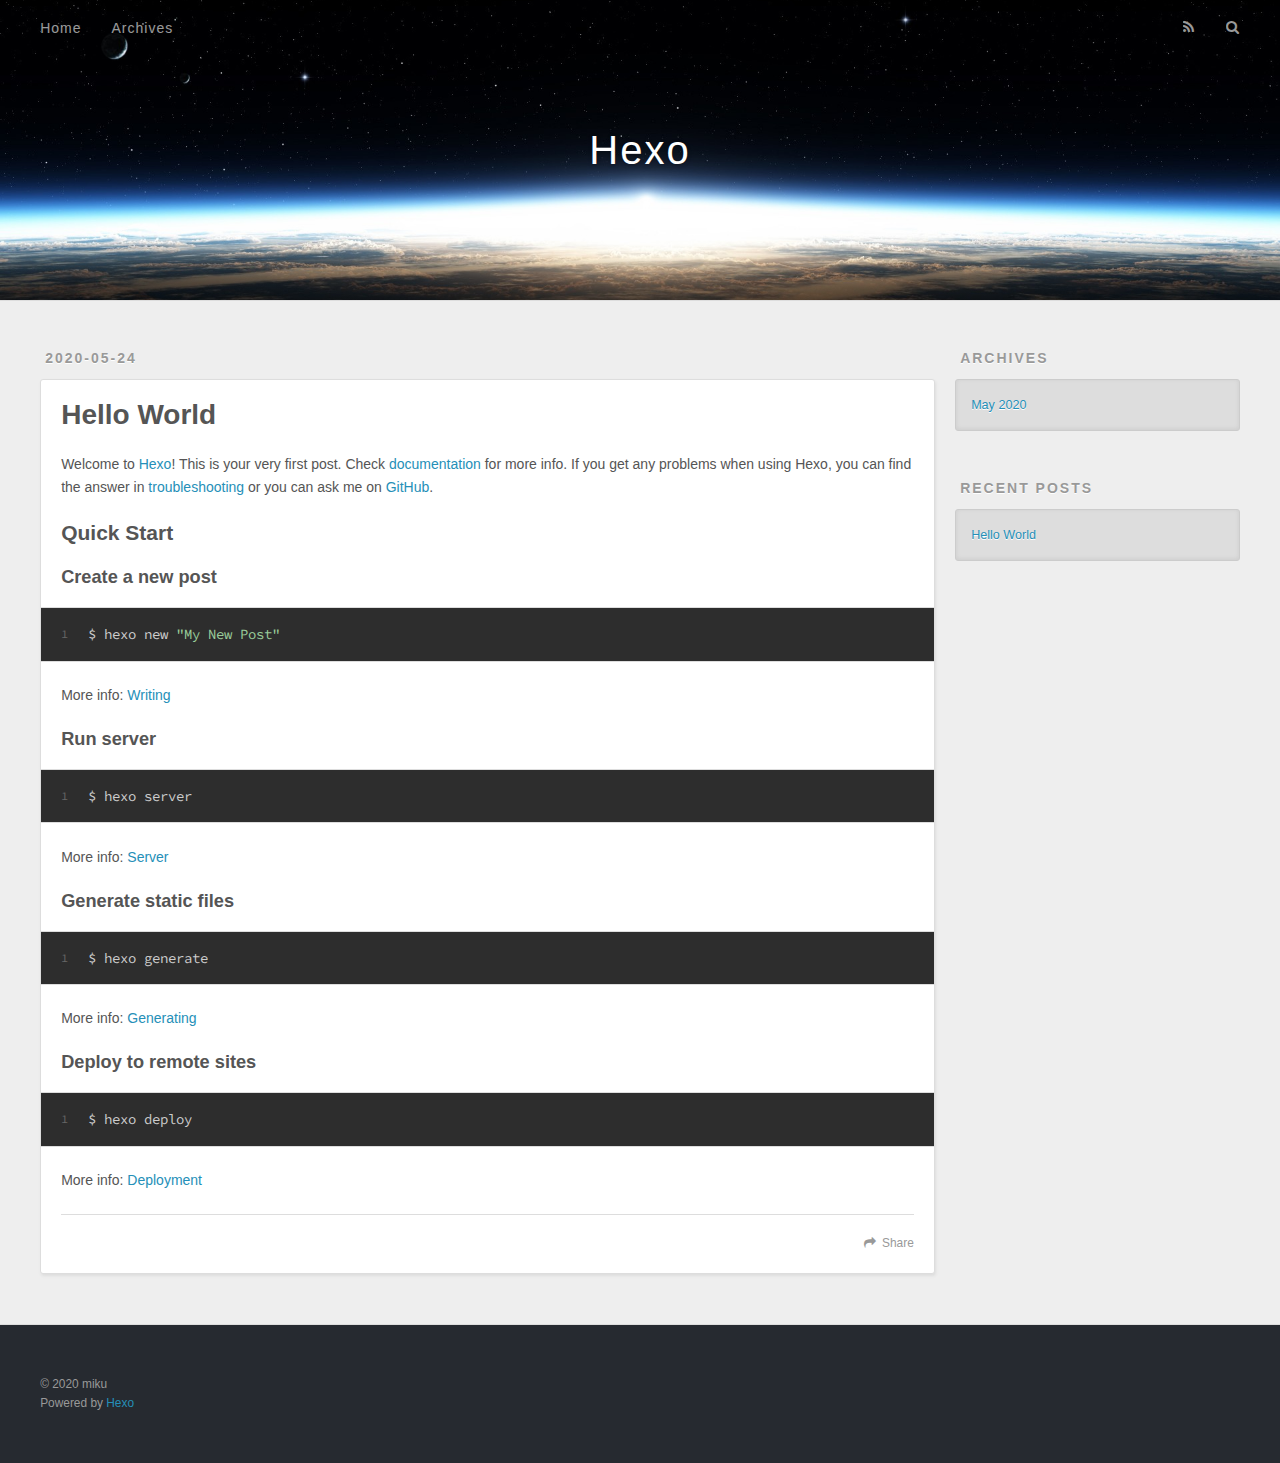
==== index.html @ 94ac5f11 "Site updated: 2020-05-24 15:40:57" ====
<!DOCTYPE html>
<html>
<head>
  <meta charset="utf-8">
  

  
  <title>Hexo</title>
  <meta name="viewport" content="width=device-width, initial-scale=1, maximum-scale=1">
  <meta property="og:type" content="website">
<meta property="og:title" content="Hexo">
<meta property="og:url" content="http://mikuagain.github.io/index.html">
<meta property="og:site_name" content="Hexo">
<meta property="og:locale" content="en_US">
<meta property="article:author" content="miku">
<meta name="twitter:card" content="summary">
  
    <link rel="alternate" href="/atom.xml" title="Hexo" type="application/atom+xml">
  
  
    <link rel="icon" href="/favicon.png">
  
  
    <link href="//fonts.googleapis.com/css?family=Source+Code+Pro" rel="stylesheet" type="text/css">
  
  
<link rel="stylesheet" href="/css/style.css">

<meta name="generator" content="Hexo 4.2.1"></head>

<body>
  <div id="container">
    <div id="wrap">
      <header id="header">
  <div id="banner"></div>
  <div id="header-outer" class="outer">
    <div id="header-title" class="inner">
      <h1 id="logo-wrap">
        <a href="/" id="logo">Hexo</a>
      </h1>
      
    </div>
    <div id="header-inner" class="inner">
      <nav id="main-nav">
        <a id="main-nav-toggle" class="nav-icon"></a>
        
          <a class="main-nav-link" href="/">Home</a>
        
          <a class="main-nav-link" href="/archives">Archives</a>
        
      </nav>
      <nav id="sub-nav">
        
          <a id="nav-rss-link" class="nav-icon" href="/atom.xml" title="RSS Feed"></a>
        
        <a id="nav-search-btn" class="nav-icon" title="Search"></a>
      </nav>
      <div id="search-form-wrap">
        <form action="//google.com/search" method="get" accept-charset="UTF-8" class="search-form"><input type="search" name="q" class="search-form-input" placeholder="Search"><button type="submit" class="search-form-submit">&#xF002;</button><input type="hidden" name="sitesearch" value="http://mikuagain.github.io"></form>
      </div>
    </div>
  </div>
</header>
      <div class="outer">
        <section id="main">
  
    <article id="post-hello-world" class="article article-type-post" itemscope itemprop="blogPost">
  <div class="article-meta">
    <a href="/2020/05/24/hello-world/" class="article-date">
  <time datetime="2020-05-24T07:30:06.303Z" itemprop="datePublished">2020-05-24</time>
</a>
    
  </div>
  <div class="article-inner">
    
    
      <header class="article-header">
        
  
    <h1 itemprop="name">
      <a class="article-title" href="/2020/05/24/hello-world/">Hello World</a>
    </h1>
  

      </header>
    
    <div class="article-entry" itemprop="articleBody">
      
        <p>Welcome to <a href="https://hexo.io/" target="_blank" rel="noopener">Hexo</a>! This is your very first post. Check <a href="https://hexo.io/docs/" target="_blank" rel="noopener">documentation</a> for more info. If you get any problems when using Hexo, you can find the answer in <a href="https://hexo.io/docs/troubleshooting.html" target="_blank" rel="noopener">troubleshooting</a> or you can ask me on <a href="https://github.com/hexojs/hexo/issues" target="_blank" rel="noopener">GitHub</a>.</p>
<h2 id="Quick-Start"><a href="#Quick-Start" class="headerlink" title="Quick Start"></a>Quick Start</h2><h3 id="Create-a-new-post"><a href="#Create-a-new-post" class="headerlink" title="Create a new post"></a>Create a new post</h3><figure class="highlight bash"><table><tr><td class="gutter"><pre><span class="line">1</span><br></pre></td><td class="code"><pre><span class="line">$ hexo new <span class="string">"My New Post"</span></span><br></pre></td></tr></table></figure>

<p>More info: <a href="https://hexo.io/docs/writing.html" target="_blank" rel="noopener">Writing</a></p>
<h3 id="Run-server"><a href="#Run-server" class="headerlink" title="Run server"></a>Run server</h3><figure class="highlight bash"><table><tr><td class="gutter"><pre><span class="line">1</span><br></pre></td><td class="code"><pre><span class="line">$ hexo server</span><br></pre></td></tr></table></figure>

<p>More info: <a href="https://hexo.io/docs/server.html" target="_blank" rel="noopener">Server</a></p>
<h3 id="Generate-static-files"><a href="#Generate-static-files" class="headerlink" title="Generate static files"></a>Generate static files</h3><figure class="highlight bash"><table><tr><td class="gutter"><pre><span class="line">1</span><br></pre></td><td class="code"><pre><span class="line">$ hexo generate</span><br></pre></td></tr></table></figure>

<p>More info: <a href="https://hexo.io/docs/generating.html" target="_blank" rel="noopener">Generating</a></p>
<h3 id="Deploy-to-remote-sites"><a href="#Deploy-to-remote-sites" class="headerlink" title="Deploy to remote sites"></a>Deploy to remote sites</h3><figure class="highlight bash"><table><tr><td class="gutter"><pre><span class="line">1</span><br></pre></td><td class="code"><pre><span class="line">$ hexo deploy</span><br></pre></td></tr></table></figure>

<p>More info: <a href="https://hexo.io/docs/one-command-deployment.html" target="_blank" rel="noopener">Deployment</a></p>

      
    </div>
    <footer class="article-footer">
      <a data-url="http://mikuagain.github.io/2020/05/24/hello-world/" data-id="ckakqux7j0000g8y1e10gcbhd" class="article-share-link">Share</a>
      
      
    </footer>
  </div>
  
</article>


  


</section>
        
          <aside id="sidebar">
  
    

  
    

  
    
  
    
  <div class="widget-wrap">
    <h3 class="widget-title">Archives</h3>
    <div class="widget">
      <ul class="archive-list"><li class="archive-list-item"><a class="archive-list-link" href="/archives/2020/05/">May 2020</a></li></ul>
    </div>
  </div>


  
    
  <div class="widget-wrap">
    <h3 class="widget-title">Recent Posts</h3>
    <div class="widget">
      <ul>
        
          <li>
            <a href="/2020/05/24/hello-world/">Hello World</a>
          </li>
        
      </ul>
    </div>
  </div>

  
</aside>
        
      </div>
      <footer id="footer">
  
  <div class="outer">
    <div id="footer-info" class="inner">
      &copy; 2020 miku<br>
      Powered by <a href="http://hexo.io/" target="_blank">Hexo</a>
    </div>
  </div>
</footer>
    </div>
    <nav id="mobile-nav">
  
    <a href="/" class="mobile-nav-link">Home</a>
  
    <a href="/archives" class="mobile-nav-link">Archives</a>
  
</nav>
    

<script src="//ajax.googleapis.com/ajax/libs/jquery/2.0.3/jquery.min.js"></script>


  
<link rel="stylesheet" href="/fancybox/jquery.fancybox.css">

  
<script src="/fancybox/jquery.fancybox.pack.js"></script>




<script src="/js/script.js"></script>




  </div>
</body>
</html>
---- css/style.css ----
body {
  width: 100%;
}
body:before,
body:after {
  content: "";
  display: table;
}
body:after {
  clear: both;
}
html,
body,
div,
span,
applet,
object,
iframe,
h1,
h2,
h3,
h4,
h5,
h6,
p,
blockquote,
pre,
a,
abbr,
acronym,
address,
big,
cite,
code,
del,
dfn,
em,
img,
ins,
kbd,
q,
s,
samp,
small,
strike,
strong,
sub,
sup,
tt,
var,
dl,
dt,
dd,
ol,
ul,
li,
fieldset,
form,
label,
legend,
table,
caption,
tbody,
tfoot,
thead,
tr,
th,
td {
  margin: 0;
  padding: 0;
  border: 0;
  outline: 0;
  font-weight: inherit;
  font-style: inherit;
  font-family: inherit;
  font-size: 100%;
  vertical-align: baseline;
}
body {
  line-height: 1;
  color: #000;
  background: #fff;
}
ol,
ul {
  list-style: none;
}
table {
  border-collapse: separate;
  border-spacing: 0;
  vertical-align: middle;
}
caption,
th,
td {
  text-align: left;
  font-weight: normal;
  vertical-align: middle;
}
a img {
  border: none;
}
input,
button {
  margin: 0;
  padding: 0;
}
input::-moz-focus-inner,
button::-moz-focus-inner {
  border: 0;
  padding: 0;
}
@font-face {
  font-family: FontAwesome;
  font-style: normal;
  font-weight: normal;
  src: url("fonts/fontawesome-webfont.eot?v=#4.0.3");
  src: url("fonts/fontawesome-webfont.eot?#iefix&v=#4.0.3") format("embedded-opentype"), url("fonts/fontawesome-webfont.woff?v=#4.0.3") format("woff"), url("fonts/fontawesome-webfont.ttf?v=#4.0.3") format("truetype"), url("fonts/fontawesome-webfont.svg#fontawesomeregular?v=#4.0.3") format("svg");
}
html,
body,
#container {
  height: 100%;
}
body {
  background: #eee;
  font: 14px -apple-system, BlinkMacSystemFont, "Segoe UI", "Roboto", "Oxygen", "Ubuntu", "Cantarell", "Fira Sans", "Droid Sans", "Helvetica Neue", sans-serif;
  -webkit-text-size-adjust: 100%;
}
.outer {
  max-width: 1220px;
  margin: 0 auto;
  padding: 0 20px;
}
.outer:before,
.outer:after {
  content: "";
  display: table;
}
.outer:after {
  clear: both;
}
.inner {
  display: inline;
  float: left;
  width: 98.33333333333333%;
  margin: 0 0.833333333333333%;
}
.left,
.alignleft {
  float: left;
}
.right,
.alignright {
  float: right;
}
.clear {
  clear: both;
}
#container {
  position: relative;
}
.mobile-nav-on {
  overflow: hidden;
}
#wrap {
  height: 100%;
  width: 100%;
  position: absolute;
  top: 0;
  left: 0;
  -webkit-transition: 0.2s ease-out;
  -moz-transition: 0.2s ease-out;
  -ms-transition: 0.2s ease-out;
  transition: 0.2s ease-out;
  z-index: 1;
  background: #eee;
}
.mobile-nav-on #wrap {
  left: 280px;
}
@media screen and (min-width: 768px) {
  #main {
    display: inline;
    float: left;
    width: 73.33333333333333%;
    margin: 0 0.833333333333333%;
  }
}
.article-date,
.article-category-link,
.archive-year,
.widget-title {
  text-decoration: none;
  text-transform: uppercase;
  letter-spacing: 2px;
  color: #999;
  margin-bottom: 1em;
  margin-left: 5px;
  line-height: 1em;
  text-shadow: 0 1px #fff;
  font-weight: bold;
}
.article-inner,
.archive-article-inner {
  background: #fff;
  -webkit-box-shadow: 1px 2px 3px #ddd;
  box-shadow: 1px 2px 3px #ddd;
  border: 1px solid #ddd;
  border-radius: 3px;
}
.article-entry h1,
.widget h1 {
  font-size: 2em;
}
.article-entry h2,
.widget h2 {
  font-size: 1.5em;
}
.article-entry h3,
.widget h3 {
  font-size: 1.3em;
}
.article-entry h4,
.widget h4 {
  font-size: 1.2em;
}
.article-entry h5,
.widget h5 {
  font-size: 1em;
}
.article-entry h6,
.widget h6 {
  font-size: 1em;
  color: #999;
}
.article-entry hr,
.widget hr {
  border: 1px dashed #ddd;
}
.article-entry strong,
.widget strong {
  font-weight: bold;
}
.article-entry em,
.widget em,
.article-entry cite,
.widget cite {
  font-style: italic;
}
.article-entry sup,
.widget sup,
.article-entry sub,
.widget sub {
  font-size: 0.75em;
  line-height: 0;
  position: relative;
  vertical-align: baseline;
}
.article-entry sup,
.widget sup {
  top: -0.5em;
}
.article-entry sub,
.widget sub {
  bottom: -0.2em;
}
.article-entry small,
.widget small {
  font-size: 0.85em;
}
.article-entry acronym,
.widget acronym,
.article-entry abbr,
.widget abbr {
  border-bottom: 1px dotted;
}
.article-entry ul,
.widget ul,
.article-entry ol,
.widget ol,
.article-entry dl,
.widget dl {
  margin: 0 20px;
  line-height: 1.6em;
}
.article-entry ul ul,
.widget ul ul,
.article-entry ol ul,
.widget ol ul,
.article-entry ul ol,
.widget ul ol,
.article-entry ol ol,
.widget ol ol {
  margin-top: 0;
  margin-bottom: 0;
}
.article-entry ul,
.widget ul {
  list-style: disc;
}
.article-entry ol,
.widget ol {
  list-style: decimal;
}
.article-entry dt,
.widget dt {
  font-weight: bold;
}
#header {
  height: 300px;
  position: relative;
  border-bottom: 1px solid #ddd;
}
#header:before,
#header:after {
  content: "";
  position: absolute;
  left: 0;
  right: 0;
  height: 40px;
}
#header:before {
  top: 0;
  background: -webkit-linear-gradient(rgba(0,0,0,0.2), transparent);
  background: -moz-linear-gradient(rgba(0,0,0,0.2), transparent);
  background: -ms-linear-gradient(rgba(0,0,0,0.2), transparent);
  background: linear-gradient(rgba(0,0,0,0.2), transparent);
}
#header:after {
  bottom: 0;
  background: -webkit-linear-gradient(transparent, rgba(0,0,0,0.2));
  background: -moz-linear-gradient(transparent, rgba(0,0,0,0.2));
  background: -ms-linear-gradient(transparent, rgba(0,0,0,0.2));
  background: linear-gradient(transparent, rgba(0,0,0,0.2));
}
#header-outer {
  height: 100%;
  position: relative;
}
#header-inner {
  position: relative;
  overflow: hidden;
}
#banner {
  position: absolute;
  top: 0;
  left: 0;
  width: 100%;
  height: 100%;
  background: url("images/banner.jpg") center #000;
  -webkit-background-size: cover;
  -moz-background-size: cover;
  background-size: cover;
  z-index: -1;
}
#header-title {
  text-align: center;
  height: 40px;
  position: absolute;
  top: 50%;
  left: 0;
  margin-top: -20px;
}
#logo,
#subtitle {
  text-decoration: none;
  color: #fff;
  font-weight: 300;
  text-shadow: 0 1px 4px rgba(0,0,0,0.3);
}
#logo {
  font-size: 40px;
  line-height: 40px;
  letter-spacing: 2px;
}
#subtitle {
  font-size: 16px;
  line-height: 16px;
  letter-spacing: 1px;
}
#subtitle-wrap {
  margin-top: 16px;
}
#main-nav {
  float: left;
  margin-left: -15px;
}
.nav-icon,
.main-nav-link {
  float: left;
  color: #fff;
  opacity: 0.6;
  text-decoration: none;
  text-shadow: 0 1px rgba(0,0,0,0.2);
  -webkit-transition: opacity 0.2s;
  -moz-transition: opacity 0.2s;
  -ms-transition: opacity 0.2s;
  transition: opacity 0.2s;
  display: block;
  padding: 20px 15px;
}
.nav-icon:hover,
.main-nav-link:hover {
  opacity: 1;
}
.nav-icon {
  font-family: FontAwesome;
  text-align: center;
  font-size: 14px;
  width: 14px;
  height: 14px;
  padding: 20px 15px;
  position: relative;
  cursor: pointer;
}
.main-nav-link {
  font-weight: 300;
  letter-spacing: 1px;
}
@media screen and (max-width: 479px) {
  .main-nav-link {
    display: none;
  }
}
#main-nav-toggle {
  display: none;
}
#main-nav-toggle:before {
  content: "\f0c9";
}
@media screen and (max-width: 479px) {
  #main-nav-toggle {
    display: block;
  }
}
#sub-nav {
  float: right;
  margin-right: -15px;
}
#nav-rss-link:before {
  content: "\f09e";
}
#nav-search-btn:before {
  content: "\f002";
}
#search-form-wrap {
  position: absolute;
  top: 15px;
  width: 150px;
  height: 30px;
  right: -150px;
  opacity: 0;
  -webkit-transition: 0.2s ease-out;
  -moz-transition: 0.2s ease-out;
  -ms-transition: 0.2s ease-out;
  transition: 0.2s ease-out;
}
#search-form-wrap.on {
  opacity: 1;
  right: 0;
}
@media screen and (max-width: 479px) {
  #search-form-wrap {
    width: 100%;
    right: -100%;
  }
}
.search-form {
  position: absolute;
  top: 0;
  left: 0;
  right: 0;
  background: #fff;
  padding: 5px 15px;
  border-radius: 15px;
  -webkit-box-shadow: 0 0 10px rgba(0,0,0,0.3);
  box-shadow: 0 0 10px rgba(0,0,0,0.3);
}
.search-form-input {
  border: none;
  background: none;
  color: #555;
  width: 100%;
  font: 13px -apple-system, BlinkMacSystemFont, "Segoe UI", "Roboto", "Oxygen", "Ubuntu", "Cantarell", "Fira Sans", "Droid Sans", "Helvetica Neue", sans-serif;
  outline: none;
}
.search-form-input::-webkit-search-results-decoration,
.search-form-input::-webkit-search-cancel-button {
  -webkit-appearance: none;
}
.search-form-submit {
  position: absolute;
  top: 50%;
  right: 10px;
  margin-top: -7px;
  font: 13px FontAwesome;
  border: none;
  background: none;
  color: #bbb;
  cursor: pointer;
}
.search-form-submit:hover,
.search-form-submit:focus {
  color: #777;
}
.article {
  margin: 50px 0;
}
.article-inner {
  overflow: hidden;
}
.article-meta:before,
.article-meta:after {
  content: "";
  display: table;
}
.article-meta:after {
  clear: both;
}
.article-date {
  float: left;
}
.article-category {
  float: left;
  line-height: 1em;
  color: #ccc;
  text-shadow: 0 1px #fff;
  margin-left: 8px;
}
.article-category:before {
  content: "\2022";
}
.article-category-link {
  margin: 0 12px 1em;
}
.article-header {
  padding: 20px 20px 0;
}
.article-title {
  text-decoration: none;
  font-size: 2em;
  font-weight: bold;
  color: #555;
  line-height: 1.1em;
  -webkit-transition: color 0.2s;
  -moz-transition: color 0.2s;
  -ms-transition: color 0.2s;
  transition: color 0.2s;
}
a.article-title:hover {
  color: #258fb8;
}
.article-entry {
  color: #555;
  padding: 0 20px;
}
.article-entry:before,
.article-entry:after {
  content: "";
  display: table;
}
.article-entry:after {
  clear: both;
}
.article-entry p,
.article-entry table {
  line-height: 1.6em;
  margin: 1.6em 0;
}
.article-entry h1,
.article-entry h2,
.article-entry h3,
.article-entry h4,
.article-entry h5,
.article-entry h6 {
  font-weight: bold;
}
.article-entry h1,
.article-entry h2,
.article-entry h3,
.article-entry h4,
.article-entry h5,
.article-entry h6 {
  line-height: 1.1em;
  margin: 1.1em 0;
}
.article-entry a {
  color: #258fb8;
  text-decoration: none;
}
.article-entry a:hover {
  text-decoration: underline;
}
.article-entry ul,
.article-entry ol,
.article-entry dl {
  margin-top: 1.6em;
  margin-bottom: 1.6em;
}
.article-entry img,
.article-entry video {
  max-width: 100%;
  height: auto;
  display: block;
  margin: auto;
}
.article-entry iframe {
  border: none;
}
.article-entry table {
  width: 100%;
  border-collapse: collapse;
  border-spacing: 0;
}
.article-entry th {
  font-weight: bold;
  border-bottom: 3px solid #ddd;
  padding-bottom: 0.5em;
}
.article-entry td {
  border-bottom: 1px solid #ddd;
  padding: 10px 0;
}
.article-entry blockquote {
  font-family: Georgia, "Times New Roman", serif;
  font-size: 1.4em;
  margin: 1.6em 20px;
  text-align: center;
}
.article-entry blockquote footer {
  font-size: 14px;
  margin: 1.6em 0;
  font-family: -apple-system, BlinkMacSystemFont, "Segoe UI", "Roboto", "Oxygen", "Ubuntu", "Cantarell", "Fira Sans", "Droid Sans", "Helvetica Neue", sans-serif;
}
.article-entry blockquote footer cite:before {
  content: "—";
  padding: 0 0.5em;
}
.article-entry .pullquote {
  text-align: left;
  width: 45%;
  margin: 0;
}
.article-entry .pullquote.left {
  margin-left: 0.5em;
  margin-right: 1em;
}
.article-entry .pullquote.right {
  margin-right: 0.5em;
  margin-left: 1em;
}
.article-entry .caption {
  color: #999;
  display: block;
  font-size: 0.9em;
  margin-top: 0.5em;
  position: relative;
  text-align: center;
}
.article-entry .video-container {
  position: relative;
  padding-top: 56.25%;
  height: 0;
  overflow: hidden;
}
.article-entry .video-container iframe,
.article-entry .video-container object,
.article-entry .video-container embed {
  position: absolute;
  top: 0;
  left: 0;
  width: 100%;
  height: 100%;
  margin-top: 0;
}
.article-more-link a {
  display: inline-block;
  line-height: 1em;
  padding: 6px 15px;
  border-radius: 15px;
  background: #eee;
  color: #999;
  text-shadow: 0 1px #fff;
  text-decoration: none;
}
.article-more-link a:hover {
  background: #258fb8;
  color: #fff;
  text-decoration: none;
  text-shadow: 0 1px #1e7293;
}
.article-footer {
  font-size: 0.85em;
  line-height: 1.6em;
  border-top: 1px solid #ddd;
  padding-top: 1.6em;
  margin: 0 20px 20px;
}
.article-footer:before,
.article-footer:after {
  content: "";
  display: table;
}
.article-footer:after {
  clear: both;
}
.article-footer a {
  color: #999;
  text-decoration: none;
}
.article-footer a:hover {
  color: #555;
}
.article-tag-list-item {
  float: left;
  margin-right: 10px;
}
.article-tag-list-link:before {
  content: "#";
}
.article-comment-link {
  float: right;
}
.article-comment-link:before {
  content: "\f075";
  font-family: FontAwesome;
  padding-right: 8px;
}
.article-share-link {
  cursor: pointer;
  float: right;
  margin-left: 20px;
}
.article-share-link:before {
  content: "\f064";
  font-family: FontAwesome;
  padding-right: 6px;
}
#article-nav {
  position: relative;
}
#article-nav:before,
#article-nav:after {
  content: "";
  display: table;
}
#article-nav:after {
  clear: both;
}
@media screen and (min-width: 768px) {
  #article-nav {
    margin: 50px 0;
  }
  #article-nav:before {
    width: 8px;
    height: 8px;
    position: absolute;
    top: 50%;
    left: 50%;
    margin-top: -4px;
    margin-left: -4px;
    content: "";
    border-radius: 50%;
    background: #ddd;
    -webkit-box-shadow: 0 1px 2px #fff;
    box-shadow: 0 1px 2px #fff;
  }
}
.article-nav-link-wrap {
  text-decoration: none;
  text-shadow: 0 1px #fff;
  color: #999;
  -webkit-box-sizing: border-box;
  -moz-box-sizing: border-box;
  box-sizing: border-box;
  margin-top: 50px;
  text-align: center;
  display: block;
}
.article-nav-link-wrap:hover {
  color: #555;
}
@media screen and (min-width: 768px) {
  .article-nav-link-wrap {
    width: 50%;
    margin-top: 0;
  }
}
@media screen and (min-width: 768px) {
  #article-nav-newer {
    float: left;
    text-align: right;
    padding-right: 20px;
  }
}
@media screen and (min-width: 768px) {
  #article-nav-older {
    float: right;
    text-align: left;
    padding-left: 20px;
  }
}
.article-nav-caption {
  text-transform: uppercase;
  letter-spacing: 2px;
  color: #ddd;
  line-height: 1em;
  font-weight: bold;
}
#article-nav-newer .article-nav-caption {
  margin-right: -2px;
}
.article-nav-title {
  font-size: 0.85em;
  line-height: 1.6em;
  margin-top: 0.5em;
}
.article-share-box {
  position: absolute;
  display: none;
  background: #fff;
  -webkit-box-shadow: 1px 2px 10px rgba(0,0,0,0.2);
  box-shadow: 1px 2px 10px rgba(0,0,0,0.2);
  border-radius: 3px;
  margin-left: -145px;
  overflow: hidden;
  z-index: 1;
}
.article-share-box.on {
  display: block;
}
.article-share-input {
  width: 100%;
  background: none;
  -webkit-box-sizing: border-box;
  -moz-box-sizing: border-box;
  box-sizing: border-box;
  font: 14px -apple-system, BlinkMacSystemFont, "Segoe UI", "Roboto", "Oxygen", "Ubuntu", "Cantarell", "Fira Sans", "Droid Sans", "Helvetica Neue", sans-serif;
  padding: 0 15px;
  color: #555;
  outline: none;
  border: 1px solid #ddd;
  border-radius: 3px 3px 0 0;
  height: 36px;
  line-height: 36px;
}
.article-share-links {
  background: #eee;
}
.article-share-links:before,
.article-share-links:after {
  content: "";
  display: table;
}
.article-share-links:after {
  clear: both;
}
.article-share-twitter,
.article-share-facebook,
.article-share-pinterest,
.article-share-google {
  width: 50px;
  height: 36px;
  display: block;
  float: left;
  position: relative;
  color: #999;
  text-shadow: 0 1px #fff;
}
.article-share-twitter:before,
.article-share-facebook:before,
.article-share-pinterest:before,
.article-share-google:before {
  font-size: 20px;
  font-family: FontAwesome;
  width: 20px;
  height: 20px;
  position: absolute;
  top: 50%;
  left: 50%;
  margin-top: -10px;
  margin-left: -10px;
  text-align: center;
}
.article-share-twitter:hover,
.article-share-facebook:hover,
.article-share-pinterest:hover,
.article-share-google:hover {
  color: #fff;
}
.article-share-twitter:before {
  content: "\f099";
}
.article-share-twitter:hover {
  background: #00aced;
  text-shadow: 0 1px #008abe;
}
.article-share-facebook:before {
  content: "\f09a";
}
.article-share-facebook:hover {
  background: #3b5998;
  text-shadow: 0 1px #2f477a;
}
.article-share-pinterest:before {
  content: "\f0d2";
}
.article-share-pinterest:hover {
  background: #cb2027;
  text-shadow: 0 1px #a21a1f;
}
.article-share-google:before {
  content: "\f0d5";
}
.article-share-google:hover {
  background: #dd4b39;
  text-shadow: 0 1px #be3221;
}
.article-gallery {
  background: #000;
  position: relative;
}
.article-gallery-photos {
  position: relative;
  overflow: hidden;
}
.article-gallery-img {
  display: none;
  max-width: 100%;
}
.article-gallery-img:first-child {
  display: block;
}
.article-gallery-img.loaded {
  position: absolute;
  display: block;
}
.article-gallery-img img {
  display: block;
  max-width: 100%;
  margin: 0 auto;
}
#comments {
  background: #fff;
  -webkit-box-shadow: 1px 2px 3px #ddd;
  box-shadow: 1px 2px 3px #ddd;
  padding: 20px;
  border: 1px solid #ddd;
  border-radius: 3px;
  margin: 50px 0;
}
#comments a {
  color: #258fb8;
}
.archives-wrap {
  margin: 50px 0;
}
.archives:before,
.archives:after {
  content: "";
  display: table;
}
.archives:after {
  clear: both;
}
.archive-year-wrap {
  margin-bottom: 1em;
}
.archives {
  -webkit-column-gap: 10px;
  -moz-column-gap: 10px;
  column-gap: 10px;
}
@media screen and (min-width: 480px) and (max-width: 767px) {
  .archives {
    -webkit-column-count: 2;
    -moz-column-count: 2;
    column-count: 2;
  }
}
@media screen and (min-width: 768px) {
  .archives {
    -webkit-column-count: 3;
    -moz-column-count: 3;
    column-count: 3;
  }
}
.archive-article {
  -webkit-column-break-inside: avoid;
  page-break-inside: avoid;
  overflow: hidden;
  break-inside: avoid-column;
}
.archive-article-inner {
  padding: 10px;
  margin-bottom: 15px;
}
.archive-article-title {
  text-decoration: none;
  font-weight: bold;
  color: #555;
  -webkit-transition: color 0.2s;
  -moz-transition: color 0.2s;
  -ms-transition: color 0.2s;
  transition: color 0.2s;
  line-height: 1.6em;
}
.archive-article-title:hover {
  color: #258fb8;
}
.archive-article-footer {
  margin-top: 1em;
}
.archive-article-date {
  color: #999;
  text-decoration: none;
  font-size: 0.85em;
  line-height: 1em;
  margin-bottom: 0.5em;
  display: block;
}
#page-nav {
  margin: 50px auto;
  background: #fff;
  -webkit-box-shadow: 1px 2px 3px #ddd;
  box-shadow: 1px 2px 3px #ddd;
  border: 1px solid #ddd;
  border-radius: 3px;
  text-align: center;
  color: #999;
  overflow: hidden;
}
#page-nav:before,
#page-nav:after {
  content: "";
  display: table;
}
#page-nav:after {
  clear: both;
}
#page-nav a,
#page-nav span {
  padding: 10px 20px;
  line-height: 1;
  height: 2ex;
}
#page-nav a {
  color: #999;
  text-decoration: none;
}
#page-nav a:hover {
  background: #999;
  color: #fff;
}
#page-nav .prev {
  float: left;
}
#page-nav .next {
  float: right;
}
#page-nav .page-number {
  display: inline-block;
}
@media screen and (max-width: 479px) {
  #page-nav .page-number {
    display: none;
  }
}
#page-nav .current {
  color: #555;
  font-weight: bold;
}
#page-nav .space {
  color: #ddd;
}
#footer {
  background: #262a30;
  padding: 50px 0;
  border-top: 1px solid #ddd;
  color: #999;
}
#footer a {
  color: #258fb8;
  text-decoration: none;
}
#footer a:hover {
  text-decoration: underline;
}
#footer-info {
  line-height: 1.6em;
  font-size: 0.85em;
}
.article-entry pre,
.article-entry .highlight {
  background: #2d2d2d;
  margin: 0 -20px;
  padding: 15px 20px;
  border-style: solid;
  border-color: #ddd;
  border-width: 1px 0;
  overflow: auto;
  color: #ccc;
  line-height: 22.400000000000002px;
}
.article-entry .highlight .gutter pre,
.article-entry .gist .gist-file .gist-data .line-numbers {
  color: #666;
  font-size: 0.85em;
}
.article-entry pre,
.article-entry code {
  font-family: "Source Code Pro", Consolas, Monaco, Menlo, Consolas, monospace;
}
.article-entry code {
  background: #eee;
  text-shadow: 0 1px #fff;
  padding: 0 0.3em;
}
.article-entry pre code {
  background: none;
  text-shadow: none;
  padding: 0;
}
.article-entry .highlight pre {
  border: none;
  margin: 0;
  padding: 0;
}
.article-entry .highlight table {
  margin: 0;
  width: auto;
}
.article-entry .highlight td {
  border: none;
  padding: 0;
}
.article-entry .highlight figcaption {
  font-size: 0.85em;
  color: #999;
  line-height: 1em;
  margin-bottom: 1em;
}
.article-entry .highlight figcaption:before,
.article-entry .highlight figcaption:after {
  content: "";
  display: table;
}
.article-entry .highlight figcaption:after {
  clear: both;
}
.article-entry .highlight figcaption a {
  float: right;
}
.article-entry .highlight .gutter pre {
  text-align: right;
  padding-right: 20px;
}
.article-entry .highlight .line {
  height: 22.400000000000002px;
}
.article-entry .highlight .line.marked {
  background: #515151;
}
.article-entry .gist {
  margin: 0 -20px;
  border-style: solid;
  border-color: #ddd;
  border-width: 1px 0;
  background: #2d2d2d;
  padding: 15px 20px 15px 0;
}
.article-entry .gist .gist-file {
  border: none;
  font-family: "Source Code Pro", Consolas, Monaco, Menlo, Consolas, monospace;
  margin: 0;
}
.article-entry .gist .gist-file .gist-data {
  background: none;
  border: none;
}
.article-entry .gist .gist-file .gist-data .line-numbers {
  background: none;
  border: none;
  padding: 0 20px 0 0;
}
.article-entry .gist .gist-file .gist-data .line-data {
  padding: 0 !important;
}
.article-entry .gist .gist-file .highlight {
  margin: 0;
  padding: 0;
  border: none;
}
.article-entry .gist .gist-file .gist-meta {
  background: #2d2d2d;
  color: #999;
  font: 0.85em -apple-system, BlinkMacSystemFont, "Segoe UI", "Roboto", "Oxygen", "Ubuntu", "Cantarell", "Fira Sans", "Droid Sans", "Helvetica Neue", sans-serif;
  text-shadow: 0 0;
  padding: 0;
  margin-top: 1em;
  margin-left: 20px;
}
.article-entry .gist .gist-file .gist-meta a {
  color: #258fb8;
  font-weight: normal;
}
.article-entry .gist .gist-file .gist-meta a:hover {
  text-decoration: underline;
}
pre .comment,
pre .title {
  color: #999;
}
pre .variable,
pre .attribute,
pre .tag,
pre .regexp,
pre .ruby .constant,
pre .xml .tag .title,
pre .xml .pi,
pre .xml .doctype,
pre .html .doctype,
pre .css .id,
pre .css .class,
pre .css .pseudo {
  color: #f2777a;
}
pre .number,
pre .preprocessor,
pre .built_in,
pre .literal,
pre .params,
pre .constant {
  color: #f99157;
}
pre .class,
pre .ruby .class .title,
pre .css .rules .attribute {
  color: #9c9;
}
pre .string,
pre .value,
pre .inheritance,
pre .header,
pre .ruby .symbol,
pre .xml .cdata {
  color: #9c9;
}
pre .css .hexcolor {
  color: #6cc;
}
pre .function,
pre .python .decorator,
pre .python .title,
pre .ruby .function .title,
pre .ruby .title .keyword,
pre .perl .sub,
pre .javascript .title,
pre .coffeescript .title {
  color: #69c;
}
pre .keyword,
pre .javascript .function {
  color: #c9c;
}
@media screen and (max-width: 479px) {
  #mobile-nav {
    position: absolute;
    top: 0;
    left: 0;
    width: 280px;
    height: 100%;
    background: #191919;
    border-right: 1px solid #fff;
  }
}
@media screen and (max-width: 479px) {
  .mobile-nav-link {
    display: block;
    color: #999;
    text-decoration: none;
    padding: 15px 20px;
    font-weight: bold;
  }
  .mobile-nav-link:hover {
    color: #fff;
  }
}
@media screen and (min-width: 768px) {
  #sidebar {
    display: inline;
    float: left;
    width: 23.333333333333332%;
    margin: 0 0.833333333333333%;
  }
}
.widget-wrap {
  margin: 50px 0;
}
.widget {
  color: #777;
  text-shadow: 0 1px #fff;
  background: #ddd;
  -webkit-box-shadow: 0 -1px 4px #ccc inset;
  box-shadow: 0 -1px 4px #ccc inset;
  border: 1px solid #ccc;
  padding: 15px;
  border-radius: 3px;
}
.widget a {
  color: #258fb8;
  text-decoration: none;
}
.widget a:hover {
  text-decoration: underline;
}
.widget ul ul,
.widget ol ul,
.widget dl ul,
.widget ul ol,
.widget ol ol,
.widget dl ol,
.widget ul dl,
.widget ol dl,
.widget dl dl {
  margin-left: 15px;
  list-style: disc;
}
.widget {
  line-height: 1.6em;
  word-wrap: break-word;
  font-size: 0.9em;
}
.widget ul,
.widget ol {
  list-style: none;
  margin: 0;
}
.widget ul ul,
.widget ol ul,
.widget ul ol,
.widget ol ol {
  margin: 0 20px;
}
.widget ul ul,
.widget ol ul {
  list-style: disc;
}
.widget ul ol,
.widget ol ol {
  list-style: decimal;
}
.category-list-count,
.tag-list-count,
.archive-list-count {
  padding-left: 5px;
  color: #999;
  font-size: 0.85em;
}
.category-list-count:before,
.tag-list-count:before,
.archive-list-count:before {
  content: "(";
}
.category-list-count:after,
.tag-list-count:after,
.archive-list-count:after {
  content: ")";
}
.tagcloud a {
  margin-right: 5px;
  display: inline-block;
}
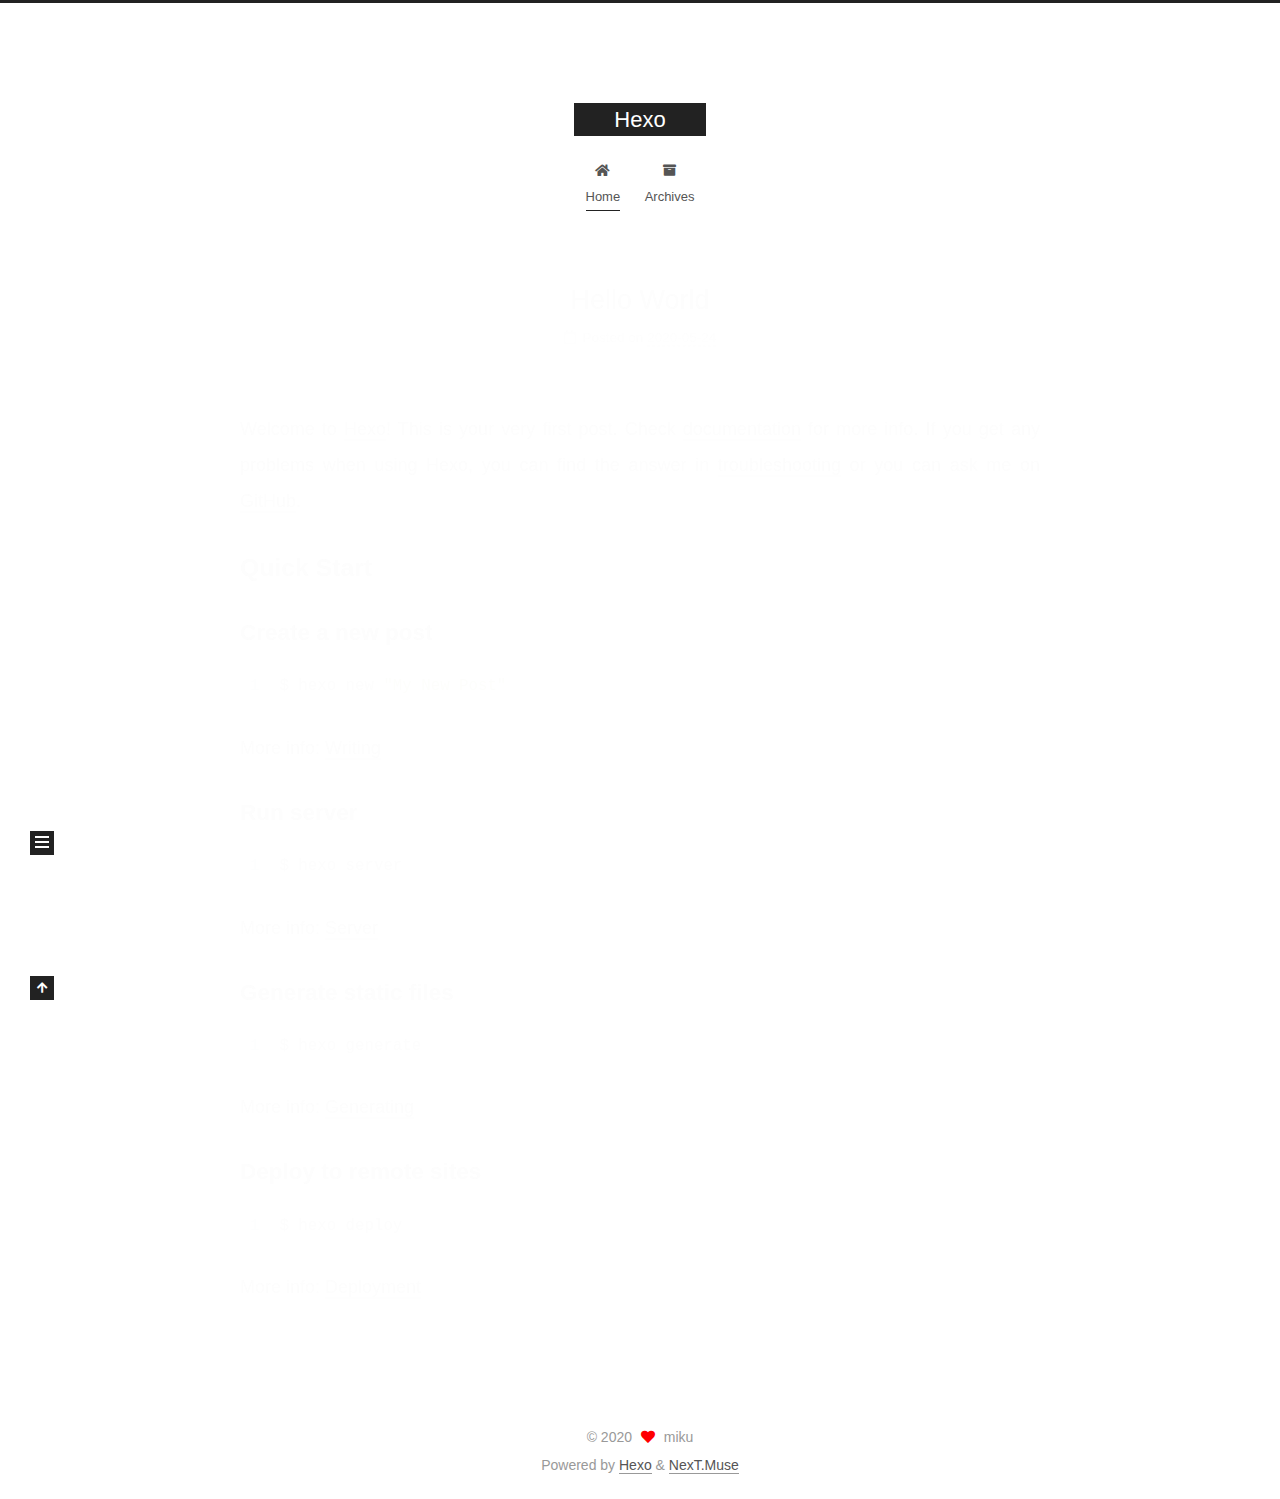
==== commit 008e4c6c: "Site updated: 2020-05-24 15:53:37" ====
--- a/index.html
+++ b/index.html
@@ -1,12 +1,25 @@
 <!DOCTYPE html>
-<html>
+<html lang="en">
 <head>
-  <meta charset="utf-8">
-  
-
-  
-  <title>Hexo</title>
-  <meta name="viewport" content="width=device-width, initial-scale=1, maximum-scale=1">
+  <meta charset="UTF-8">
+<meta name="viewport" content="width=device-width, initial-scale=1, maximum-scale=2">
+<meta name="theme-color" content="#222">
+<meta name="generator" content="Hexo 4.2.1">
+  <link rel="apple-touch-icon" sizes="180x180" href="/images/apple-touch-icon-next.png">
+  <link rel="icon" type="image/png" sizes="32x32" href="/images/favicon-32x32-next.png">
+  <link rel="icon" type="image/png" sizes="16x16" href="/images/favicon-16x16-next.png">
+  <link rel="mask-icon" href="/images/logo.svg" color="#222">
+
+<link rel="stylesheet" href="/css/main.css">
+
+
+<link rel="stylesheet" href="/lib/font-awesome/css/all.min.css">
+
+<script id="hexo-configurations">
+    var NexT = window.NexT || {};
+    var CONFIG = {"hostname":"mikuagain.github.io","root":"/","scheme":"Muse","version":"7.8.0","exturl":false,"sidebar":{"position":"left","display":"post","padding":18,"offset":12,"onmobile":false},"copycode":{"enable":false,"show_result":false,"style":null},"back2top":{"enable":true,"sidebar":false,"scrollpercent":false},"bookmark":{"enable":false,"color":"#222","save":"auto"},"fancybox":false,"mediumzoom":false,"lazyload":false,"pangu":false,"comments":{"style":"tabs","active":null,"storage":true,"lazyload":false,"nav":null},"algolia":{"hits":{"per_page":10},"labels":{"input_placeholder":"Search for Posts","hits_empty":"We didn't find any results for the search: ${query}","hits_stats":"${hits} results found in ${time} ms"}},"localsearch":{"enable":false,"trigger":"auto","top_n_per_article":1,"unescape":false,"preload":false},"motion":{"enable":true,"async":false,"transition":{"post_block":"fadeIn","post_header":"slideDownIn","post_body":"slideDownIn","coll_header":"slideLeftIn","sidebar":"slideUpIn"}}};
+  </script>
+
   <meta property="og:type" content="website">
 <meta property="og:title" content="Hexo">
 <meta property="og:url" content="http://mikuagain.github.io/index.html">
@@ -14,183 +27,343 @@
 <meta property="og:locale" content="en_US">
 <meta property="article:author" content="miku">
 <meta name="twitter:card" content="summary">
-  
-    <link rel="alternate" href="/atom.xml" title="Hexo" type="application/atom+xml">
-  
-  
-    <link rel="icon" href="/favicon.png">
-  
-  
-    <link href="//fonts.googleapis.com/css?family=Source+Code+Pro" rel="stylesheet" type="text/css">
-  
-  
-<link rel="stylesheet" href="/css/style.css">
-
-<meta name="generator" content="Hexo 4.2.1"></head>
-
-<body>
-  <div id="container">
-    <div id="wrap">
-      <header id="header">
-  <div id="banner"></div>
-  <div id="header-outer" class="outer">
-    <div id="header-title" class="inner">
-      <h1 id="logo-wrap">
-        <a href="/" id="logo">Hexo</a>
-      </h1>
+
+<link rel="canonical" href="http://mikuagain.github.io/">
+
+
+<script id="page-configurations">
+  // https://hexo.io/docs/variables.html
+  CONFIG.page = {
+    sidebar: "",
+    isHome : true,
+    isPost : false,
+    lang   : 'en'
+  };
+</script>
+
+  <title>Hexo</title>
+  
+
+
+
+
+
+
+  <noscript>
+  <style>
+  .use-motion .brand,
+  .use-motion .menu-item,
+  .sidebar-inner,
+  .use-motion .post-block,
+  .use-motion .pagination,
+  .use-motion .comments,
+  .use-motion .post-header,
+  .use-motion .post-body,
+  .use-motion .collection-header { opacity: initial; }
+
+  .use-motion .site-title,
+  .use-motion .site-subtitle {
+    opacity: initial;
+    top: initial;
+  }
+
+  .use-motion .logo-line-before i { left: initial; }
+  .use-motion .logo-line-after i { right: initial; }
+  </style>
+</noscript>
+
+</head>
+
+<body itemscope itemtype="http://schema.org/WebPage">
+  <div class="container use-motion">
+    <div class="headband"></div>
+
+    <header class="header" itemscope itemtype="http://schema.org/WPHeader">
+      <div class="header-inner"><div class="site-brand-container">
+  <div class="site-nav-toggle">
+    <div class="toggle" aria-label="Toggle navigation bar">
+      <span class="toggle-line toggle-line-first"></span>
+      <span class="toggle-line toggle-line-middle"></span>
+      <span class="toggle-line toggle-line-last"></span>
+    </div>
+  </div>
+
+  <div class="site-meta">
+
+    <a href="/" class="brand" rel="start">
+      <span class="logo-line-before"><i></i></span>
+      <h1 class="site-title">Hexo</h1>
+      <span class="logo-line-after"><i></i></span>
+    </a>
+  </div>
+
+  <div class="site-nav-right">
+    <div class="toggle popup-trigger">
+    </div>
+  </div>
+</div>
+
+
+
+
+<nav class="site-nav">
+  <ul id="menu" class="main-menu menu">
+        <li class="menu-item menu-item-home">
+
+    <a href="/" rel="section"><i class="fa fa-home fa-fw"></i>Home</a>
+
+  </li>
+        <li class="menu-item menu-item-archives">
+
+    <a href="/archives/" rel="section"><i class="fa fa-archive fa-fw"></i>Archives</a>
+
+  </li>
+  </ul>
+</nav>
+
+
+
+
+</div>
+    </header>
+
+    
+  <div class="back-to-top">
+    <i class="fa fa-arrow-up"></i>
+    <span>0%</span>
+  </div>
+
+
+    <main class="main">
+      <div class="main-inner">
+        <div class="content-wrap">
+          
+
+          <div class="content index posts-expand">
+            
+      
+  
+  
+  <article itemscope itemtype="http://schema.org/Article" class="post-block" lang="en">
+    <link itemprop="mainEntityOfPage" href="http://mikuagain.github.io/2020/05/24/hello-world/">
+
+    <span hidden itemprop="author" itemscope itemtype="http://schema.org/Person">
+      <meta itemprop="image" content="/images/avatar.gif">
+      <meta itemprop="name" content="miku">
+      <meta itemprop="description" content="">
+    </span>
+
+    <span hidden itemprop="publisher" itemscope itemtype="http://schema.org/Organization">
+      <meta itemprop="name" content="Hexo">
+    </span>
+      <header class="post-header">
+        <h2 class="post-title" itemprop="name headline">
+          
+            <a href="/2020/05/24/hello-world/" class="post-title-link" itemprop="url">Hello World</a>
+        </h2>
+
+        <div class="post-meta">
+            <span class="post-meta-item">
+              <span class="post-meta-item-icon">
+                <i class="far fa-calendar"></i>
+              </span>
+              <span class="post-meta-item-text">Posted on</span>
+
+              <time title="Created: 2020-05-24 15:30:06" itemprop="dateCreated datePublished" datetime="2020-05-24T15:30:06+08:00">2020-05-24</time>
+            </span>
+
+          
+
+        </div>
+      </header>
+
+    
+    
+    
+    <div class="post-body" itemprop="articleBody">
+
+      
+          <p>Welcome to <a href="https://hexo.io/" target="_blank" rel="noopener">Hexo</a>! This is your very first post. Check <a href="https://hexo.io/docs/" target="_blank" rel="noopener">documentation</a> for more info. If you get any problems when using Hexo, you can find the answer in <a href="https://hexo.io/docs/troubleshooting.html" target="_blank" rel="noopener">troubleshooting</a> or you can ask me on <a href="https://github.com/hexojs/hexo/issues" target="_blank" rel="noopener">GitHub</a>.</p>
+<h2 id="Quick-Start"><a href="#Quick-Start" class="headerlink" title="Quick Start"></a>Quick Start</h2><h3 id="Create-a-new-post"><a href="#Create-a-new-post" class="headerlink" title="Create a new post"></a>Create a new post</h3><figure class="highlight bash"><table><tr><td class="gutter"><pre><span class="line">1</span><br></pre></td><td class="code"><pre><span class="line">$ hexo new <span class="string">"My New Post"</span></span><br></pre></td></tr></table></figure>
+
+<p>More info: <a href="https://hexo.io/docs/writing.html" target="_blank" rel="noopener">Writing</a></p>
+<h3 id="Run-server"><a href="#Run-server" class="headerlink" title="Run server"></a>Run server</h3><figure class="highlight bash"><table><tr><td class="gutter"><pre><span class="line">1</span><br></pre></td><td class="code"><pre><span class="line">$ hexo server</span><br></pre></td></tr></table></figure>
+
+<p>More info: <a href="https://hexo.io/docs/server.html" target="_blank" rel="noopener">Server</a></p>
+<h3 id="Generate-static-files"><a href="#Generate-static-files" class="headerlink" title="Generate static files"></a>Generate static files</h3><figure class="highlight bash"><table><tr><td class="gutter"><pre><span class="line">1</span><br></pre></td><td class="code"><pre><span class="line">$ hexo generate</span><br></pre></td></tr></table></figure>
+
+<p>More info: <a href="https://hexo.io/docs/generating.html" target="_blank" rel="noopener">Generating</a></p>
+<h3 id="Deploy-to-remote-sites"><a href="#Deploy-to-remote-sites" class="headerlink" title="Deploy to remote sites"></a>Deploy to remote sites</h3><figure class="highlight bash"><table><tr><td class="gutter"><pre><span class="line">1</span><br></pre></td><td class="code"><pre><span class="line">$ hexo deploy</span><br></pre></td></tr></table></figure>
+
+<p>More info: <a href="https://hexo.io/docs/one-command-deployment.html" target="_blank" rel="noopener">Deployment</a></p>
+
       
     </div>
-    <div id="header-inner" class="inner">
-      <nav id="main-nav">
-        <a id="main-nav-toggle" class="nav-icon"></a>
+
+    
+    
+    
+      <footer class="post-footer">
+        <div class="post-eof"></div>
+      </footer>
+  </article>
+  
+  
+  
+
+
+  
+
+
+
+          </div>
+          
+
+<script>
+  window.addEventListener('tabs:register', () => {
+    let { activeClass } = CONFIG.comments;
+    if (CONFIG.comments.storage) {
+      activeClass = localStorage.getItem('comments_active') || activeClass;
+    }
+    if (activeClass) {
+      let activeTab = document.querySelector(`a[href="#comment-${activeClass}"]`);
+      if (activeTab) {
+        activeTab.click();
+      }
+    }
+  });
+  if (CONFIG.comments.storage) {
+    window.addEventListener('tabs:click', event => {
+      if (!event.target.matches('.tabs-comment .tab-content .tab-pane')) return;
+      let commentClass = event.target.classList[1];
+      localStorage.setItem('comments_active', commentClass);
+    });
+  }
+</script>
+
+        </div>
+          
+  
+  <div class="toggle sidebar-toggle">
+    <span class="toggle-line toggle-line-first"></span>
+    <span class="toggle-line toggle-line-middle"></span>
+    <span class="toggle-line toggle-line-last"></span>
+  </div>
+
+  <aside class="sidebar">
+    <div class="sidebar-inner">
+
+      <ul class="sidebar-nav motion-element">
+        <li class="sidebar-nav-toc">
+          Table of Contents
+        </li>
+        <li class="sidebar-nav-overview">
+          Overview
+        </li>
+      </ul>
+
+      <!--noindex-->
+      <div class="post-toc-wrap sidebar-panel">
+      </div>
+      <!--/noindex-->
+
+      <div class="site-overview-wrap sidebar-panel">
+        <div class="site-author motion-element" itemprop="author" itemscope itemtype="http://schema.org/Person">
+  <p class="site-author-name" itemprop="name">miku</p>
+  <div class="site-description" itemprop="description"></div>
+</div>
+<div class="site-state-wrap motion-element">
+  <nav class="site-state">
+      <div class="site-state-item site-state-posts">
+          <a href="/archives/">
         
-          <a class="main-nav-link" href="/">Home</a>
+          <span class="site-state-item-count">1</span>
+          <span class="site-state-item-name">posts</span>
+        </a>
+      </div>
+  </nav>
+</div>
+
+
+
+      </div>
+
+    </div>
+  </aside>
+  <div id="sidebar-dimmer"></div>
+
+
+      </div>
+    </main>
+
+    <footer class="footer">
+      <div class="footer-inner">
         
-          <a class="main-nav-link" href="/archives">Archives</a>
+
         
-      </nav>
-      <nav id="sub-nav">
+
+<div class="copyright">
+  
+  &copy; 
+  <span itemprop="copyrightYear">2020</span>
+  <span class="with-love">
+    <i class="fa fa-heart"></i>
+  </span>
+  <span class="author" itemprop="copyrightHolder">miku</span>
+</div>
+  <div class="powered-by">Powered by <a href="https://hexo.io/" class="theme-link" rel="noopener" target="_blank">Hexo</a> & <a href="https://muse.theme-next.org/" class="theme-link" rel="noopener" target="_blank">NexT.Muse</a>
+  </div>
+
         
-          <a id="nav-rss-link" class="nav-icon" href="/atom.xml" title="RSS Feed"></a>
-        
-        <a id="nav-search-btn" class="nav-icon" title="Search"></a>
-      </nav>
-      <div id="search-form-wrap">
-        <form action="//google.com/search" method="get" accept-charset="UTF-8" class="search-form"><input type="search" name="q" class="search-form-input" placeholder="Search"><button type="submit" class="search-form-submit">&#xF002;</button><input type="hidden" name="sitesearch" value="http://mikuagain.github.io"></form>
-      </div>
-    </div>
-  </div>
-</header>
-      <div class="outer">
-        <section id="main">
-  
-    <article id="post-hello-world" class="article article-type-post" itemscope itemprop="blogPost">
-  <div class="article-meta">
-    <a href="/2020/05/24/hello-world/" class="article-date">
-  <time datetime="2020-05-24T07:30:06.303Z" itemprop="datePublished">2020-05-24</time>
-</a>
-    
-  </div>
-  <div class="article-inner">
-    
-    
-      <header class="article-header">
-        
-  
-    <h1 itemprop="name">
-      <a class="article-title" href="/2020/05/24/hello-world/">Hello World</a>
-    </h1>
-  
-
-      </header>
-    
-    <div class="article-entry" itemprop="articleBody">
-      
-        <p>Welcome to <a href="https://hexo.io/" target="_blank" rel="noopener">Hexo</a>! This is your very first post. Check <a href="https://hexo.io/docs/" target="_blank" rel="noopener">documentation</a> for more info. If you get any problems when using Hexo, you can find the answer in <a href="https://hexo.io/docs/troubleshooting.html" target="_blank" rel="noopener">troubleshooting</a> or you can ask me on <a href="https://github.com/hexojs/hexo/issues" target="_blank" rel="noopener">GitHub</a>.</p>
-<h2 id="Quick-Start"><a href="#Quick-Start" class="headerlink" title="Quick Start"></a>Quick Start</h2><h3 id="Create-a-new-post"><a href="#Create-a-new-post" class="headerlink" title="Create a new post"></a>Create a new post</h3><figure class="highlight bash"><table><tr><td class="gutter"><pre><span class="line">1</span><br></pre></td><td class="code"><pre><span class="line">$ hexo new <span class="string">"My New Post"</span></span><br></pre></td></tr></table></figure>
-
-<p>More info: <a href="https://hexo.io/docs/writing.html" target="_blank" rel="noopener">Writing</a></p>
-<h3 id="Run-server"><a href="#Run-server" class="headerlink" title="Run server"></a>Run server</h3><figure class="highlight bash"><table><tr><td class="gutter"><pre><span class="line">1</span><br></pre></td><td class="code"><pre><span class="line">$ hexo server</span><br></pre></td></tr></table></figure>
-
-<p>More info: <a href="https://hexo.io/docs/server.html" target="_blank" rel="noopener">Server</a></p>
-<h3 id="Generate-static-files"><a href="#Generate-static-files" class="headerlink" title="Generate static files"></a>Generate static files</h3><figure class="highlight bash"><table><tr><td class="gutter"><pre><span class="line">1</span><br></pre></td><td class="code"><pre><span class="line">$ hexo generate</span><br></pre></td></tr></table></figure>
-
-<p>More info: <a href="https://hexo.io/docs/generating.html" target="_blank" rel="noopener">Generating</a></p>
-<h3 id="Deploy-to-remote-sites"><a href="#Deploy-to-remote-sites" class="headerlink" title="Deploy to remote sites"></a>Deploy to remote sites</h3><figure class="highlight bash"><table><tr><td class="gutter"><pre><span class="line">1</span><br></pre></td><td class="code"><pre><span class="line">$ hexo deploy</span><br></pre></td></tr></table></figure>
-
-<p>More info: <a href="https://hexo.io/docs/one-command-deployment.html" target="_blank" rel="noopener">Deployment</a></p>
-
-      
-    </div>
-    <footer class="article-footer">
-      <a data-url="http://mikuagain.github.io/2020/05/24/hello-world/" data-id="ckakqux7j0000g8y1e10gcbhd" class="article-share-link">Share</a>
-      
-      
+
+
+
+
+
+
+
+
+      </div>
     </footer>
   </div>
-  
-</article>
-
-
-  
-
-
-</section>
-        
-          <aside id="sidebar">
-  
-    
-
-  
-    
-
-  
-    
-  
-    
-  <div class="widget-wrap">
-    <h3 class="widget-title">Archives</h3>
-    <div class="widget">
-      <ul class="archive-list"><li class="archive-list-item"><a class="archive-list-link" href="/archives/2020/05/">May 2020</a></li></ul>
-    </div>
-  </div>
-
-
-  
-    
-  <div class="widget-wrap">
-    <h3 class="widget-title">Recent Posts</h3>
-    <div class="widget">
-      <ul>
-        
-          <li>
-            <a href="/2020/05/24/hello-world/">Hello World</a>
-          </li>
-        
-      </ul>
-    </div>
-  </div>
-
-  
-</aside>
-        
-      </div>
-      <footer id="footer">
-  
-  <div class="outer">
-    <div id="footer-info" class="inner">
-      &copy; 2020 miku<br>
-      Powered by <a href="http://hexo.io/" target="_blank">Hexo</a>
-    </div>
-  </div>
-</footer>
-    </div>
-    <nav id="mobile-nav">
-  
-    <a href="/" class="mobile-nav-link">Home</a>
-  
-    <a href="/archives" class="mobile-nav-link">Archives</a>
-  
-</nav>
-    
-
-<script src="//ajax.googleapis.com/ajax/libs/jquery/2.0.3/jquery.min.js"></script>
-
-
-  
-<link rel="stylesheet" href="/fancybox/jquery.fancybox.css">
-
-  
-<script src="/fancybox/jquery.fancybox.pack.js"></script>
-
-
-
-
-<script src="/js/script.js"></script>
-
-
-
-
-  </div>
+
+  
+  <script src="/lib/anime.min.js"></script>
+  <script src="/lib/velocity/velocity.min.js"></script>
+  <script src="/lib/velocity/velocity.ui.min.js"></script>
+
+<script src="/js/utils.js"></script>
+
+<script src="/js/motion.js"></script>
+
+
+<script src="/js/schemes/muse.js"></script>
+
+
+<script src="/js/next-boot.js"></script>
+
+
+
+
+  
+
+
+
+
+
+
+
+
+
+
+
+
+
+
+
+  
+
+  
+
 </body>
-</html>+</html>
--- a/css/main.css
+++ b/css/main.css
@@ -0,0 +1,2291 @@
+:root {
+  --body-bg-color: #fff;
+  --content-bg-color: #fff;
+  --card-bg-color: #f5f5f5;
+  --text-color: #555;
+  --blockquote-color: #666;
+  --link-color: #555;
+  --link-hover-color: #222;
+  --brand-color: #fff;
+  --brand-hover-color: #fff;
+  --table-row-odd-bg-color: #f9f9f9;
+  --table-row-hover-bg-color: #f5f5f5;
+  --menu-item-bg-color: #f5f5f5;
+  --btn-default-bg: #222;
+  --btn-default-color: #fff;
+  --btn-default-border-color: #222;
+  --btn-default-hover-bg: #fff;
+  --btn-default-hover-color: #222;
+  --btn-default-hover-border-color: #222;
+}
+html {
+  line-height: 1.15; /* 1 */
+  -webkit-text-size-adjust: 100%; /* 2 */
+}
+body {
+  margin: 0;
+}
+main {
+  display: block;
+}
+h1 {
+  font-size: 2em;
+  margin: 0.67em 0;
+}
+hr {
+  box-sizing: content-box; /* 1 */
+  height: 0; /* 1 */
+  overflow: visible; /* 2 */
+}
+pre {
+  font-family: monospace, monospace; /* 1 */
+  font-size: 1em; /* 2 */
+}
+a {
+  background: transparent;
+}
+abbr[title] {
+  border-bottom: none; /* 1 */
+  text-decoration: underline; /* 2 */
+  text-decoration: underline dotted; /* 2 */
+}
+b,
+strong {
+  font-weight: bolder;
+}
+code,
+kbd,
+samp {
+  font-family: monospace, monospace; /* 1 */
+  font-size: 1em; /* 2 */
+}
+small {
+  font-size: 80%;
+}
+sub,
+sup {
+  font-size: 75%;
+  line-height: 0;
+  position: relative;
+  vertical-align: baseline;
+}
+sub {
+  bottom: -0.25em;
+}
+sup {
+  top: -0.5em;
+}
+img {
+  border-style: none;
+}
+button,
+input,
+optgroup,
+select,
+textarea {
+  font-family: inherit; /* 1 */
+  font-size: 100%; /* 1 */
+  line-height: 1.15; /* 1 */
+  margin: 0; /* 2 */
+}
+button,
+input {
+/* 1 */
+  overflow: visible;
+}
+button,
+select {
+/* 1 */
+  text-transform: none;
+}
+button,
+[type='button'],
+[type='reset'],
+[type='submit'] {
+  -webkit-appearance: button;
+}
+button::-moz-focus-inner,
+[type='button']::-moz-focus-inner,
+[type='reset']::-moz-focus-inner,
+[type='submit']::-moz-focus-inner {
+  border-style: none;
+  padding: 0;
+}
+button:-moz-focusring,
+[type='button']:-moz-focusring,
+[type='reset']:-moz-focusring,
+[type='submit']:-moz-focusring {
+  outline: 1px dotted ButtonText;
+}
+fieldset {
+  padding: 0.35em 0.75em 0.625em;
+}
+legend {
+  box-sizing: border-box; /* 1 */
+  color: inherit; /* 2 */
+  display: table; /* 1 */
+  max-width: 100%; /* 1 */
+  padding: 0; /* 3 */
+  white-space: normal; /* 1 */
+}
+progress {
+  vertical-align: baseline;
+}
+textarea {
+  overflow: auto;
+}
+[type='checkbox'],
+[type='radio'] {
+  box-sizing: border-box; /* 1 */
+  padding: 0; /* 2 */
+}
+[type='number']::-webkit-inner-spin-button,
+[type='number']::-webkit-outer-spin-button {
+  height: auto;
+}
+[type='search'] {
+  outline-offset: -2px; /* 2 */
+  -webkit-appearance: textfield; /* 1 */
+}
+[type='search']::-webkit-search-decoration {
+  -webkit-appearance: none;
+}
+::-webkit-file-upload-button {
+  font: inherit; /* 2 */
+  -webkit-appearance: button; /* 1 */
+}
+details {
+  display: block;
+}
+summary {
+  display: list-item;
+}
+template {
+  display: none;
+}
+[hidden] {
+  display: none;
+}
+::selection {
+  background: #262a30;
+  color: #eee;
+}
+html,
+body {
+  height: 100%;
+}
+body {
+  background: var(--body-bg-color);
+  color: var(--text-color);
+  font-family: 'Lato', "PingFang SC", "Microsoft YaHei", sans-serif;
+  font-size: 1em;
+  line-height: 2;
+}
+@media (max-width: 991px) {
+  body {
+    padding-left: 0 !important;
+    padding-right: 0 !important;
+  }
+}
+h1,
+h2,
+h3,
+h4,
+h5,
+h6 {
+  font-family: 'Lato', "PingFang SC", "Microsoft YaHei", sans-serif;
+  font-weight: bold;
+  line-height: 1.5;
+  margin: 20px 0 15px;
+}
+h1 {
+  font-size: 1.5em;
+}
+h2 {
+  font-size: 1.375em;
+}
+h3 {
+  font-size: 1.25em;
+}
+h4 {
+  font-size: 1.125em;
+}
+h5 {
+  font-size: 1em;
+}
+h6 {
+  font-size: 0.875em;
+}
+p {
+  margin: 0 0 20px 0;
+}
+a,
+span.exturl {
+  border-bottom: 1px solid #999;
+  color: var(--link-color);
+  outline: 0;
+  text-decoration: none;
+  overflow-wrap: break-word;
+  word-wrap: break-word;
+  cursor: pointer;
+}
+a:hover,
+span.exturl:hover {
+  border-bottom-color: var(--link-hover-color);
+  color: var(--link-hover-color);
+}
+iframe,
+img,
+video {
+  display: block;
+  margin-left: auto;
+  margin-right: auto;
+  max-width: 100%;
+}
+hr {
+  background-image: repeating-linear-gradient(-45deg, #ddd, #ddd 4px, transparent 4px, transparent 8px);
+  border: 0;
+  height: 3px;
+  margin: 40px 0;
+}
+blockquote {
+  border-left: 4px solid #ddd;
+  color: var(--blockquote-color);
+  margin: 0;
+  padding: 0 15px;
+}
+blockquote cite::before {
+  content: '-';
+  padding: 0 5px;
+}
+dt {
+  font-weight: bold;
+}
+dd {
+  margin: 0;
+  padding: 0;
+}
+kbd {
+  background-color: #f5f5f5;
+  background-image: linear-gradient(#eee, #fff, #eee);
+  border: 1px solid #ccc;
+  border-radius: 0.2em;
+  box-shadow: 0.1em 0.1em 0.2em rgba(0,0,0,0.1);
+  color: #555;
+  font-family: inherit;
+  padding: 0.1em 0.3em;
+  white-space: nowrap;
+}
+.table-container {
+  overflow: auto;
+}
+table {
+  border-collapse: collapse;
+  border-spacing: 0;
+  font-size: 0.875em;
+  margin: 0 0 20px 0;
+  width: 100%;
+}
+tbody tr:nth-of-type(odd) {
+  background: var(--table-row-odd-bg-color);
+}
+tbody tr:hover {
+  background: var(--table-row-hover-bg-color);
+}
+caption,
+th,
+td {
+  font-weight: normal;
+  padding: 8px;
+  vertical-align: middle;
+}
+th,
+td {
+  border: 1px solid #ddd;
+  border-bottom: 3px solid #ddd;
+}
+th {
+  font-weight: 700;
+  padding-bottom: 10px;
+}
+td {
+  border-bottom-width: 1px;
+}
+.btn {
+  background: var(--btn-default-bg);
+  border: 2px solid var(--btn-default-border-color);
+  border-radius: 0;
+  color: var(--btn-default-color);
+  display: inline-block;
+  font-size: 0.875em;
+  line-height: 2;
+  padding: 0 20px;
+  text-decoration: none;
+  transition-property: background-color;
+  transition-delay: 0s;
+  transition-duration: 0.2s;
+  transition-timing-function: ease-in-out;
+}
+.btn:hover {
+  background: var(--btn-default-hover-bg);
+  border-color: var(--btn-default-hover-border-color);
+  color: var(--btn-default-hover-color);
+}
+.btn + .btn {
+  margin: 0 0 8px 8px;
+}
+.btn .fa-fw {
+  text-align: left;
+  width: 1.285714285714286em;
+}
+.toggle {
+  line-height: 0;
+}
+.toggle .toggle-line {
+  background: #fff;
+  display: inline-block;
+  height: 2px;
+  left: 0;
+  position: relative;
+  top: 0;
+  transition: all 0.4s;
+  vertical-align: top;
+  width: 100%;
+}
+.toggle .toggle-line:not(:first-child) {
+  margin-top: 3px;
+}
+.toggle.toggle-arrow .toggle-line-first {
+  left: 50%;
+  top: 2px;
+  transform: rotate(45deg);
+  width: 50%;
+}
+.toggle.toggle-arrow .toggle-line-middle {
+  left: 2px;
+  width: 90%;
+}
+.toggle.toggle-arrow .toggle-line-last {
+  left: 50%;
+  top: -2px;
+  transform: rotate(-45deg);
+  width: 50%;
+}
+.toggle.toggle-close .toggle-line-first {
+  transform: rotate(-45deg);
+  top: 5px;
+}
+.toggle.toggle-close .toggle-line-middle {
+  opacity: 0;
+}
+.toggle.toggle-close .toggle-line-last {
+  transform: rotate(45deg);
+  top: -5px;
+}
+.highlight,
+pre {
+  background: #f7f7f7;
+  color: #4d4d4c;
+  line-height: 1.6;
+  margin: 0 auto 20px;
+}
+pre,
+code {
+  font-family: consolas, Menlo, monospace, "PingFang SC", "Microsoft YaHei";
+}
+code {
+  background: #eee;
+  border-radius: 3px;
+  color: #555;
+  padding: 2px 4px;
+  overflow-wrap: break-word;
+  word-wrap: break-word;
+}
+.highlight *::selection {
+  background: #d6d6d6;
+}
+.highlight pre {
+  border: 0;
+  margin: 0;
+  padding: 10px 0;
+}
+.highlight table {
+  border: 0;
+  margin: 0;
+  width: auto;
+}
+.highlight td {
+  border: 0;
+  padding: 0;
+}
+.highlight figcaption {
+  background: #eff2f3;
+  color: #4d4d4c;
+  display: flex;
+  font-size: 0.875em;
+  justify-content: space-between;
+  line-height: 1.2;
+  padding: 0.5em;
+}
+.highlight figcaption a {
+  color: #4d4d4c;
+}
+.highlight figcaption a:hover {
+  border-bottom-color: #4d4d4c;
+}
+.highlight .gutter {
+  -moz-user-select: none;
+  -ms-user-select: none;
+  -webkit-user-select: none;
+  user-select: none;
+}
+.highlight .gutter pre {
+  background: #eff2f3;
+  color: #869194;
+  padding-left: 10px;
+  padding-right: 10px;
+  text-align: right;
+}
+.highlight .code pre {
+  background: #f7f7f7;
+  padding-left: 10px;
+  width: 100%;
+}
+.gist table {
+  width: auto;
+}
+.gist table td {
+  border: 0;
+}
+pre {
+  overflow: auto;
+  padding: 10px;
+}
+pre code {
+  background: none;
+  color: #4d4d4c;
+  font-size: 0.875em;
+  padding: 0;
+  text-shadow: none;
+}
+pre .deletion {
+  background: #fdd;
+}
+pre .addition {
+  background: #dfd;
+}
+pre .meta {
+  color: #eab700;
+  -moz-user-select: none;
+  -ms-user-select: none;
+  -webkit-user-select: none;
+  user-select: none;
+}
+pre .comment {
+  color: #8e908c;
+}
+pre .variable,
+pre .attribute,
+pre .tag,
+pre .name,
+pre .regexp,
+pre .ruby .constant,
+pre .xml .tag .title,
+pre .xml .pi,
+pre .xml .doctype,
+pre .html .doctype,
+pre .css .id,
+pre .css .class,
+pre .css .pseudo {
+  color: #c82829;
+}
+pre .number,
+pre .preprocessor,
+pre .built_in,
+pre .builtin-name,
+pre .literal,
+pre .params,
+pre .constant,
+pre .command {
+  color: #f5871f;
+}
+pre .ruby .class .title,
+pre .css .rules .attribute,
+pre .string,
+pre .symbol,
+pre .value,
+pre .inheritance,
+pre .header,
+pre .ruby .symbol,
+pre .xml .cdata,
+pre .special,
+pre .formula {
+  color: #718c00;
+}
+pre .title,
+pre .css .hexcolor {
+  color: #3e999f;
+}
+pre .function,
+pre .python .decorator,
+pre .python .title,
+pre .ruby .function .title,
+pre .ruby .title .keyword,
+pre .perl .sub,
+pre .javascript .title,
+pre .coffeescript .title {
+  color: #4271ae;
+}
+pre .keyword,
+pre .javascript .function {
+  color: #8959a8;
+}
+.blockquote-center {
+  border-left: none;
+  margin: 40px 0;
+  padding: 0;
+  position: relative;
+  text-align: center;
+}
+.blockquote-center .fa {
+  display: block;
+  opacity: 0.6;
+  position: absolute;
+  width: 100%;
+}
+.blockquote-center .fa-quote-left {
+  border-top: 1px solid #ccc;
+  text-align: left;
+  top: -20px;
+}
+.blockquote-center .fa-quote-right {
+  border-bottom: 1px solid #ccc;
+  text-align: right;
+  bottom: -20px;
+}
+.blockquote-center p,
+.blockquote-center div {
+  text-align: center;
+}
+.post-body .group-picture img {
+  margin: 0 auto;
+  padding: 0 3px;
+}
+.group-picture-row {
+  margin-bottom: 6px;
+  overflow: hidden;
+}
+.group-picture-column {
+  float: left;
+  margin-bottom: 10px;
+}
+.post-body .label {
+  color: #555;
+  display: inline;
+  padding: 0 2px;
+}
+.post-body .label.default {
+  background: #f0f0f0;
+}
+.post-body .label.primary {
+  background: #efe6f7;
+}
+.post-body .label.info {
+  background: #e5f2f8;
+}
+.post-body .label.success {
+  background: #e7f4e9;
+}
+.post-body .label.warning {
+  background: #fcf6e1;
+}
+.post-body .label.danger {
+  background: #fae8eb;
+}
+.post-body .tabs {
+  margin-bottom: 20px;
+}
+.post-body .tabs,
+.tabs-comment {
+  display: block;
+  padding-top: 10px;
+  position: relative;
+}
+.post-body .tabs ul.nav-tabs,
+.tabs-comment ul.nav-tabs {
+  display: flex;
+  flex-wrap: wrap;
+  margin: 0;
+  margin-bottom: -1px;
+  padding: 0;
+}
+@media (max-width: 413px) {
+  .post-body .tabs ul.nav-tabs,
+  .tabs-comment ul.nav-tabs {
+    display: block;
+    margin-bottom: 5px;
+  }
+}
+.post-body .tabs ul.nav-tabs li.tab,
+.tabs-comment ul.nav-tabs li.tab {
+  border-bottom: 1px solid #ddd;
+  border-left: 1px solid transparent;
+  border-right: 1px solid transparent;
+  border-top: 3px solid transparent;
+  flex-grow: 1;
+  list-style-type: none;
+  border-radius: 0 0 0 0;
+}
+@media (max-width: 413px) {
+  .post-body .tabs ul.nav-tabs li.tab,
+  .tabs-comment ul.nav-tabs li.tab {
+    border-bottom: 1px solid transparent;
+    border-left: 3px solid transparent;
+    border-right: 1px solid transparent;
+    border-top: 1px solid transparent;
+  }
+}
+@media (max-width: 413px) {
+  .post-body .tabs ul.nav-tabs li.tab,
+  .tabs-comment ul.nav-tabs li.tab {
+    border-radius: 0;
+  }
+}
+.post-body .tabs ul.nav-tabs li.tab a,
+.tabs-comment ul.nav-tabs li.tab a {
+  border-bottom: initial;
+  display: block;
+  line-height: 1.8;
+  outline: 0;
+  padding: 0.25em 0.75em;
+  text-align: center;
+  transition-delay: 0s;
+  transition-duration: 0.2s;
+  transition-timing-function: ease-out;
+}
+.post-body .tabs ul.nav-tabs li.tab a i,
+.tabs-comment ul.nav-tabs li.tab a i {
+  width: 1.285714285714286em;
+}
+.post-body .tabs ul.nav-tabs li.tab.active,
+.tabs-comment ul.nav-tabs li.tab.active {
+  border-bottom: 1px solid transparent;
+  border-left: 1px solid #ddd;
+  border-right: 1px solid #ddd;
+  border-top: 3px solid #fc6423;
+}
+@media (max-width: 413px) {
+  .post-body .tabs ul.nav-tabs li.tab.active,
+  .tabs-comment ul.nav-tabs li.tab.active {
+    border-bottom: 1px solid #ddd;
+    border-left: 3px solid #fc6423;
+    border-right: 1px solid #ddd;
+    border-top: 1px solid #ddd;
+  }
+}
+.post-body .tabs ul.nav-tabs li.tab.active a,
+.tabs-comment ul.nav-tabs li.tab.active a {
+  color: var(--link-color);
+  cursor: default;
+}
+.post-body .tabs .tab-content .tab-pane,
+.tabs-comment .tab-content .tab-pane {
+  border: 1px solid #ddd;
+  border-top: 0;
+  padding: 20px 20px 0 20px;
+  border-radius: 0;
+}
+.post-body .tabs .tab-content .tab-pane:not(.active),
+.tabs-comment .tab-content .tab-pane:not(.active) {
+  display: none;
+}
+.post-body .tabs .tab-content .tab-pane.active,
+.tabs-comment .tab-content .tab-pane.active {
+  display: block;
+}
+.post-body .tabs .tab-content .tab-pane.active:nth-of-type(1),
+.tabs-comment .tab-content .tab-pane.active:nth-of-type(1) {
+  border-radius: 0 0 0 0;
+}
+@media (max-width: 413px) {
+  .post-body .tabs .tab-content .tab-pane.active:nth-of-type(1),
+  .tabs-comment .tab-content .tab-pane.active:nth-of-type(1) {
+    border-radius: 0;
+  }
+}
+.post-body .note {
+  border-radius: 3px;
+  margin-bottom: 20px;
+  padding: 1em;
+  position: relative;
+  border: 1px solid #eee;
+  border-left-width: 5px;
+}
+.post-body .note h2,
+.post-body .note h3,
+.post-body .note h4,
+.post-body .note h5,
+.post-body .note h6 {
+  margin-top: 0;
+  border-bottom: initial;
+  margin-bottom: 0;
+  padding-top: 0;
+}
+.post-body .note p:first-child,
+.post-body .note ul:first-child,
+.post-body .note ol:first-child,
+.post-body .note table:first-child,
+.post-body .note pre:first-child,
+.post-body .note blockquote:first-child,
+.post-body .note img:first-child {
+  margin-top: 0;
+}
+.post-body .note p:last-child,
+.post-body .note ul:last-child,
+.post-body .note ol:last-child,
+.post-body .note table:last-child,
+.post-body .note pre:last-child,
+.post-body .note blockquote:last-child,
+.post-body .note img:last-child {
+  margin-bottom: 0;
+}
+.post-body .note.default {
+  border-left-color: #777;
+}
+.post-body .note.default h2,
+.post-body .note.default h3,
+.post-body .note.default h4,
+.post-body .note.default h5,
+.post-body .note.default h6 {
+  color: #777;
+}
+.post-body .note.primary {
+  border-left-color: #6f42c1;
+}
+.post-body .note.primary h2,
+.post-body .note.primary h3,
+.post-body .note.primary h4,
+.post-body .note.primary h5,
+.post-body .note.primary h6 {
+  color: #6f42c1;
+}
+.post-body .note.info {
+  border-left-color: #428bca;
+}
+.post-body .note.info h2,
+.post-body .note.info h3,
+.post-body .note.info h4,
+.post-body .note.info h5,
+.post-body .note.info h6 {
+  color: #428bca;
+}
+.post-body .note.success {
+  border-left-color: #5cb85c;
+}
+.post-body .note.success h2,
+.post-body .note.success h3,
+.post-body .note.success h4,
+.post-body .note.success h5,
+.post-body .note.success h6 {
+  color: #5cb85c;
+}
+.post-body .note.warning {
+  border-left-color: #f0ad4e;
+}
+.post-body .note.warning h2,
+.post-body .note.warning h3,
+.post-body .note.warning h4,
+.post-body .note.warning h5,
+.post-body .note.warning h6 {
+  color: #f0ad4e;
+}
+.post-body .note.danger {
+  border-left-color: #d9534f;
+}
+.post-body .note.danger h2,
+.post-body .note.danger h3,
+.post-body .note.danger h4,
+.post-body .note.danger h5,
+.post-body .note.danger h6 {
+  color: #d9534f;
+}
+.pagination .prev,
+.pagination .next,
+.pagination .page-number,
+.pagination .space {
+  display: inline-block;
+  margin: 0 10px;
+  padding: 0 11px;
+  position: relative;
+  top: -1px;
+}
+@media (max-width: 767px) {
+  .pagination .prev,
+  .pagination .next,
+  .pagination .page-number,
+  .pagination .space {
+    margin: 0 5px;
+  }
+}
+.pagination {
+  border-top: 1px solid #eee;
+  margin: 120px 0 0;
+  text-align: center;
+}
+.pagination .prev,
+.pagination .next,
+.pagination .page-number {
+  border-bottom: 0;
+  border-top: 1px solid #eee;
+  transition-property: border-color;
+  transition-delay: 0s;
+  transition-duration: 0.2s;
+  transition-timing-function: ease-in-out;
+}
+.pagination .prev:hover,
+.pagination .next:hover,
+.pagination .page-number:hover {
+  border-top-color: #222;
+}
+.pagination .space {
+  margin: 0;
+  padding: 0;
+}
+.pagination .prev {
+  margin-left: 0;
+}
+.pagination .next {
+  margin-right: 0;
+}
+.pagination .page-number.current {
+  background: #ccc;
+  border-top-color: #ccc;
+  color: #fff;
+}
+@media (max-width: 767px) {
+  .pagination {
+    border-top: none;
+  }
+  .pagination .prev,
+  .pagination .next,
+  .pagination .page-number {
+    border-bottom: 1px solid #eee;
+    border-top: 0;
+    margin-bottom: 10px;
+    padding: 0 10px;
+  }
+  .pagination .prev:hover,
+  .pagination .next:hover,
+  .pagination .page-number:hover {
+    border-bottom-color: #222;
+  }
+}
+.comments {
+  margin-top: 60px;
+  overflow: hidden;
+}
+.comment-button-group {
+  display: flex;
+  flex-wrap: wrap-reverse;
+  justify-content: center;
+  margin: 1em 0;
+}
+.comment-button-group .comment-button {
+  margin: 0.1em 0.2em;
+}
+.comment-button-group .comment-button.active {
+  background: var(--btn-default-hover-bg);
+  border-color: var(--btn-default-hover-border-color);
+  color: var(--btn-default-hover-color);
+}
+.comment-position {
+  display: none;
+}
+.comment-position.active {
+  display: block;
+}
+.tabs-comment {
+  background: var(--content-bg-color);
+  margin-top: 4em;
+  padding-top: 0;
+}
+.tabs-comment .comments {
+  border: 0;
+  box-shadow: none;
+  margin-top: 0;
+  padding-top: 0;
+}
+.container {
+  min-height: 100%;
+  position: relative;
+}
+.main-inner {
+  margin: 0 auto;
+  width: 700px;
+}
+@media (min-width: 1200px) {
+  .main-inner {
+    width: 800px;
+  }
+}
+@media (min-width: 1600px) {
+  .main-inner {
+    width: 900px;
+  }
+}
+@media (max-width: 767px) {
+  .content-wrap {
+    padding: 0 20px;
+  }
+}
+.header {
+  background: transparent;
+}
+.header-inner {
+  margin: 0 auto;
+  width: 700px;
+}
+@media (min-width: 1200px) {
+  .header-inner {
+    width: 800px;
+  }
+}
+@media (min-width: 1600px) {
+  .header-inner {
+    width: 900px;
+  }
+}
+.site-brand-container {
+  display: flex;
+  flex-shrink: 0;
+  padding: 0 10px;
+}
+.headband {
+  background: #222;
+  height: 3px;
+}
+.site-meta {
+  flex-grow: 1;
+  text-align: center;
+}
+@media (max-width: 767px) {
+  .site-meta {
+    text-align: center;
+  }
+}
+.brand {
+  border-bottom: none;
+  color: var(--brand-color);
+  display: inline-block;
+  line-height: 1.375em;
+  padding: 0 40px;
+  position: relative;
+}
+.brand:hover {
+  color: var(--brand-hover-color);
+}
+.site-title {
+  font-family: 'Lato', "PingFang SC", "Microsoft YaHei", sans-serif;
+  font-size: 1.375em;
+  font-weight: normal;
+  margin: 0;
+}
+.site-subtitle {
+  color: #999;
+  font-size: 0.8125em;
+  margin: 10px 0;
+}
+.use-motion .brand {
+  opacity: 0;
+}
+.use-motion .site-title,
+.use-motion .site-subtitle,
+.use-motion .custom-logo-image {
+  opacity: 0;
+  position: relative;
+  top: -10px;
+}
+.site-nav-toggle,
+.site-nav-right {
+  display: none;
+}
+@media (max-width: 767px) {
+  .site-nav-toggle,
+  .site-nav-right {
+    display: flex;
+    flex-direction: column;
+    justify-content: center;
+  }
+}
+.site-nav-toggle .toggle,
+.site-nav-right .toggle {
+  color: var(--text-color);
+  padding: 10px;
+  width: 22px;
+}
+.site-nav-toggle .toggle .toggle-line,
+.site-nav-right .toggle .toggle-line {
+  background: var(--text-color);
+  border-radius: 1px;
+}
+.site-nav {
+  display: block;
+}
+@media (max-width: 767px) {
+  .site-nav {
+    clear: both;
+    display: none;
+  }
+}
+.site-nav.site-nav-on {
+  display: block;
+}
+.menu {
+  margin-top: 20px;
+  padding-left: 0;
+  text-align: center;
+}
+.menu-item {
+  display: inline-block;
+  list-style: none;
+  margin: 0 10px;
+}
+@media (max-width: 767px) {
+  .menu-item {
+    display: block;
+    margin-top: 10px;
+  }
+  .menu-item.menu-item-search {
+    display: none;
+  }
+}
+.menu-item a,
+.menu-item span.exturl {
+  border-bottom: 0;
+  display: block;
+  font-size: 0.8125em;
+  transition-property: border-color;
+  transition-delay: 0s;
+  transition-duration: 0.2s;
+  transition-timing-function: ease-in-out;
+}
+@media (hover: none) {
+  .menu-item a:hover,
+  .menu-item span.exturl:hover {
+    border-bottom-color: transparent !important;
+  }
+}
+.menu-item .fa,
+.menu-item .fab,
+.menu-item .far,
+.menu-item .fas {
+  margin-right: 8px;
+}
+.menu-item .badge {
+  display: inline-block;
+  font-weight: bold;
+  line-height: 1;
+  margin-left: 0.35em;
+  margin-top: 0.35em;
+  text-align: center;
+  white-space: nowrap;
+}
+@media (max-width: 767px) {
+  .menu-item .badge {
+    float: right;
+    margin-left: 0;
+  }
+}
+.menu-item-active a,
+.menu .menu-item a:hover,
+.menu .menu-item span.exturl:hover {
+  background: var(--menu-item-bg-color);
+}
+.use-motion .menu-item {
+  opacity: 0;
+}
+.sidebar {
+  background: #222;
+  bottom: 0;
+  box-shadow: inset 0 2px 6px #000;
+  position: fixed;
+  top: 0;
+}
+@media (max-width: 991px) {
+  .sidebar {
+    display: none;
+  }
+}
+.sidebar-inner {
+  color: #999;
+  padding: 18px 10px;
+  text-align: center;
+}
+.cc-license {
+  margin-top: 10px;
+  text-align: center;
+}
+.cc-license .cc-opacity {
+  border-bottom: none;
+  opacity: 0.7;
+}
+.cc-license .cc-opacity:hover {
+  opacity: 0.9;
+}
+.cc-license img {
+  display: inline-block;
+}
+.site-author-image {
+  border: 2px solid #333;
+  display: block;
+  margin: 0 auto;
+  max-width: 96px;
+  padding: 2px;
+}
+.site-author-name {
+  color: #f5f5f5;
+  font-weight: normal;
+  margin: 5px 0 0;
+  text-align: center;
+}
+.site-description {
+  color: #999;
+  font-size: 1em;
+  margin-top: 5px;
+  text-align: center;
+}
+.links-of-author {
+  margin-top: 15px;
+}
+.links-of-author a,
+.links-of-author span.exturl {
+  border-bottom-color: #555;
+  display: inline-block;
+  font-size: 0.8125em;
+  margin-bottom: 10px;
+  margin-right: 10px;
+  vertical-align: middle;
+}
+.links-of-author a::before,
+.links-of-author span.exturl::before {
+  background: #65ff12;
+  border-radius: 50%;
+  content: ' ';
+  display: inline-block;
+  height: 4px;
+  margin-right: 3px;
+  vertical-align: middle;
+  width: 4px;
+}
+.sidebar-button {
+  margin-top: 15px;
+}
+.sidebar-button a {
+  border: 1px solid #fc6423;
+  border-radius: 4px;
+  color: #fc6423;
+  display: inline-block;
+  padding: 0 15px;
+}
+.sidebar-button a .fa,
+.sidebar-button a .fab,
+.sidebar-button a .far,
+.sidebar-button a .fas {
+  margin-right: 5px;
+}
+.sidebar-button a:hover {
+  background: #fc6423;
+  border: 1px solid #fc6423;
+  color: #fff;
+}
+.sidebar-button a:hover .fa,
+.sidebar-button a:hover .fab,
+.sidebar-button a:hover .far,
+.sidebar-button a:hover .fas {
+  color: #fff;
+}
+.links-of-blogroll {
+  font-size: 0.8125em;
+  margin-top: 10px;
+}
+.links-of-blogroll-title {
+  font-size: 0.875em;
+  font-weight: 600;
+  margin-top: 0;
+}
+.links-of-blogroll-list {
+  list-style: none;
+  margin: 0;
+  padding: 0;
+}
+#sidebar-dimmer {
+  display: none;
+}
+@media (max-width: 767px) {
+  #sidebar-dimmer {
+    background: #000;
+    display: block;
+    height: 100%;
+    left: 100%;
+    opacity: 0;
+    position: fixed;
+    top: 0;
+    width: 100%;
+    z-index: 1100;
+  }
+  .sidebar-active + #sidebar-dimmer {
+    opacity: 0.7;
+    transform: translateX(-100%);
+    transition: opacity 0.5s;
+  }
+}
+.sidebar-nav {
+  margin: 0;
+  padding-bottom: 20px;
+  padding-left: 0;
+}
+.sidebar-nav li {
+  border-bottom: 1px solid transparent;
+  color: #666;
+  cursor: pointer;
+  display: inline-block;
+  font-size: 0.875em;
+}
+.sidebar-nav li.sidebar-nav-overview {
+  margin-left: 10px;
+}
+.sidebar-nav li:hover {
+  color: #f5f5f5;
+}
+.sidebar-nav .sidebar-nav-active {
+  border-bottom-color: #87daff;
+  color: #87daff;
+}
+.sidebar-nav .sidebar-nav-active:hover {
+  color: #87daff;
+}
+.sidebar-panel {
+  display: none;
+  overflow-x: hidden;
+  overflow-y: auto;
+}
+.sidebar-panel-active {
+  display: block;
+}
+.sidebar-toggle {
+  background: #222;
+  bottom: 45px;
+  cursor: pointer;
+  height: 14px;
+  left: 30px;
+  padding: 5px;
+  position: fixed;
+  width: 14px;
+  z-index: 1300;
+}
+@media (max-width: 991px) {
+  .sidebar-toggle {
+    left: 20px;
+    opacity: 0.8;
+    display: none;
+  }
+}
+.sidebar-toggle:hover .toggle-line {
+  background: #87daff;
+}
+.post-toc {
+  font-size: 0.875em;
+}
+.post-toc ol {
+  list-style: none;
+  margin: 0;
+  padding: 0 2px 5px 10px;
+  text-align: left;
+}
+.post-toc ol > ol {
+  padding-left: 0;
+}
+.post-toc ol a {
+  transition-property: all;
+  transition-delay: 0s;
+  transition-duration: 0.2s;
+  transition-timing-function: ease-in-out;
+}
+.post-toc .nav-item {
+  line-height: 1.8;
+  overflow: hidden;
+  text-overflow: ellipsis;
+  white-space: nowrap;
+}
+.post-toc .nav .nav-child {
+  display: none;
+}
+.post-toc .nav .active > .nav-child {
+  display: block;
+}
+.post-toc .nav .active-current > .nav-child {
+  display: block;
+}
+.post-toc .nav .active-current > .nav-child > .nav-item {
+  display: block;
+}
+.post-toc .nav .active > a {
+  border-bottom-color: #87daff;
+  color: #87daff;
+}
+.post-toc .nav .active-current > a {
+  color: #87daff;
+}
+.post-toc .nav .active-current > a:hover {
+  color: #87daff;
+}
+.site-state {
+  display: flex;
+  justify-content: center;
+  line-height: 1.4;
+  margin-top: 10px;
+  overflow: hidden;
+  text-align: center;
+  white-space: nowrap;
+}
+.site-state-item {
+  padding: 0 15px;
+}
+.site-state-item:not(:first-child) {
+  border-left: 1px solid #333;
+}
+.site-state-item a {
+  border-bottom: none;
+}
+.site-state-item-count {
+  display: block;
+  font-size: 1.25em;
+  font-weight: 600;
+  text-align: center;
+}
+.site-state-item-name {
+  color: inherit;
+  font-size: 0.875em;
+}
+.footer {
+  color: #999;
+  font-size: 0.875em;
+  padding: 20px 0;
+}
+.footer.footer-fixed {
+  bottom: 0;
+  left: 0;
+  position: absolute;
+  right: 0;
+}
+.footer-inner {
+  box-sizing: border-box;
+  margin: 0 auto;
+  text-align: center;
+  width: 700px;
+}
+@media (min-width: 1200px) {
+  .footer-inner {
+    width: 800px;
+  }
+}
+@media (min-width: 1600px) {
+  .footer-inner {
+    width: 900px;
+  }
+}
+.languages {
+  display: inline-block;
+  font-size: 1.125em;
+  position: relative;
+}
+.languages .lang-select-label span {
+  margin: 0 0.5em;
+}
+.languages .lang-select {
+  height: 100%;
+  left: 0;
+  opacity: 0;
+  position: absolute;
+  top: 0;
+  width: 100%;
+}
+.with-love {
+  color: #ff0000;
+  display: inline-block;
+  margin: 0 5px;
+}
+.powered-by,
+.theme-info {
+  display: inline-block;
+}
+@-moz-keyframes iconAnimate {
+  0%, 100% {
+    transform: scale(1);
+  }
+  10%, 30% {
+    transform: scale(0.9);
+  }
+  20%, 40%, 60%, 80% {
+    transform: scale(1.1);
+  }
+  50%, 70% {
+    transform: scale(1.1);
+  }
+}
+@-webkit-keyframes iconAnimate {
+  0%, 100% {
+    transform: scale(1);
+  }
+  10%, 30% {
+    transform: scale(0.9);
+  }
+  20%, 40%, 60%, 80% {
+    transform: scale(1.1);
+  }
+  50%, 70% {
+    transform: scale(1.1);
+  }
+}
+@-o-keyframes iconAnimate {
+  0%, 100% {
+    transform: scale(1);
+  }
+  10%, 30% {
+    transform: scale(0.9);
+  }
+  20%, 40%, 60%, 80% {
+    transform: scale(1.1);
+  }
+  50%, 70% {
+    transform: scale(1.1);
+  }
+}
+@keyframes iconAnimate {
+  0%, 100% {
+    transform: scale(1);
+  }
+  10%, 30% {
+    transform: scale(0.9);
+  }
+  20%, 40%, 60%, 80% {
+    transform: scale(1.1);
+  }
+  50%, 70% {
+    transform: scale(1.1);
+  }
+}
+.back-to-top {
+  font-size: 12px;
+  text-align: center;
+  transition-delay: 0s;
+  transition-duration: 0.2s;
+  transition-timing-function: ease-in-out;
+}
+.back-to-top {
+  background: #222;
+  bottom: -100px;
+  box-sizing: border-box;
+  color: #fff;
+  cursor: pointer;
+  left: 30px;
+  opacity: 1;
+  padding: 0 6px;
+  position: fixed;
+  transition-property: bottom;
+  z-index: 1300;
+  width: 24px;
+}
+.back-to-top span {
+  display: none;
+}
+.back-to-top:hover {
+  color: #87daff;
+}
+.back-to-top.back-to-top-on {
+  bottom: 19px;
+}
+@media (max-width: 991px) {
+  .back-to-top {
+    left: 20px;
+    opacity: 0.8;
+  }
+}
+.post-body {
+  font-family: 'Lato', "PingFang SC", "Microsoft YaHei", sans-serif;
+  overflow-wrap: break-word;
+  word-wrap: break-word;
+}
+@media (min-width: 1200px) {
+  .post-body {
+    font-size: 1.125em;
+  }
+}
+.post-body .exturl .fa {
+  font-size: 0.875em;
+  margin-left: 4px;
+}
+.post-body .image-caption,
+.post-body .figure .caption {
+  color: #999;
+  font-size: 0.875em;
+  font-weight: bold;
+  line-height: 1;
+  margin: -20px auto 15px;
+  text-align: center;
+}
+.post-sticky-flag {
+  display: inline-block;
+  transform: rotate(30deg);
+}
+.post-button {
+  margin-top: 40px;
+  text-align: center;
+}
+.use-motion .post-block,
+.use-motion .pagination,
+.use-motion .comments {
+  opacity: 0;
+}
+.use-motion .post-header {
+  opacity: 0;
+}
+.use-motion .post-body {
+  opacity: 0;
+}
+.use-motion .collection-header {
+  opacity: 0;
+}
+.posts-collapse {
+  margin-left: 35px;
+  position: relative;
+}
+@media (max-width: 767px) {
+  .posts-collapse {
+    margin-left: 0px;
+    margin-right: 0px;
+  }
+}
+.posts-collapse .collection-title {
+  font-size: 1.125em;
+  position: relative;
+}
+.posts-collapse .collection-title::before {
+  background: #999;
+  border: 1px solid #fff;
+  border-radius: 50%;
+  content: ' ';
+  height: 10px;
+  left: 0;
+  margin-left: -6px;
+  margin-top: -4px;
+  position: absolute;
+  top: 50%;
+  width: 10px;
+}
+.posts-collapse .collection-year {
+  font-size: 1.5em;
+  font-weight: bold;
+  margin: 60px 0;
+  position: relative;
+}
+.posts-collapse .collection-year::before {
+  background: #bbb;
+  border-radius: 50%;
+  content: ' ';
+  height: 8px;
+  left: 0;
+  margin-left: -4px;
+  margin-top: -4px;
+  position: absolute;
+  top: 50%;
+  width: 8px;
+}
+.posts-collapse .collection-header {
+  display: block;
+  margin: 0 0 0 20px;
+}
+.posts-collapse .collection-header small {
+  color: #bbb;
+  margin-left: 5px;
+}
+.posts-collapse .post-header {
+  border-bottom: 1px dashed #ccc;
+  margin: 30px 0;
+  padding-left: 15px;
+  position: relative;
+  transition-property: border;
+  transition-delay: 0s;
+  transition-duration: 0.2s;
+  transition-timing-function: ease-in-out;
+}
+.posts-collapse .post-header::before {
+  background: #bbb;
+  border: 1px solid #fff;
+  border-radius: 50%;
+  content: ' ';
+  height: 6px;
+  left: 0;
+  margin-left: -4px;
+  position: absolute;
+  top: 0.75em;
+  transition-property: background;
+  width: 6px;
+  transition-delay: 0s;
+  transition-duration: 0.2s;
+  transition-timing-function: ease-in-out;
+}
+.posts-collapse .post-header:hover {
+  border-bottom-color: #666;
+}
+.posts-collapse .post-header:hover::before {
+  background: #222;
+}
+.posts-collapse .post-meta {
+  display: inline;
+  font-size: 0.75em;
+  margin-right: 10px;
+}
+.posts-collapse .post-title {
+  display: inline;
+}
+.posts-collapse .post-title a,
+.posts-collapse .post-title span.exturl {
+  border-bottom: none;
+  color: var(--link-color);
+}
+.posts-collapse .post-title .fa-external-link-alt {
+  font-size: 0.875em;
+  margin-left: 5px;
+}
+.posts-collapse::before {
+  background: #f5f5f5;
+  content: ' ';
+  height: 100%;
+  left: 0;
+  margin-left: -2px;
+  position: absolute;
+  top: 1.25em;
+  width: 4px;
+}
+.post-eof {
+  background: #ccc;
+  height: 1px;
+  margin: 80px auto 60px;
+  text-align: center;
+  width: 8%;
+}
+.post-block:last-of-type .post-eof {
+  display: none;
+}
+.content {
+  padding-top: 40px;
+}
+@media (min-width: 992px) {
+  .post-body {
+    text-align: justify;
+  }
+}
+@media (max-width: 991px) {
+  .post-body {
+    text-align: justify;
+  }
+}
+.post-body h1,
+.post-body h2,
+.post-body h3,
+.post-body h4,
+.post-body h5,
+.post-body h6 {
+  padding-top: 10px;
+}
+.post-body h1 .header-anchor,
+.post-body h2 .header-anchor,
+.post-body h3 .header-anchor,
+.post-body h4 .header-anchor,
+.post-body h5 .header-anchor,
+.post-body h6 .header-anchor {
+  border-bottom-style: none;
+  color: #ccc;
+  float: right;
+  margin-left: 10px;
+  visibility: hidden;
+}
+.post-body h1 .header-anchor:hover,
+.post-body h2 .header-anchor:hover,
+.post-body h3 .header-anchor:hover,
+.post-body h4 .header-anchor:hover,
+.post-body h5 .header-anchor:hover,
+.post-body h6 .header-anchor:hover {
+  color: inherit;
+}
+.post-body h1:hover .header-anchor,
+.post-body h2:hover .header-anchor,
+.post-body h3:hover .header-anchor,
+.post-body h4:hover .header-anchor,
+.post-body h5:hover .header-anchor,
+.post-body h6:hover .header-anchor {
+  visibility: visible;
+}
+.post-body iframe,
+.post-body img,
+.post-body video {
+  margin-bottom: 20px;
+}
+.post-body .video-container {
+  height: 0;
+  margin-bottom: 20px;
+  overflow: hidden;
+  padding-top: 75%;
+  position: relative;
+  width: 100%;
+}
+.post-body .video-container iframe,
+.post-body .video-container object,
+.post-body .video-container embed {
+  height: 100%;
+  left: 0;
+  margin: 0;
+  position: absolute;
+  top: 0;
+  width: 100%;
+}
+.post-gallery {
+  align-items: center;
+  display: grid;
+  grid-gap: 10px;
+  grid-template-columns: 1fr 1fr 1fr;
+  margin-bottom: 20px;
+}
+@media (max-width: 767px) {
+  .post-gallery {
+    grid-template-columns: 1fr 1fr;
+  }
+}
+.post-gallery a {
+  border: 0;
+}
+.post-gallery img {
+  margin: 0;
+}
+.posts-expand .post-header {
+  font-size: 1.125em;
+}
+.posts-expand .post-title {
+  font-size: 1.5em;
+  font-weight: normal;
+  margin: initial;
+  text-align: center;
+  overflow-wrap: break-word;
+  word-wrap: break-word;
+}
+.posts-expand .post-title-link {
+  border-bottom: none;
+  color: var(--link-color);
+  display: inline-block;
+  position: relative;
+  vertical-align: top;
+}
+.posts-expand .post-title-link::before {
+  background: var(--link-color);
+  bottom: 0;
+  content: '';
+  height: 2px;
+  left: 0;
+  position: absolute;
+  transform: scaleX(0);
+  visibility: hidden;
+  width: 100%;
+  transition-delay: 0s;
+  transition-duration: 0.2s;
+  transition-timing-function: ease-in-out;
+}
+.posts-expand .post-title-link:hover::before {
+  transform: scaleX(1);
+  visibility: visible;
+}
+.posts-expand .post-title-link .fa-external-link-alt {
+  font-size: 0.875em;
+  margin-left: 5px;
+}
+.posts-expand .post-meta {
+  color: #999;
+  font-family: 'Lato', "PingFang SC", "Microsoft YaHei", sans-serif;
+  font-size: 0.75em;
+  margin: 3px 0 60px 0;
+  text-align: center;
+}
+.posts-expand .post-meta .post-description {
+  font-size: 0.875em;
+  margin-top: 2px;
+}
+.posts-expand .post-meta time {
+  border-bottom: 1px dashed #999;
+  cursor: pointer;
+}
+.post-meta .post-meta-item + .post-meta-item::before {
+  content: '|';
+  margin: 0 0.5em;
+}
+.post-meta-divider {
+  margin: 0 0.5em;
+}
+.post-meta-item-icon {
+  margin-right: 3px;
+}
+@media (max-width: 991px) {
+  .post-meta-item-icon {
+    display: inline-block;
+  }
+}
+@media (max-width: 991px) {
+  .post-meta-item-text {
+    display: none;
+  }
+}
+.post-nav {
+  border-top: 1px solid #eee;
+  display: flex;
+  justify-content: space-between;
+  margin-top: 15px;
+  padding: 10px 5px 0;
+}
+.post-nav-item {
+  flex: 1;
+}
+.post-nav-item a {
+  border-bottom: none;
+  display: block;
+  font-size: 0.875em;
+  line-height: 1.6;
+  position: relative;
+}
+.post-nav-item a:active {
+  top: 2px;
+}
+.post-nav-item .fa {
+  font-size: 0.75em;
+}
+.post-nav-item:first-child {
+  margin-right: 15px;
+}
+.post-nav-item:first-child .fa {
+  margin-right: 5px;
+}
+.post-nav-item:last-child {
+  margin-left: 15px;
+  text-align: right;
+}
+.post-nav-item:last-child .fa {
+  margin-left: 5px;
+}
+.rtl.post-body p,
+.rtl.post-body a,
+.rtl.post-body h1,
+.rtl.post-body h2,
+.rtl.post-body h3,
+.rtl.post-body h4,
+.rtl.post-body h5,
+.rtl.post-body h6,
+.rtl.post-body li,
+.rtl.post-body ul,
+.rtl.post-body ol {
+  direction: rtl;
+  font-family: UKIJ Ekran;
+}
+.rtl.post-title {
+  font-family: UKIJ Ekran;
+}
+.post-tags {
+  margin-top: 40px;
+  text-align: center;
+}
+.post-tags a {
+  display: inline-block;
+  font-size: 0.8125em;
+}
+.post-tags a:not(:last-child) {
+  margin-right: 10px;
+}
+.post-widgets {
+  border-top: 1px solid #eee;
+  margin-top: 15px;
+  text-align: center;
+}
+.wp_rating {
+  height: 20px;
+  line-height: 20px;
+  margin-top: 10px;
+  padding-top: 6px;
+  text-align: center;
+}
+.social-like {
+  display: flex;
+  font-size: 0.875em;
+  justify-content: center;
+  text-align: center;
+}
+.reward-container {
+  margin: 20px auto;
+  padding: 10px 0;
+  text-align: center;
+  width: 90%;
+}
+.reward-container button {
+  background: transparent;
+  border: 1px solid #fc6423;
+  border-radius: 0;
+  color: #fc6423;
+  cursor: pointer;
+  line-height: 2;
+  outline: 0;
+  padding: 0 15px;
+  vertical-align: text-top;
+}
+.reward-container button:hover {
+  background: #fc6423;
+  border: 1px solid transparent;
+  color: #fa9366;
+}
+#qr {
+  padding-top: 20px;
+}
+#qr a {
+  border: 0;
+}
+#qr img {
+  display: inline-block;
+  margin: 0.8em 2em 0 2em;
+  max-width: 100%;
+  width: 180px;
+}
+#qr p {
+  text-align: center;
+}
+.category-all-page .category-all-title {
+  text-align: center;
+}
+.category-all-page .category-all {
+  margin-top: 20px;
+}
+.category-all-page .category-list {
+  list-style: none;
+  margin: 0;
+  padding: 0;
+}
+.category-all-page .category-list-item {
+  margin: 5px 10px;
+}
+.category-all-page .category-list-count {
+  color: #bbb;
+}
+.category-all-page .category-list-count::before {
+  content: ' (';
+  display: inline;
+}
+.category-all-page .category-list-count::after {
+  content: ') ';
+  display: inline;
+}
+.category-all-page .category-list-child {
+  padding-left: 10px;
+}
+.event-list {
+  padding: 0;
+}
+.event-list hr {
+  background: #222;
+  margin: 20px 0 45px 0;
+}
+.event-list hr::after {
+  background: #222;
+  color: #fff;
+  content: 'NOW';
+  display: inline-block;
+  font-weight: bold;
+  padding: 0 5px;
+  text-align: right;
+}
+.event-list .event {
+  background: #222;
+  margin: 20px 0;
+  min-height: 40px;
+  padding: 15px 0 15px 10px;
+}
+.event-list .event .event-summary {
+  color: #fff;
+  margin: 0;
+  padding-bottom: 3px;
+}
+.event-list .event .event-summary::before {
+  animation: dot-flash 1s alternate infinite ease-in-out;
+  color: #fff;
+  content: '\f111';
+  display: inline-block;
+  font-size: 10px;
+  margin-right: 25px;
+  vertical-align: middle;
+  font-family: 'Font Awesome 5 Free';
+  font-weight: 900;
+}
+.event-list .event .event-relative-time {
+  color: #bbb;
+  display: inline-block;
+  font-size: 12px;
+  font-weight: normal;
+  padding-left: 12px;
+}
+.event-list .event .event-details {
+  color: #fff;
+  display: block;
+  line-height: 18px;
+  margin-left: 56px;
+  padding-bottom: 6px;
+  padding-top: 3px;
+  text-indent: -24px;
+}
+.event-list .event .event-details::before {
+  color: #fff;
+  display: inline-block;
+  margin-right: 9px;
+  text-align: center;
+  text-indent: 0;
+  width: 14px;
+  font-family: 'Font Awesome 5 Free';
+  font-weight: 900;
+}
+.event-list .event .event-details.event-location::before {
+  content: '\f041';
+}
+.event-list .event .event-details.event-duration::before {
+  content: '\f017';
+}
+.event-list .event-past {
+  background: #f5f5f5;
+}
+.event-list .event-past .event-summary,
+.event-list .event-past .event-details {
+  color: #bbb;
+  opacity: 0.9;
+}
+.event-list .event-past .event-summary::before,
+.event-list .event-past .event-details::before {
+  animation: none;
+  color: #bbb;
+}
+@-moz-keyframes dot-flash {
+  from {
+    opacity: 1;
+    transform: scale(1);
+  }
+  to {
+    opacity: 0;
+    transform: scale(0.8);
+  }
+}
+@-webkit-keyframes dot-flash {
+  from {
+    opacity: 1;
+    transform: scale(1);
+  }
+  to {
+    opacity: 0;
+    transform: scale(0.8);
+  }
+}
+@-o-keyframes dot-flash {
+  from {
+    opacity: 1;
+    transform: scale(1);
+  }
+  to {
+    opacity: 0;
+    transform: scale(0.8);
+  }
+}
+@keyframes dot-flash {
+  from {
+    opacity: 1;
+    transform: scale(1);
+  }
+  to {
+    opacity: 0;
+    transform: scale(0.8);
+  }
+}
+ul.breadcrumb {
+  font-size: 0.75em;
+  list-style: none;
+  margin: 1em 0;
+  padding: 0 2em;
+  text-align: center;
+}
+ul.breadcrumb li {
+  display: inline;
+}
+ul.breadcrumb li + li::before {
+  content: '/\00a0';
+  font-weight: normal;
+  padding: 0.5em;
+}
+ul.breadcrumb li + li:last-child {
+  font-weight: bold;
+}
+.tag-cloud {
+  text-align: center;
+}
+.tag-cloud a {
+  display: inline-block;
+  margin: 10px;
+}
+.tag-cloud a:hover {
+  color: var(--link-hover-color) !important;
+}
+@media (max-width: 767px) {
+  .header-inner,
+  .main-inner,
+  .footer-inner {
+    width: auto;
+  }
+}
+.header-inner {
+  padding-top: 100px;
+}
+@media (max-width: 767px) {
+  .header-inner {
+    padding-top: 50px;
+  }
+}
+.main-inner {
+  padding-bottom: 60px;
+}
+.content {
+  padding-top: 70px;
+}
+@media (max-width: 767px) {
+  .content {
+    padding-top: 35px;
+  }
+}
+embed {
+  display: block;
+  margin: 0 auto 25px auto;
+}
+.custom-logo .site-meta-headline {
+  text-align: center;
+}
+.custom-logo .site-title {
+  color: #222;
+  margin: 10px auto 0;
+}
+.custom-logo .site-title a {
+  border: 0;
+}
+.custom-logo-image {
+  background: #fff;
+  margin: 0 auto;
+  max-width: 150px;
+  padding: 5px;
+}
+.brand {
+  background: var(--btn-default-bg);
+}
+@media (max-width: 767px) {
+  .site-nav {
+    border-bottom: 1px solid #ddd;
+    border-top: 1px solid #ddd;
+    left: 0;
+    margin: 0;
+    padding: 0;
+    width: 100%;
+  }
+}
+@media (max-width: 767px) {
+  .menu {
+    text-align: left;
+  }
+}
+.menu-item-active a,
+.menu .menu-item a:hover,
+.menu .menu-item span.exturl:hover {
+  background: transparent;
+  border-bottom: 1px solid var(--link-hover-color) !important;
+}
+@media (max-width: 767px) {
+  .menu-item-active a,
+  .menu .menu-item a:hover,
+  .menu .menu-item span.exturl:hover {
+    border-bottom: 1px dotted #ddd !important;
+  }
+}
+@media (max-width: 767px) {
+  .menu .menu-item {
+    margin: 0 10px;
+  }
+}
+.menu .menu-item a,
+.menu .menu-item span.exturl {
+  border-bottom: 1px solid transparent;
+}
+@media (max-width: 767px) {
+  .menu .menu-item a,
+  .menu .menu-item span.exturl {
+    padding: 5px 10px;
+  }
+}
+@media (min-width: 768px) {
+  .menu .menu-item .fa,
+  .menu .menu-item .fab,
+  .menu .menu-item .far,
+  .menu .menu-item .fas {
+    display: block;
+    line-height: 2;
+    margin-right: 0;
+    width: 100%;
+  }
+}
+.menu .menu-item .badge {
+  background: #eee;
+  padding: 1px 4px;
+}
+.sub-menu {
+  margin: 10px 0;
+}
+.sub-menu .menu-item {
+  display: inline-block;
+}
+.sidebar {
+  left: -320px;
+}
+.sidebar.sidebar-active {
+  left: 0;
+}
+.sidebar {
+  width: 320px;
+  z-index: 1200;
+  transition-delay: 0s;
+  transition-duration: 0.2s;
+  transition-timing-function: ease-out;
+}
+.sidebar a,
+.sidebar span.exturl {
+  border-bottom-color: #555;
+  color: #999;
+}
+.sidebar a:hover,
+.sidebar span.exturl:hover {
+  border-bottom-color: #eee;
+  color: #eee;
+}
+.links-of-blogroll-item {
+  padding: 2px 10px;
+}
+.links-of-blogroll-item a,
+.links-of-blogroll-item span.exturl {
+  box-sizing: border-box;
+  display: inline-block;
+  max-width: 280px;
+  overflow: hidden;
+  text-overflow: ellipsis;
+  white-space: nowrap;
+}
--- a/lib/font-awesome/css/all.min.css
+++ b/lib/font-awesome/css/all.min.css
@@ -0,0 +1,5 @@
+/*!
+ * Font Awesome Free 5.13.0 by @fontawesome - https://fontawesome.com
+ * License - https://fontawesome.com/license/free (Icons: CC BY 4.0, Fonts: SIL OFL 1.1, Code: MIT License)
+ */
+.fa,.fab,.fad,.fal,.far,.fas{-moz-osx-font-smoothing:grayscale;-webkit-font-smoothing:antialiased;display:inline-block;font-style:normal;font-variant:normal;text-rendering:auto;line-height:1}.fa-lg{font-size:1.33333em;line-height:.75em;vertical-align:-.0667em}.fa-xs{font-size:.75em}.fa-sm{font-size:.875em}.fa-1x{font-size:1em}.fa-2x{font-size:2em}.fa-3x{font-size:3em}.fa-4x{font-size:4em}.fa-5x{font-size:5em}.fa-6x{font-size:6em}.fa-7x{font-size:7em}.fa-8x{font-size:8em}.fa-9x{font-size:9em}.fa-10x{font-size:10em}.fa-fw{text-align:center;width:1.25em}.fa-ul{list-style-type:none;margin-left:2.5em;padding-left:0}.fa-ul>li{position:relative}.fa-li{left:-2em;position:absolute;text-align:center;width:2em;line-height:inherit}.fa-border{border:.08em solid #eee;border-radius:.1em;padding:.2em .25em .15em}.fa-pull-left{float:left}.fa-pull-right{float:right}.fa.fa-pull-left,.fab.fa-pull-left,.fal.fa-pull-left,.far.fa-pull-left,.fas.fa-pull-left{margin-right:.3em}.fa.fa-pull-right,.fab.fa-pull-right,.fal.fa-pull-right,.far.fa-pull-right,.fas.fa-pull-right{margin-left:.3em}.fa-spin{-webkit-animation:fa-spin 2s linear infinite;animation:fa-spin 2s linear infinite}.fa-pulse{-webkit-animation:fa-spin 1s steps(8) infinite;animation:fa-spin 1s steps(8) infinite}@-webkit-keyframes fa-spin{0%{-webkit-transform:rotate(0deg);transform:rotate(0deg)}to{-webkit-transform:rotate(1turn);transform:rotate(1turn)}}@keyframes fa-spin{0%{-webkit-transform:rotate(0deg);transform:rotate(0deg)}to{-webkit-transform:rotate(1turn);transform:rotate(1turn)}}.fa-rotate-90{-ms-filter:"progid:DXImageTransform.Microsoft.BasicImage(rotation=1)";-webkit-transform:rotate(90deg);transform:rotate(90deg)}.fa-rotate-180{-ms-filter:"progid:DXImageTransform.Microsoft.BasicImage(rotation=2)";-webkit-transform:rotate(180deg);transform:rotate(180deg)}.fa-rotate-270{-ms-filter:"progid:DXImageTransform.Microsoft.BasicImage(rotation=3)";-webkit-transform:rotate(270deg);transform:rotate(270deg)}.fa-flip-horizontal{-ms-filter:"progid:DXImageTransform.Microsoft.BasicImage(rotation=0, mirror=1)";-webkit-transform:scaleX(-1);transform:scaleX(-1)}.fa-flip-vertical{-webkit-transform:scaleY(-1);transform:scaleY(-1)}.fa-flip-both,.fa-flip-horizontal.fa-flip-vertical,.fa-flip-vertical{-ms-filter:"progid:DXImageTransform.Microsoft.BasicImage(rotation=2, mirror=1)"}.fa-flip-both,.fa-flip-horizontal.fa-flip-vertical{-webkit-transform:scale(-1);transform:scale(-1)}:root .fa-flip-both,:root .fa-flip-horizontal,:root .fa-flip-vertical,:root .fa-rotate-90,:root .fa-rotate-180,:root .fa-rotate-270{-webkit-filter:none;filter:none}.fa-stack{display:inline-block;height:2em;line-height:2em;position:relative;vertical-align:middle;width:2.5em}.fa-stack-1x,.fa-stack-2x{left:0;position:absolute;text-align:center;width:100%}.fa-stack-1x{line-height:inherit}.fa-stack-2x{font-size:2em}.fa-inverse{color:#fff}.fa-500px:before{content:"\f26e"}.fa-accessible-icon:before{content:"\f368"}.fa-accusoft:before{content:"\f369"}.fa-acquisitions-incorporated:before{content:"\f6af"}.fa-ad:before{content:"\f641"}.fa-address-book:before{content:"\f2b9"}.fa-address-card:before{content:"\f2bb"}.fa-adjust:before{content:"\f042"}.fa-adn:before{content:"\f170"}.fa-adobe:before{content:"\f778"}.fa-adversal:before{content:"\f36a"}.fa-affiliatetheme:before{content:"\f36b"}.fa-air-freshener:before{content:"\f5d0"}.fa-airbnb:before{content:"\f834"}.fa-algolia:before{content:"\f36c"}.fa-align-center:before{content:"\f037"}.fa-align-justify:before{content:"\f039"}.fa-align-left:before{content:"\f036"}.fa-align-right:before{content:"\f038"}.fa-alipay:before{content:"\f642"}.fa-allergies:before{content:"\f461"}.fa-amazon:before{content:"\f270"}.fa-amazon-pay:before{content:"\f42c"}.fa-ambulance:before{content:"\f0f9"}.fa-american-sign-language-interpreting:before{content:"\f2a3"}.fa-amilia:before{content:"\f36d"}.fa-anchor:before{content:"\f13d"}.fa-android:before{content:"\f17b"}.fa-angellist:before{content:"\f209"}.fa-angle-double-down:before{content:"\f103"}.fa-angle-double-left:before{content:"\f100"}.fa-angle-double-right:before{content:"\f101"}.fa-angle-double-up:before{content:"\f102"}.fa-angle-down:before{content:"\f107"}.fa-angle-left:before{content:"\f104"}.fa-angle-right:before{content:"\f105"}.fa-angle-up:before{content:"\f106"}.fa-angry:before{content:"\f556"}.fa-angrycreative:before{content:"\f36e"}.fa-angular:before{content:"\f420"}.fa-ankh:before{content:"\f644"}.fa-app-store:before{content:"\f36f"}.fa-app-store-ios:before{content:"\f370"}.fa-apper:before{content:"\f371"}.fa-apple:before{content:"\f179"}.fa-apple-alt:before{content:"\f5d1"}.fa-apple-pay:before{content:"\f415"}.fa-archive:before{content:"\f187"}.fa-archway:before{content:"\f557"}.fa-arrow-alt-circle-down:before{content:"\f358"}.fa-arrow-alt-circle-left:before{content:"\f359"}.fa-arrow-alt-circle-right:before{content:"\f35a"}.fa-arrow-alt-circle-up:before{content:"\f35b"}.fa-arrow-circle-down:before{content:"\f0ab"}.fa-arrow-circle-left:before{content:"\f0a8"}.fa-arrow-circle-right:before{content:"\f0a9"}.fa-arrow-circle-up:before{content:"\f0aa"}.fa-arrow-down:before{content:"\f063"}.fa-arrow-left:before{content:"\f060"}.fa-arrow-right:before{content:"\f061"}.fa-arrow-up:before{content:"\f062"}.fa-arrows-alt:before{content:"\f0b2"}.fa-arrows-alt-h:before{content:"\f337"}.fa-arrows-alt-v:before{content:"\f338"}.fa-artstation:before{content:"\f77a"}.fa-assistive-listening-systems:before{content:"\f2a2"}.fa-asterisk:before{content:"\f069"}.fa-asymmetrik:before{content:"\f372"}.fa-at:before{content:"\f1fa"}.fa-atlas:before{content:"\f558"}.fa-atlassian:before{content:"\f77b"}.fa-atom:before{content:"\f5d2"}.fa-audible:before{content:"\f373"}.fa-audio-description:before{content:"\f29e"}.fa-autoprefixer:before{content:"\f41c"}.fa-avianex:before{content:"\f374"}.fa-aviato:before{content:"\f421"}.fa-award:before{content:"\f559"}.fa-aws:before{content:"\f375"}.fa-baby:before{content:"\f77c"}.fa-baby-carriage:before{content:"\f77d"}.fa-backspace:before{content:"\f55a"}.fa-backward:before{content:"\f04a"}.fa-bacon:before{content:"\f7e5"}.fa-bahai:before{content:"\f666"}.fa-balance-scale:before{content:"\f24e"}.fa-balance-scale-left:before{content:"\f515"}.fa-balance-scale-right:before{content:"\f516"}.fa-ban:before{content:"\f05e"}.fa-band-aid:before{content:"\f462"}.fa-bandcamp:before{content:"\f2d5"}.fa-barcode:before{content:"\f02a"}.fa-bars:before{content:"\f0c9"}.fa-baseball-ball:before{content:"\f433"}.fa-basketball-ball:before{content:"\f434"}.fa-bath:before{content:"\f2cd"}.fa-battery-empty:before{content:"\f244"}.fa-battery-full:before{content:"\f240"}.fa-battery-half:before{content:"\f242"}.fa-battery-quarter:before{content:"\f243"}.fa-battery-three-quarters:before{content:"\f241"}.fa-battle-net:before{content:"\f835"}.fa-bed:before{content:"\f236"}.fa-beer:before{content:"\f0fc"}.fa-behance:before{content:"\f1b4"}.fa-behance-square:before{content:"\f1b5"}.fa-bell:before{content:"\f0f3"}.fa-bell-slash:before{content:"\f1f6"}.fa-bezier-curve:before{content:"\f55b"}.fa-bible:before{content:"\f647"}.fa-bicycle:before{content:"\f206"}.fa-biking:before{content:"\f84a"}.fa-bimobject:before{content:"\f378"}.fa-binoculars:before{content:"\f1e5"}.fa-biohazard:before{content:"\f780"}.fa-birthday-cake:before{content:"\f1fd"}.fa-bitbucket:before{content:"\f171"}.fa-bitcoin:before{content:"\f379"}.fa-bity:before{content:"\f37a"}.fa-black-tie:before{content:"\f27e"}.fa-blackberry:before{content:"\f37b"}.fa-blender:before{content:"\f517"}.fa-blender-phone:before{content:"\f6b6"}.fa-blind:before{content:"\f29d"}.fa-blog:before{content:"\f781"}.fa-blogger:before{content:"\f37c"}.fa-blogger-b:before{content:"\f37d"}.fa-bluetooth:before{content:"\f293"}.fa-bluetooth-b:before{content:"\f294"}.fa-bold:before{content:"\f032"}.fa-bolt:before{content:"\f0e7"}.fa-bomb:before{content:"\f1e2"}.fa-bone:before{content:"\f5d7"}.fa-bong:before{content:"\f55c"}.fa-book:before{content:"\f02d"}.fa-book-dead:before{content:"\f6b7"}.fa-book-medical:before{content:"\f7e6"}.fa-book-open:before{content:"\f518"}.fa-book-reader:before{content:"\f5da"}.fa-bookmark:before{content:"\f02e"}.fa-bootstrap:before{content:"\f836"}.fa-border-all:before{content:"\f84c"}.fa-border-none:before{content:"\f850"}.fa-border-style:before{content:"\f853"}.fa-bowling-ball:before{content:"\f436"}.fa-box:before{content:"\f466"}.fa-box-open:before{content:"\f49e"}.fa-box-tissue:before{content:"\f95b"}.fa-boxes:before{content:"\f468"}.fa-braille:before{content:"\f2a1"}.fa-brain:before{content:"\f5dc"}.fa-bread-slice:before{content:"\f7ec"}.fa-briefcase:before{content:"\f0b1"}.fa-briefcase-medical:before{content:"\f469"}.fa-broadcast-tower:before{content:"\f519"}.fa-broom:before{content:"\f51a"}.fa-brush:before{content:"\f55d"}.fa-btc:before{content:"\f15a"}.fa-buffer:before{content:"\f837"}.fa-bug:before{content:"\f188"}.fa-building:before{content:"\f1ad"}.fa-bullhorn:before{content:"\f0a1"}.fa-bullseye:before{content:"\f140"}.fa-burn:before{content:"\f46a"}.fa-buromobelexperte:before{content:"\f37f"}.fa-bus:before{content:"\f207"}.fa-bus-alt:before{content:"\f55e"}.fa-business-time:before{content:"\f64a"}.fa-buy-n-large:before{content:"\f8a6"}.fa-buysellads:before{content:"\f20d"}.fa-calculator:before{content:"\f1ec"}.fa-calendar:before{content:"\f133"}.fa-calendar-alt:before{content:"\f073"}.fa-calendar-check:before{content:"\f274"}.fa-calendar-day:before{content:"\f783"}.fa-calendar-minus:before{content:"\f272"}.fa-calendar-plus:before{content:"\f271"}.fa-calendar-times:before{content:"\f273"}.fa-calendar-week:before{content:"\f784"}.fa-camera:before{content:"\f030"}.fa-camera-retro:before{content:"\f083"}.fa-campground:before{content:"\f6bb"}.fa-canadian-maple-leaf:before{content:"\f785"}.fa-candy-cane:before{content:"\f786"}.fa-cannabis:before{content:"\f55f"}.fa-capsules:before{content:"\f46b"}.fa-car:before{content:"\f1b9"}.fa-car-alt:before{content:"\f5de"}.fa-car-battery:before{content:"\f5df"}.fa-car-crash:before{content:"\f5e1"}.fa-car-side:before{content:"\f5e4"}.fa-caravan:before{content:"\f8ff"}.fa-caret-down:before{content:"\f0d7"}.fa-caret-left:before{content:"\f0d9"}.fa-caret-right:before{content:"\f0da"}.fa-caret-square-down:before{content:"\f150"}.fa-caret-square-left:before{content:"\f191"}.fa-caret-square-right:before{content:"\f152"}.fa-caret-square-up:before{content:"\f151"}.fa-caret-up:before{content:"\f0d8"}.fa-carrot:before{content:"\f787"}.fa-cart-arrow-down:before{content:"\f218"}.fa-cart-plus:before{content:"\f217"}.fa-cash-register:before{content:"\f788"}.fa-cat:before{content:"\f6be"}.fa-cc-amazon-pay:before{content:"\f42d"}.fa-cc-amex:before{content:"\f1f3"}.fa-cc-apple-pay:before{content:"\f416"}.fa-cc-diners-club:before{content:"\f24c"}.fa-cc-discover:before{content:"\f1f2"}.fa-cc-jcb:before{content:"\f24b"}.fa-cc-mastercard:before{content:"\f1f1"}.fa-cc-paypal:before{content:"\f1f4"}.fa-cc-stripe:before{content:"\f1f5"}.fa-cc-visa:before{content:"\f1f0"}.fa-centercode:before{content:"\f380"}.fa-centos:before{content:"\f789"}.fa-certificate:before{content:"\f0a3"}.fa-chair:before{content:"\f6c0"}.fa-chalkboard:before{content:"\f51b"}.fa-chalkboard-teacher:before{content:"\f51c"}.fa-charging-station:before{content:"\f5e7"}.fa-chart-area:before{content:"\f1fe"}.fa-chart-bar:before{content:"\f080"}.fa-chart-line:before{content:"\f201"}.fa-chart-pie:before{content:"\f200"}.fa-check:before{content:"\f00c"}.fa-check-circle:before{content:"\f058"}.fa-check-double:before{content:"\f560"}.fa-check-square:before{content:"\f14a"}.fa-cheese:before{content:"\f7ef"}.fa-chess:before{content:"\f439"}.fa-chess-bishop:before{content:"\f43a"}.fa-chess-board:before{content:"\f43c"}.fa-chess-king:before{content:"\f43f"}.fa-chess-knight:before{content:"\f441"}.fa-chess-pawn:before{content:"\f443"}.fa-chess-queen:before{content:"\f445"}.fa-chess-rook:before{content:"\f447"}.fa-chevron-circle-down:before{content:"\f13a"}.fa-chevron-circle-left:before{content:"\f137"}.fa-chevron-circle-right:before{content:"\f138"}.fa-chevron-circle-up:before{content:"\f139"}.fa-chevron-down:before{content:"\f078"}.fa-chevron-left:before{content:"\f053"}.fa-chevron-right:before{content:"\f054"}.fa-chevron-up:before{content:"\f077"}.fa-child:before{content:"\f1ae"}.fa-chrome:before{content:"\f268"}.fa-chromecast:before{content:"\f838"}.fa-church:before{content:"\f51d"}.fa-circle:before{content:"\f111"}.fa-circle-notch:before{content:"\f1ce"}.fa-city:before{content:"\f64f"}.fa-clinic-medical:before{content:"\f7f2"}.fa-clipboard:before{content:"\f328"}.fa-clipboard-check:before{content:"\f46c"}.fa-clipboard-list:before{content:"\f46d"}.fa-clock:before{content:"\f017"}.fa-clone:before{content:"\f24d"}.fa-closed-captioning:before{content:"\f20a"}.fa-cloud:before{content:"\f0c2"}.fa-cloud-download-alt:before{content:"\f381"}.fa-cloud-meatball:before{content:"\f73b"}.fa-cloud-moon:before{content:"\f6c3"}.fa-cloud-moon-rain:before{content:"\f73c"}.fa-cloud-rain:before{content:"\f73d"}.fa-cloud-showers-heavy:before{content:"\f740"}.fa-cloud-sun:before{content:"\f6c4"}.fa-cloud-sun-rain:before{content:"\f743"}.fa-cloud-upload-alt:before{content:"\f382"}.fa-cloudscale:before{content:"\f383"}.fa-cloudsmith:before{content:"\f384"}.fa-cloudversify:before{content:"\f385"}.fa-cocktail:before{content:"\f561"}.fa-code:before{content:"\f121"}.fa-code-branch:before{content:"\f126"}.fa-codepen:before{content:"\f1cb"}.fa-codiepie:before{content:"\f284"}.fa-coffee:before{content:"\f0f4"}.fa-cog:before{content:"\f013"}.fa-cogs:before{content:"\f085"}.fa-coins:before{content:"\f51e"}.fa-columns:before{content:"\f0db"}.fa-comment:before{content:"\f075"}.fa-comment-alt:before{content:"\f27a"}.fa-comment-dollar:before{content:"\f651"}.fa-comment-dots:before{content:"\f4ad"}.fa-comment-medical:before{content:"\f7f5"}.fa-comment-slash:before{content:"\f4b3"}.fa-comments:before{content:"\f086"}.fa-comments-dollar:before{content:"\f653"}.fa-compact-disc:before{content:"\f51f"}.fa-compass:before{content:"\f14e"}.fa-compress:before{content:"\f066"}.fa-compress-alt:before{content:"\f422"}.fa-compress-arrows-alt:before{content:"\f78c"}.fa-concierge-bell:before{content:"\f562"}.fa-confluence:before{content:"\f78d"}.fa-connectdevelop:before{content:"\f20e"}.fa-contao:before{content:"\f26d"}.fa-cookie:before{content:"\f563"}.fa-cookie-bite:before{content:"\f564"}.fa-copy:before{content:"\f0c5"}.fa-copyright:before{content:"\f1f9"}.fa-cotton-bureau:before{content:"\f89e"}.fa-couch:before{content:"\f4b8"}.fa-cpanel:before{content:"\f388"}.fa-creative-commons:before{content:"\f25e"}.fa-creative-commons-by:before{content:"\f4e7"}.fa-creative-commons-nc:before{content:"\f4e8"}.fa-creative-commons-nc-eu:before{content:"\f4e9"}.fa-creative-commons-nc-jp:before{content:"\f4ea"}.fa-creative-commons-nd:before{content:"\f4eb"}.fa-creative-commons-pd:before{content:"\f4ec"}.fa-creative-commons-pd-alt:before{content:"\f4ed"}.fa-creative-commons-remix:before{content:"\f4ee"}.fa-creative-commons-sa:before{content:"\f4ef"}.fa-creative-commons-sampling:before{content:"\f4f0"}.fa-creative-commons-sampling-plus:before{content:"\f4f1"}.fa-creative-commons-share:before{content:"\f4f2"}.fa-creative-commons-zero:before{content:"\f4f3"}.fa-credit-card:before{content:"\f09d"}.fa-critical-role:before{content:"\f6c9"}.fa-crop:before{content:"\f125"}.fa-crop-alt:before{content:"\f565"}.fa-cross:before{content:"\f654"}.fa-crosshairs:before{content:"\f05b"}.fa-crow:before{content:"\f520"}.fa-crown:before{content:"\f521"}.fa-crutch:before{content:"\f7f7"}.fa-css3:before{content:"\f13c"}.fa-css3-alt:before{content:"\f38b"}.fa-cube:before{content:"\f1b2"}.fa-cubes:before{content:"\f1b3"}.fa-cut:before{content:"\f0c4"}.fa-cuttlefish:before{content:"\f38c"}.fa-d-and-d:before{content:"\f38d"}.fa-d-and-d-beyond:before{content:"\f6ca"}.fa-dailymotion:before{content:"\f952"}.fa-dashcube:before{content:"\f210"}.fa-database:before{content:"\f1c0"}.fa-deaf:before{content:"\f2a4"}.fa-delicious:before{content:"\f1a5"}.fa-democrat:before{content:"\f747"}.fa-deploydog:before{content:"\f38e"}.fa-deskpro:before{content:"\f38f"}.fa-desktop:before{content:"\f108"}.fa-dev:before{content:"\f6cc"}.fa-deviantart:before{content:"\f1bd"}.fa-dharmachakra:before{content:"\f655"}.fa-dhl:before{content:"\f790"}.fa-diagnoses:before{content:"\f470"}.fa-diaspora:before{content:"\f791"}.fa-dice:before{content:"\f522"}.fa-dice-d20:before{content:"\f6cf"}.fa-dice-d6:before{content:"\f6d1"}.fa-dice-five:before{content:"\f523"}.fa-dice-four:before{content:"\f524"}.fa-dice-one:before{content:"\f525"}.fa-dice-six:before{content:"\f526"}.fa-dice-three:before{content:"\f527"}.fa-dice-two:before{content:"\f528"}.fa-digg:before{content:"\f1a6"}.fa-digital-ocean:before{content:"\f391"}.fa-digital-tachograph:before{content:"\f566"}.fa-directions:before{content:"\f5eb"}.fa-discord:before{content:"\f392"}.fa-discourse:before{content:"\f393"}.fa-disease:before{content:"\f7fa"}.fa-divide:before{content:"\f529"}.fa-dizzy:before{content:"\f567"}.fa-dna:before{content:"\f471"}.fa-dochub:before{content:"\f394"}.fa-docker:before{content:"\f395"}.fa-dog:before{content:"\f6d3"}.fa-dollar-sign:before{content:"\f155"}.fa-dolly:before{content:"\f472"}.fa-dolly-flatbed:before{content:"\f474"}.fa-donate:before{content:"\f4b9"}.fa-door-closed:before{content:"\f52a"}.fa-door-open:before{content:"\f52b"}.fa-dot-circle:before{content:"\f192"}.fa-dove:before{content:"\f4ba"}.fa-download:before{content:"\f019"}.fa-draft2digital:before{content:"\f396"}.fa-drafting-compass:before{content:"\f568"}.fa-dragon:before{content:"\f6d5"}.fa-draw-polygon:before{content:"\f5ee"}.fa-dribbble:before{content:"\f17d"}.fa-dribbble-square:before{content:"\f397"}.fa-dropbox:before{content:"\f16b"}.fa-drum:before{content:"\f569"}.fa-drum-steelpan:before{content:"\f56a"}.fa-drumstick-bite:before{content:"\f6d7"}.fa-drupal:before{content:"\f1a9"}.fa-dumbbell:before{content:"\f44b"}.fa-dumpster:before{content:"\f793"}.fa-dumpster-fire:before{content:"\f794"}.fa-dungeon:before{content:"\f6d9"}.fa-dyalog:before{content:"\f399"}.fa-earlybirds:before{content:"\f39a"}.fa-ebay:before{content:"\f4f4"}.fa-edge:before{content:"\f282"}.fa-edit:before{content:"\f044"}.fa-egg:before{content:"\f7fb"}.fa-eject:before{content:"\f052"}.fa-elementor:before{content:"\f430"}.fa-ellipsis-h:before{content:"\f141"}.fa-ellipsis-v:before{content:"\f142"}.fa-ello:before{content:"\f5f1"}.fa-ember:before{content:"\f423"}.fa-empire:before{content:"\f1d1"}.fa-envelope:before{content:"\f0e0"}.fa-envelope-open:before{content:"\f2b6"}.fa-envelope-open-text:before{content:"\f658"}.fa-envelope-square:before{content:"\f199"}.fa-envira:before{content:"\f299"}.fa-equals:before{content:"\f52c"}.fa-eraser:before{content:"\f12d"}.fa-erlang:before{content:"\f39d"}.fa-ethereum:before{content:"\f42e"}.fa-ethernet:before{content:"\f796"}.fa-etsy:before{content:"\f2d7"}.fa-euro-sign:before{content:"\f153"}.fa-evernote:before{content:"\f839"}.fa-exchange-alt:before{content:"\f362"}.fa-exclamation:before{content:"\f12a"}.fa-exclamation-circle:before{content:"\f06a"}.fa-exclamation-triangle:before{content:"\f071"}.fa-expand:before{content:"\f065"}.fa-expand-alt:before{content:"\f424"}.fa-expand-arrows-alt:before{content:"\f31e"}.fa-expeditedssl:before{content:"\f23e"}.fa-external-link-alt:before{content:"\f35d"}.fa-external-link-square-alt:before{content:"\f360"}.fa-eye:before{content:"\f06e"}.fa-eye-dropper:before{content:"\f1fb"}.fa-eye-slash:before{content:"\f070"}.fa-facebook:before{content:"\f09a"}.fa-facebook-f:before{content:"\f39e"}.fa-facebook-messenger:before{content:"\f39f"}.fa-facebook-square:before{content:"\f082"}.fa-fan:before{content:"\f863"}.fa-fantasy-flight-games:before{content:"\f6dc"}.fa-fast-backward:before{content:"\f049"}.fa-fast-forward:before{content:"\f050"}.fa-faucet:before{content:"\f905"}.fa-fax:before{content:"\f1ac"}.fa-feather:before{content:"\f52d"}.fa-feather-alt:before{content:"\f56b"}.fa-fedex:before{content:"\f797"}.fa-fedora:before{content:"\f798"}.fa-female:before{content:"\f182"}.fa-fighter-jet:before{content:"\f0fb"}.fa-figma:before{content:"\f799"}.fa-file:before{content:"\f15b"}.fa-file-alt:before{content:"\f15c"}.fa-file-archive:before{content:"\f1c6"}.fa-file-audio:before{content:"\f1c7"}.fa-file-code:before{content:"\f1c9"}.fa-file-contract:before{content:"\f56c"}.fa-file-csv:before{content:"\f6dd"}.fa-file-download:before{content:"\f56d"}.fa-file-excel:before{content:"\f1c3"}.fa-file-export:before{content:"\f56e"}.fa-file-image:before{content:"\f1c5"}.fa-file-import:before{content:"\f56f"}.fa-file-invoice:before{content:"\f570"}.fa-file-invoice-dollar:before{content:"\f571"}.fa-file-medical:before{content:"\f477"}.fa-file-medical-alt:before{content:"\f478"}.fa-file-pdf:before{content:"\f1c1"}.fa-file-powerpoint:before{content:"\f1c4"}.fa-file-prescription:before{content:"\f572"}.fa-file-signature:before{content:"\f573"}.fa-file-upload:before{content:"\f574"}.fa-file-video:before{content:"\f1c8"}.fa-file-word:before{content:"\f1c2"}.fa-fill:before{content:"\f575"}.fa-fill-drip:before{content:"\f576"}.fa-film:before{content:"\f008"}.fa-filter:before{content:"\f0b0"}.fa-fingerprint:before{content:"\f577"}.fa-fire:before{content:"\f06d"}.fa-fire-alt:before{content:"\f7e4"}.fa-fire-extinguisher:before{content:"\f134"}.fa-firefox:before{content:"\f269"}.fa-firefox-browser:before{content:"\f907"}.fa-first-aid:before{content:"\f479"}.fa-first-order:before{content:"\f2b0"}.fa-first-order-alt:before{content:"\f50a"}.fa-firstdraft:before{content:"\f3a1"}.fa-fish:before{content:"\f578"}.fa-fist-raised:before{content:"\f6de"}.fa-flag:before{content:"\f024"}.fa-flag-checkered:before{content:"\f11e"}.fa-flag-usa:before{content:"\f74d"}.fa-flask:before{content:"\f0c3"}.fa-flickr:before{content:"\f16e"}.fa-flipboard:before{content:"\f44d"}.fa-flushed:before{content:"\f579"}.fa-fly:before{content:"\f417"}.fa-folder:before{content:"\f07b"}.fa-folder-minus:before{content:"\f65d"}.fa-folder-open:before{content:"\f07c"}.fa-folder-plus:before{content:"\f65e"}.fa-font:before{content:"\f031"}.fa-font-awesome:before{content:"\f2b4"}.fa-font-awesome-alt:before{content:"\f35c"}.fa-font-awesome-flag:before{content:"\f425"}.fa-font-awesome-logo-full:before{content:"\f4e6"}.fa-fonticons:before{content:"\f280"}.fa-fonticons-fi:before{content:"\f3a2"}.fa-football-ball:before{content:"\f44e"}.fa-fort-awesome:before{content:"\f286"}.fa-fort-awesome-alt:before{content:"\f3a3"}.fa-forumbee:before{content:"\f211"}.fa-forward:before{content:"\f04e"}.fa-foursquare:before{content:"\f180"}.fa-free-code-camp:before{content:"\f2c5"}.fa-freebsd:before{content:"\f3a4"}.fa-frog:before{content:"\f52e"}.fa-frown:before{content:"\f119"}.fa-frown-open:before{content:"\f57a"}.fa-fulcrum:before{content:"\f50b"}.fa-funnel-dollar:before{content:"\f662"}.fa-futbol:before{content:"\f1e3"}.fa-galactic-republic:before{content:"\f50c"}.fa-galactic-senate:before{content:"\f50d"}.fa-gamepad:before{content:"\f11b"}.fa-gas-pump:before{content:"\f52f"}.fa-gavel:before{content:"\f0e3"}.fa-gem:before{content:"\f3a5"}.fa-genderless:before{content:"\f22d"}.fa-get-pocket:before{content:"\f265"}.fa-gg:before{content:"\f260"}.fa-gg-circle:before{content:"\f261"}.fa-ghost:before{content:"\f6e2"}.fa-gift:before{content:"\f06b"}.fa-gifts:before{content:"\f79c"}.fa-git:before{content:"\f1d3"}.fa-git-alt:before{content:"\f841"}.fa-git-square:before{content:"\f1d2"}.fa-github:before{content:"\f09b"}.fa-github-alt:before{content:"\f113"}.fa-github-square:before{content:"\f092"}.fa-gitkraken:before{content:"\f3a6"}.fa-gitlab:before{content:"\f296"}.fa-gitter:before{content:"\f426"}.fa-glass-cheers:before{content:"\f79f"}.fa-glass-martini:before{content:"\f000"}.fa-glass-martini-alt:before{content:"\f57b"}.fa-glass-whiskey:before{content:"\f7a0"}.fa-glasses:before{content:"\f530"}.fa-glide:before{content:"\f2a5"}.fa-glide-g:before{content:"\f2a6"}.fa-globe:before{content:"\f0ac"}.fa-globe-africa:before{content:"\f57c"}.fa-globe-americas:before{content:"\f57d"}.fa-globe-asia:before{content:"\f57e"}.fa-globe-europe:before{content:"\f7a2"}.fa-gofore:before{content:"\f3a7"}.fa-golf-ball:before{content:"\f450"}.fa-goodreads:before{content:"\f3a8"}.fa-goodreads-g:before{content:"\f3a9"}.fa-google:before{content:"\f1a0"}.fa-google-drive:before{content:"\f3aa"}.fa-google-play:before{content:"\f3ab"}.fa-google-plus:before{content:"\f2b3"}.fa-google-plus-g:before{content:"\f0d5"}.fa-google-plus-square:before{content:"\f0d4"}.fa-google-wallet:before{content:"\f1ee"}.fa-gopuram:before{content:"\f664"}.fa-graduation-cap:before{content:"\f19d"}.fa-gratipay:before{content:"\f184"}.fa-grav:before{content:"\f2d6"}.fa-greater-than:before{content:"\f531"}.fa-greater-than-equal:before{content:"\f532"}.fa-grimace:before{content:"\f57f"}.fa-grin:before{content:"\f580"}.fa-grin-alt:before{content:"\f581"}.fa-grin-beam:before{content:"\f582"}.fa-grin-beam-sweat:before{content:"\f583"}.fa-grin-hearts:before{content:"\f584"}.fa-grin-squint:before{content:"\f585"}.fa-grin-squint-tears:before{content:"\f586"}.fa-grin-stars:before{content:"\f587"}.fa-grin-tears:before{content:"\f588"}.fa-grin-tongue:before{content:"\f589"}.fa-grin-tongue-squint:before{content:"\f58a"}.fa-grin-tongue-wink:before{content:"\f58b"}.fa-grin-wink:before{content:"\f58c"}.fa-grip-horizontal:before{content:"\f58d"}.fa-grip-lines:before{content:"\f7a4"}.fa-grip-lines-vertical:before{content:"\f7a5"}.fa-grip-vertical:before{content:"\f58e"}.fa-gripfire:before{content:"\f3ac"}.fa-grunt:before{content:"\f3ad"}.fa-guitar:before{content:"\f7a6"}.fa-gulp:before{content:"\f3ae"}.fa-h-square:before{content:"\f0fd"}.fa-hacker-news:before{content:"\f1d4"}.fa-hacker-news-square:before{content:"\f3af"}.fa-hackerrank:before{content:"\f5f7"}.fa-hamburger:before{content:"\f805"}.fa-hammer:before{content:"\f6e3"}.fa-hamsa:before{content:"\f665"}.fa-hand-holding:before{content:"\f4bd"}.fa-hand-holding-heart:before{content:"\f4be"}.fa-hand-holding-medical:before{content:"\f95c"}.fa-hand-holding-usd:before{content:"\f4c0"}.fa-hand-holding-water:before{content:"\f4c1"}.fa-hand-lizard:before{content:"\f258"}.fa-hand-middle-finger:before{content:"\f806"}.fa-hand-paper:before{content:"\f256"}.fa-hand-peace:before{content:"\f25b"}.fa-hand-point-down:before{content:"\f0a7"}.fa-hand-point-left:before{content:"\f0a5"}.fa-hand-point-right:before{content:"\f0a4"}.fa-hand-point-up:before{content:"\f0a6"}.fa-hand-pointer:before{content:"\f25a"}.fa-hand-rock:before{content:"\f255"}.fa-hand-scissors:before{content:"\f257"}.fa-hand-sparkles:before{content:"\f95d"}.fa-hand-spock:before{content:"\f259"}.fa-hands:before{content:"\f4c2"}.fa-hands-helping:before{content:"\f4c4"}.fa-hands-wash:before{content:"\f95e"}.fa-handshake:before{content:"\f2b5"}.fa-handshake-alt-slash:before{content:"\f95f"}.fa-handshake-slash:before{content:"\f960"}.fa-hanukiah:before{content:"\f6e6"}.fa-hard-hat:before{content:"\f807"}.fa-hashtag:before{content:"\f292"}.fa-hat-cowboy:before{content:"\f8c0"}.fa-hat-cowboy-side:before{content:"\f8c1"}.fa-hat-wizard:before{content:"\f6e8"}.fa-hdd:before{content:"\f0a0"}.fa-head-side-cough:before{content:"\f961"}.fa-head-side-cough-slash:before{content:"\f962"}.fa-head-side-mask:before{content:"\f963"}.fa-head-side-virus:before{content:"\f964"}.fa-heading:before{content:"\f1dc"}.fa-headphones:before{content:"\f025"}.fa-headphones-alt:before{content:"\f58f"}.fa-headset:before{content:"\f590"}.fa-heart:before{content:"\f004"}.fa-heart-broken:before{content:"\f7a9"}.fa-heartbeat:before{content:"\f21e"}.fa-helicopter:before{content:"\f533"}.fa-highlighter:before{content:"\f591"}.fa-hiking:before{content:"\f6ec"}.fa-hippo:before{content:"\f6ed"}.fa-hips:before{content:"\f452"}.fa-hire-a-helper:before{content:"\f3b0"}.fa-history:before{content:"\f1da"}.fa-hockey-puck:before{content:"\f453"}.fa-holly-berry:before{content:"\f7aa"}.fa-home:before{content:"\f015"}.fa-hooli:before{content:"\f427"}.fa-hornbill:before{content:"\f592"}.fa-horse:before{content:"\f6f0"}.fa-horse-head:before{content:"\f7ab"}.fa-hospital:before{content:"\f0f8"}.fa-hospital-alt:before{content:"\f47d"}.fa-hospital-symbol:before{content:"\f47e"}.fa-hospital-user:before{content:"\f80d"}.fa-hot-tub:before{content:"\f593"}.fa-hotdog:before{content:"\f80f"}.fa-hotel:before{content:"\f594"}.fa-hotjar:before{content:"\f3b1"}.fa-hourglass:before{content:"\f254"}.fa-hourglass-end:before{content:"\f253"}.fa-hourglass-half:before{content:"\f252"}.fa-hourglass-start:before{content:"\f251"}.fa-house-damage:before{content:"\f6f1"}.fa-house-user:before{content:"\f965"}.fa-houzz:before{content:"\f27c"}.fa-hryvnia:before{content:"\f6f2"}.fa-html5:before{content:"\f13b"}.fa-hubspot:before{content:"\f3b2"}.fa-i-cursor:before{content:"\f246"}.fa-ice-cream:before{content:"\f810"}.fa-icicles:before{content:"\f7ad"}.fa-icons:before{content:"\f86d"}.fa-id-badge:before{content:"\f2c1"}.fa-id-card:before{content:"\f2c2"}.fa-id-card-alt:before{content:"\f47f"}.fa-ideal:before{content:"\f913"}.fa-igloo:before{content:"\f7ae"}.fa-image:before{content:"\f03e"}.fa-images:before{content:"\f302"}.fa-imdb:before{content:"\f2d8"}.fa-inbox:before{content:"\f01c"}.fa-indent:before{content:"\f03c"}.fa-industry:before{content:"\f275"}.fa-infinity:before{content:"\f534"}.fa-info:before{content:"\f129"}.fa-info-circle:before{content:"\f05a"}.fa-instagram:before{content:"\f16d"}.fa-instagram-square:before{content:"\f955"}.fa-intercom:before{content:"\f7af"}.fa-internet-explorer:before{content:"\f26b"}.fa-invision:before{content:"\f7b0"}.fa-ioxhost:before{content:"\f208"}.fa-italic:before{content:"\f033"}.fa-itch-io:before{content:"\f83a"}.fa-itunes:before{content:"\f3b4"}.fa-itunes-note:before{content:"\f3b5"}.fa-java:before{content:"\f4e4"}.fa-jedi:before{content:"\f669"}.fa-jedi-order:before{content:"\f50e"}.fa-jenkins:before{content:"\f3b6"}.fa-jira:before{content:"\f7b1"}.fa-joget:before{content:"\f3b7"}.fa-joint:before{content:"\f595"}.fa-joomla:before{content:"\f1aa"}.fa-journal-whills:before{content:"\f66a"}.fa-js:before{content:"\f3b8"}.fa-js-square:before{content:"\f3b9"}.fa-jsfiddle:before{content:"\f1cc"}.fa-kaaba:before{content:"\f66b"}.fa-kaggle:before{content:"\f5fa"}.fa-key:before{content:"\f084"}.fa-keybase:before{content:"\f4f5"}.fa-keyboard:before{content:"\f11c"}.fa-keycdn:before{content:"\f3ba"}.fa-khanda:before{content:"\f66d"}.fa-kickstarter:before{content:"\f3bb"}.fa-kickstarter-k:before{content:"\f3bc"}.fa-kiss:before{content:"\f596"}.fa-kiss-beam:before{content:"\f597"}.fa-kiss-wink-heart:before{content:"\f598"}.fa-kiwi-bird:before{content:"\f535"}.fa-korvue:before{content:"\f42f"}.fa-landmark:before{content:"\f66f"}.fa-language:before{content:"\f1ab"}.fa-laptop:before{content:"\f109"}.fa-laptop-code:before{content:"\f5fc"}.fa-laptop-house:before{content:"\f966"}.fa-laptop-medical:before{content:"\f812"}.fa-laravel:before{content:"\f3bd"}.fa-lastfm:before{content:"\f202"}.fa-lastfm-square:before{content:"\f203"}.fa-laugh:before{content:"\f599"}.fa-laugh-beam:before{content:"\f59a"}.fa-laugh-squint:before{content:"\f59b"}.fa-laugh-wink:before{content:"\f59c"}.fa-layer-group:before{content:"\f5fd"}.fa-leaf:before{content:"\f06c"}.fa-leanpub:before{content:"\f212"}.fa-lemon:before{content:"\f094"}.fa-less:before{content:"\f41d"}.fa-less-than:before{content:"\f536"}.fa-less-than-equal:before{content:"\f537"}.fa-level-down-alt:before{content:"\f3be"}.fa-level-up-alt:before{content:"\f3bf"}.fa-life-ring:before{content:"\f1cd"}.fa-lightbulb:before{content:"\f0eb"}.fa-line:before{content:"\f3c0"}.fa-link:before{content:"\f0c1"}.fa-linkedin:before{content:"\f08c"}.fa-linkedin-in:before{content:"\f0e1"}.fa-linode:before{content:"\f2b8"}.fa-linux:before{content:"\f17c"}.fa-lira-sign:before{content:"\f195"}.fa-list:before{content:"\f03a"}.fa-list-alt:before{content:"\f022"}.fa-list-ol:before{content:"\f0cb"}.fa-list-ul:before{content:"\f0ca"}.fa-location-arrow:before{content:"\f124"}.fa-lock:before{content:"\f023"}.fa-lock-open:before{content:"\f3c1"}.fa-long-arrow-alt-down:before{content:"\f309"}.fa-long-arrow-alt-left:before{content:"\f30a"}.fa-long-arrow-alt-right:before{content:"\f30b"}.fa-long-arrow-alt-up:before{content:"\f30c"}.fa-low-vision:before{content:"\f2a8"}.fa-luggage-cart:before{content:"\f59d"}.fa-lungs:before{content:"\f604"}.fa-lungs-virus:before{content:"\f967"}.fa-lyft:before{content:"\f3c3"}.fa-magento:before{content:"\f3c4"}.fa-magic:before{content:"\f0d0"}.fa-magnet:before{content:"\f076"}.fa-mail-bulk:before{content:"\f674"}.fa-mailchimp:before{content:"\f59e"}.fa-male:before{content:"\f183"}.fa-mandalorian:before{content:"\f50f"}.fa-map:before{content:"\f279"}.fa-map-marked:before{content:"\f59f"}.fa-map-marked-alt:before{content:"\f5a0"}.fa-map-marker:before{content:"\f041"}.fa-map-marker-alt:before{content:"\f3c5"}.fa-map-pin:before{content:"\f276"}.fa-map-signs:before{content:"\f277"}.fa-markdown:before{content:"\f60f"}.fa-marker:before{content:"\f5a1"}.fa-mars:before{content:"\f222"}.fa-mars-double:before{content:"\f227"}.fa-mars-stroke:before{content:"\f229"}.fa-mars-stroke-h:before{content:"\f22b"}.fa-mars-stroke-v:before{content:"\f22a"}.fa-mask:before{content:"\f6fa"}.fa-mastodon:before{content:"\f4f6"}.fa-maxcdn:before{content:"\f136"}.fa-mdb:before{content:"\f8ca"}.fa-medal:before{content:"\f5a2"}.fa-medapps:before{content:"\f3c6"}.fa-medium:before{content:"\f23a"}.fa-medium-m:before{content:"\f3c7"}.fa-medkit:before{content:"\f0fa"}.fa-medrt:before{content:"\f3c8"}.fa-meetup:before{content:"\f2e0"}.fa-megaport:before{content:"\f5a3"}.fa-meh:before{content:"\f11a"}.fa-meh-blank:before{content:"\f5a4"}.fa-meh-rolling-eyes:before{content:"\f5a5"}.fa-memory:before{content:"\f538"}.fa-mendeley:before{content:"\f7b3"}.fa-menorah:before{content:"\f676"}.fa-mercury:before{content:"\f223"}.fa-meteor:before{content:"\f753"}.fa-microblog:before{content:"\f91a"}.fa-microchip:before{content:"\f2db"}.fa-microphone:before{content:"\f130"}.fa-microphone-alt:before{content:"\f3c9"}.fa-microphone-alt-slash:before{content:"\f539"}.fa-microphone-slash:before{content:"\f131"}.fa-microscope:before{content:"\f610"}.fa-microsoft:before{content:"\f3ca"}.fa-minus:before{content:"\f068"}.fa-minus-circle:before{content:"\f056"}.fa-minus-square:before{content:"\f146"}.fa-mitten:before{content:"\f7b5"}.fa-mix:before{content:"\f3cb"}.fa-mixcloud:before{content:"\f289"}.fa-mixer:before{content:"\f956"}.fa-mizuni:before{content:"\f3cc"}.fa-mobile:before{content:"\f10b"}.fa-mobile-alt:before{content:"\f3cd"}.fa-modx:before{content:"\f285"}.fa-monero:before{content:"\f3d0"}.fa-money-bill:before{content:"\f0d6"}.fa-money-bill-alt:before{content:"\f3d1"}.fa-money-bill-wave:before{content:"\f53a"}.fa-money-bill-wave-alt:before{content:"\f53b"}.fa-money-check:before{content:"\f53c"}.fa-money-check-alt:before{content:"\f53d"}.fa-monument:before{content:"\f5a6"}.fa-moon:before{content:"\f186"}.fa-mortar-pestle:before{content:"\f5a7"}.fa-mosque:before{content:"\f678"}.fa-motorcycle:before{content:"\f21c"}.fa-mountain:before{content:"\f6fc"}.fa-mouse:before{content:"\f8cc"}.fa-mouse-pointer:before{content:"\f245"}.fa-mug-hot:before{content:"\f7b6"}.fa-music:before{content:"\f001"}.fa-napster:before{content:"\f3d2"}.fa-neos:before{content:"\f612"}.fa-network-wired:before{content:"\f6ff"}.fa-neuter:before{content:"\f22c"}.fa-newspaper:before{content:"\f1ea"}.fa-nimblr:before{content:"\f5a8"}.fa-node:before{content:"\f419"}.fa-node-js:before{content:"\f3d3"}.fa-not-equal:before{content:"\f53e"}.fa-notes-medical:before{content:"\f481"}.fa-npm:before{content:"\f3d4"}.fa-ns8:before{content:"\f3d5"}.fa-nutritionix:before{content:"\f3d6"}.fa-object-group:before{content:"\f247"}.fa-object-ungroup:before{content:"\f248"}.fa-odnoklassniki:before{content:"\f263"}.fa-odnoklassniki-square:before{content:"\f264"}.fa-oil-can:before{content:"\f613"}.fa-old-republic:before{content:"\f510"}.fa-om:before{content:"\f679"}.fa-opencart:before{content:"\f23d"}.fa-openid:before{content:"\f19b"}.fa-opera:before{content:"\f26a"}.fa-optin-monster:before{content:"\f23c"}.fa-orcid:before{content:"\f8d2"}.fa-osi:before{content:"\f41a"}.fa-otter:before{content:"\f700"}.fa-outdent:before{content:"\f03b"}.fa-page4:before{content:"\f3d7"}.fa-pagelines:before{content:"\f18c"}.fa-pager:before{content:"\f815"}.fa-paint-brush:before{content:"\f1fc"}.fa-paint-roller:before{content:"\f5aa"}.fa-palette:before{content:"\f53f"}.fa-palfed:before{content:"\f3d8"}.fa-pallet:before{content:"\f482"}.fa-paper-plane:before{content:"\f1d8"}.fa-paperclip:before{content:"\f0c6"}.fa-parachute-box:before{content:"\f4cd"}.fa-paragraph:before{content:"\f1dd"}.fa-parking:before{content:"\f540"}.fa-passport:before{content:"\f5ab"}.fa-pastafarianism:before{content:"\f67b"}.fa-paste:before{content:"\f0ea"}.fa-patreon:before{content:"\f3d9"}.fa-pause:before{content:"\f04c"}.fa-pause-circle:before{content:"\f28b"}.fa-paw:before{content:"\f1b0"}.fa-paypal:before{content:"\f1ed"}.fa-peace:before{content:"\f67c"}.fa-pen:before{content:"\f304"}.fa-pen-alt:before{content:"\f305"}.fa-pen-fancy:before{content:"\f5ac"}.fa-pen-nib:before{content:"\f5ad"}.fa-pen-square:before{content:"\f14b"}.fa-pencil-alt:before{content:"\f303"}.fa-pencil-ruler:before{content:"\f5ae"}.fa-penny-arcade:before{content:"\f704"}.fa-people-arrows:before{content:"\f968"}.fa-people-carry:before{content:"\f4ce"}.fa-pepper-hot:before{content:"\f816"}.fa-percent:before{content:"\f295"}.fa-percentage:before{content:"\f541"}.fa-periscope:before{content:"\f3da"}.fa-person-booth:before{content:"\f756"}.fa-phabricator:before{content:"\f3db"}.fa-phoenix-framework:before{content:"\f3dc"}.fa-phoenix-squadron:before{content:"\f511"}.fa-phone:before{content:"\f095"}.fa-phone-alt:before{content:"\f879"}.fa-phone-slash:before{content:"\f3dd"}.fa-phone-square:before{content:"\f098"}.fa-phone-square-alt:before{content:"\f87b"}.fa-phone-volume:before{content:"\f2a0"}.fa-photo-video:before{content:"\f87c"}.fa-php:before{content:"\f457"}.fa-pied-piper:before{content:"\f2ae"}.fa-pied-piper-alt:before{content:"\f1a8"}.fa-pied-piper-hat:before{content:"\f4e5"}.fa-pied-piper-pp:before{content:"\f1a7"}.fa-pied-piper-square:before{content:"\f91e"}.fa-piggy-bank:before{content:"\f4d3"}.fa-pills:before{content:"\f484"}.fa-pinterest:before{content:"\f0d2"}.fa-pinterest-p:before{content:"\f231"}.fa-pinterest-square:before{content:"\f0d3"}.fa-pizza-slice:before{content:"\f818"}.fa-place-of-worship:before{content:"\f67f"}.fa-plane:before{content:"\f072"}.fa-plane-arrival:before{content:"\f5af"}.fa-plane-departure:before{content:"\f5b0"}.fa-plane-slash:before{content:"\f969"}.fa-play:before{content:"\f04b"}.fa-play-circle:before{content:"\f144"}.fa-playstation:before{content:"\f3df"}.fa-plug:before{content:"\f1e6"}.fa-plus:before{content:"\f067"}.fa-plus-circle:before{content:"\f055"}.fa-plus-square:before{content:"\f0fe"}.fa-podcast:before{content:"\f2ce"}.fa-poll:before{content:"\f681"}.fa-poll-h:before{content:"\f682"}.fa-poo:before{content:"\f2fe"}.fa-poo-storm:before{content:"\f75a"}.fa-poop:before{content:"\f619"}.fa-portrait:before{content:"\f3e0"}.fa-pound-sign:before{content:"\f154"}.fa-power-off:before{content:"\f011"}.fa-pray:before{content:"\f683"}.fa-praying-hands:before{content:"\f684"}.fa-prescription:before{content:"\f5b1"}.fa-prescription-bottle:before{content:"\f485"}.fa-prescription-bottle-alt:before{content:"\f486"}.fa-print:before{content:"\f02f"}.fa-procedures:before{content:"\f487"}.fa-product-hunt:before{content:"\f288"}.fa-project-diagram:before{content:"\f542"}.fa-pump-medical:before{content:"\f96a"}.fa-pump-soap:before{content:"\f96b"}.fa-pushed:before{content:"\f3e1"}.fa-puzzle-piece:before{content:"\f12e"}.fa-python:before{content:"\f3e2"}.fa-qq:before{content:"\f1d6"}.fa-qrcode:before{content:"\f029"}.fa-question:before{content:"\f128"}.fa-question-circle:before{content:"\f059"}.fa-quidditch:before{content:"\f458"}.fa-quinscape:before{content:"\f459"}.fa-quora:before{content:"\f2c4"}.fa-quote-left:before{content:"\f10d"}.fa-quote-right:before{content:"\f10e"}.fa-quran:before{content:"\f687"}.fa-r-project:before{content:"\f4f7"}.fa-radiation:before{content:"\f7b9"}.fa-radiation-alt:before{content:"\f7ba"}.fa-rainbow:before{content:"\f75b"}.fa-random:before{content:"\f074"}.fa-raspberry-pi:before{content:"\f7bb"}.fa-ravelry:before{content:"\f2d9"}.fa-react:before{content:"\f41b"}.fa-reacteurope:before{content:"\f75d"}.fa-readme:before{content:"\f4d5"}.fa-rebel:before{content:"\f1d0"}.fa-receipt:before{content:"\f543"}.fa-record-vinyl:before{content:"\f8d9"}.fa-recycle:before{content:"\f1b8"}.fa-red-river:before{content:"\f3e3"}.fa-reddit:before{content:"\f1a1"}.fa-reddit-alien:before{content:"\f281"}.fa-reddit-square:before{content:"\f1a2"}.fa-redhat:before{content:"\f7bc"}.fa-redo:before{content:"\f01e"}.fa-redo-alt:before{content:"\f2f9"}.fa-registered:before{content:"\f25d"}.fa-remove-format:before{content:"\f87d"}.fa-renren:before{content:"\f18b"}.fa-reply:before{content:"\f3e5"}.fa-reply-all:before{content:"\f122"}.fa-replyd:before{content:"\f3e6"}.fa-republican:before{content:"\f75e"}.fa-researchgate:before{content:"\f4f8"}.fa-resolving:before{content:"\f3e7"}.fa-restroom:before{content:"\f7bd"}.fa-retweet:before{content:"\f079"}.fa-rev:before{content:"\f5b2"}.fa-ribbon:before{content:"\f4d6"}.fa-ring:before{content:"\f70b"}.fa-road:before{content:"\f018"}.fa-robot:before{content:"\f544"}.fa-rocket:before{content:"\f135"}.fa-rocketchat:before{content:"\f3e8"}.fa-rockrms:before{content:"\f3e9"}.fa-route:before{content:"\f4d7"}.fa-rss:before{content:"\f09e"}.fa-rss-square:before{content:"\f143"}.fa-ruble-sign:before{content:"\f158"}.fa-ruler:before{content:"\f545"}.fa-ruler-combined:before{content:"\f546"}.fa-ruler-horizontal:before{content:"\f547"}.fa-ruler-vertical:before{content:"\f548"}.fa-running:before{content:"\f70c"}.fa-rupee-sign:before{content:"\f156"}.fa-sad-cry:before{content:"\f5b3"}.fa-sad-tear:before{content:"\f5b4"}.fa-safari:before{content:"\f267"}.fa-salesforce:before{content:"\f83b"}.fa-sass:before{content:"\f41e"}.fa-satellite:before{content:"\f7bf"}.fa-satellite-dish:before{content:"\f7c0"}.fa-save:before{content:"\f0c7"}.fa-schlix:before{content:"\f3ea"}.fa-school:before{content:"\f549"}.fa-screwdriver:before{content:"\f54a"}.fa-scribd:before{content:"\f28a"}.fa-scroll:before{content:"\f70e"}.fa-sd-card:before{content:"\f7c2"}.fa-search:before{content:"\f002"}.fa-search-dollar:before{content:"\f688"}.fa-search-location:before{content:"\f689"}.fa-search-minus:before{content:"\f010"}.fa-search-plus:before{content:"\f00e"}.fa-searchengin:before{content:"\f3eb"}.fa-seedling:before{content:"\f4d8"}.fa-sellcast:before{content:"\f2da"}.fa-sellsy:before{content:"\f213"}.fa-server:before{content:"\f233"}.fa-servicestack:before{content:"\f3ec"}.fa-shapes:before{content:"\f61f"}.fa-share:before{content:"\f064"}.fa-share-alt:before{content:"\f1e0"}.fa-share-alt-square:before{content:"\f1e1"}.fa-share-square:before{content:"\f14d"}.fa-shekel-sign:before{content:"\f20b"}.fa-shield-alt:before{content:"\f3ed"}.fa-shield-virus:before{content:"\f96c"}.fa-ship:before{content:"\f21a"}.fa-shipping-fast:before{content:"\f48b"}.fa-shirtsinbulk:before{content:"\f214"}.fa-shoe-prints:before{content:"\f54b"}.fa-shopify:before{content:"\f957"}.fa-shopping-bag:before{content:"\f290"}.fa-shopping-basket:before{content:"\f291"}.fa-shopping-cart:before{content:"\f07a"}.fa-shopware:before{content:"\f5b5"}.fa-shower:before{content:"\f2cc"}.fa-shuttle-van:before{content:"\f5b6"}.fa-sign:before{content:"\f4d9"}.fa-sign-in-alt:before{content:"\f2f6"}.fa-sign-language:before{content:"\f2a7"}.fa-sign-out-alt:before{content:"\f2f5"}.fa-signal:before{content:"\f012"}.fa-signature:before{content:"\f5b7"}.fa-sim-card:before{content:"\f7c4"}.fa-simplybuilt:before{content:"\f215"}.fa-sistrix:before{content:"\f3ee"}.fa-sitemap:before{content:"\f0e8"}.fa-sith:before{content:"\f512"}.fa-skating:before{content:"\f7c5"}.fa-sketch:before{content:"\f7c6"}.fa-skiing:before{content:"\f7c9"}.fa-skiing-nordic:before{content:"\f7ca"}.fa-skull:before{content:"\f54c"}.fa-skull-crossbones:before{content:"\f714"}.fa-skyatlas:before{content:"\f216"}.fa-skype:before{content:"\f17e"}.fa-slack:before{content:"\f198"}.fa-slack-hash:before{content:"\f3ef"}.fa-slash:before{content:"\f715"}.fa-sleigh:before{content:"\f7cc"}.fa-sliders-h:before{content:"\f1de"}.fa-slideshare:before{content:"\f1e7"}.fa-smile:before{content:"\f118"}.fa-smile-beam:before{content:"\f5b8"}.fa-smile-wink:before{content:"\f4da"}.fa-smog:before{content:"\f75f"}.fa-smoking:before{content:"\f48d"}.fa-smoking-ban:before{content:"\f54d"}.fa-sms:before{content:"\f7cd"}.fa-snapchat:before{content:"\f2ab"}.fa-snapchat-ghost:before{content:"\f2ac"}.fa-snapchat-square:before{content:"\f2ad"}.fa-snowboarding:before{content:"\f7ce"}.fa-snowflake:before{content:"\f2dc"}.fa-snowman:before{content:"\f7d0"}.fa-snowplow:before{content:"\f7d2"}.fa-soap:before{content:"\f96e"}.fa-socks:before{content:"\f696"}.fa-solar-panel:before{content:"\f5ba"}.fa-sort:before{content:"\f0dc"}.fa-sort-alpha-down:before{content:"\f15d"}.fa-sort-alpha-down-alt:before{content:"\f881"}.fa-sort-alpha-up:before{content:"\f15e"}.fa-sort-alpha-up-alt:before{content:"\f882"}.fa-sort-amount-down:before{content:"\f160"}.fa-sort-amount-down-alt:before{content:"\f884"}.fa-sort-amount-up:before{content:"\f161"}.fa-sort-amount-up-alt:before{content:"\f885"}.fa-sort-down:before{content:"\f0dd"}.fa-sort-numeric-down:before{content:"\f162"}.fa-sort-numeric-down-alt:before{content:"\f886"}.fa-sort-numeric-up:before{content:"\f163"}.fa-sort-numeric-up-alt:before{content:"\f887"}.fa-sort-up:before{content:"\f0de"}.fa-soundcloud:before{content:"\f1be"}.fa-sourcetree:before{content:"\f7d3"}.fa-spa:before{content:"\f5bb"}.fa-space-shuttle:before{content:"\f197"}.fa-speakap:before{content:"\f3f3"}.fa-speaker-deck:before{content:"\f83c"}.fa-spell-check:before{content:"\f891"}.fa-spider:before{content:"\f717"}.fa-spinner:before{content:"\f110"}.fa-splotch:before{content:"\f5bc"}.fa-spotify:before{content:"\f1bc"}.fa-spray-can:before{content:"\f5bd"}.fa-square:before{content:"\f0c8"}.fa-square-full:before{content:"\f45c"}.fa-square-root-alt:before{content:"\f698"}.fa-squarespace:before{content:"\f5be"}.fa-stack-exchange:before{content:"\f18d"}.fa-stack-overflow:before{content:"\f16c"}.fa-stackpath:before{content:"\f842"}.fa-stamp:before{content:"\f5bf"}.fa-star:before{content:"\f005"}.fa-star-and-crescent:before{content:"\f699"}.fa-star-half:before{content:"\f089"}.fa-star-half-alt:before{content:"\f5c0"}.fa-star-of-david:before{content:"\f69a"}.fa-star-of-life:before{content:"\f621"}.fa-staylinked:before{content:"\f3f5"}.fa-steam:before{content:"\f1b6"}.fa-steam-square:before{content:"\f1b7"}.fa-steam-symbol:before{content:"\f3f6"}.fa-step-backward:before{content:"\f048"}.fa-step-forward:before{content:"\f051"}.fa-stethoscope:before{content:"\f0f1"}.fa-sticker-mule:before{content:"\f3f7"}.fa-sticky-note:before{content:"\f249"}.fa-stop:before{content:"\f04d"}.fa-stop-circle:before{content:"\f28d"}.fa-stopwatch:before{content:"\f2f2"}.fa-stopwatch-20:before{content:"\f96f"}.fa-store:before{content:"\f54e"}.fa-store-alt:before{content:"\f54f"}.fa-store-alt-slash:before{content:"\f970"}.fa-store-slash:before{content:"\f971"}.fa-strava:before{content:"\f428"}.fa-stream:before{content:"\f550"}.fa-street-view:before{content:"\f21d"}.fa-strikethrough:before{content:"\f0cc"}.fa-stripe:before{content:"\f429"}.fa-stripe-s:before{content:"\f42a"}.fa-stroopwafel:before{content:"\f551"}.fa-studiovinari:before{content:"\f3f8"}.fa-stumbleupon:before{content:"\f1a4"}.fa-stumbleupon-circle:before{content:"\f1a3"}.fa-subscript:before{content:"\f12c"}.fa-subway:before{content:"\f239"}.fa-suitcase:before{content:"\f0f2"}.fa-suitcase-rolling:before{content:"\f5c1"}.fa-sun:before{content:"\f185"}.fa-superpowers:before{content:"\f2dd"}.fa-superscript:before{content:"\f12b"}.fa-supple:before{content:"\f3f9"}.fa-surprise:before{content:"\f5c2"}.fa-suse:before{content:"\f7d6"}.fa-swatchbook:before{content:"\f5c3"}.fa-swift:before{content:"\f8e1"}.fa-swimmer:before{content:"\f5c4"}.fa-swimming-pool:before{content:"\f5c5"}.fa-symfony:before{content:"\f83d"}.fa-synagogue:before{content:"\f69b"}.fa-sync:before{content:"\f021"}.fa-sync-alt:before{content:"\f2f1"}.fa-syringe:before{content:"\f48e"}.fa-table:before{content:"\f0ce"}.fa-table-tennis:before{content:"\f45d"}.fa-tablet:before{content:"\f10a"}.fa-tablet-alt:before{content:"\f3fa"}.fa-tablets:before{content:"\f490"}.fa-tachometer-alt:before{content:"\f3fd"}.fa-tag:before{content:"\f02b"}.fa-tags:before{content:"\f02c"}.fa-tape:before{content:"\f4db"}.fa-tasks:before{content:"\f0ae"}.fa-taxi:before{content:"\f1ba"}.fa-teamspeak:before{content:"\f4f9"}.fa-teeth:before{content:"\f62e"}.fa-teeth-open:before{content:"\f62f"}.fa-telegram:before{content:"\f2c6"}.fa-telegram-plane:before{content:"\f3fe"}.fa-temperature-high:before{content:"\f769"}.fa-temperature-low:before{content:"\f76b"}.fa-tencent-weibo:before{content:"\f1d5"}.fa-tenge:before{content:"\f7d7"}.fa-terminal:before{content:"\f120"}.fa-text-height:before{content:"\f034"}.fa-text-width:before{content:"\f035"}.fa-th:before{content:"\f00a"}.fa-th-large:before{content:"\f009"}.fa-th-list:before{content:"\f00b"}.fa-the-red-yeti:before{content:"\f69d"}.fa-theater-masks:before{content:"\f630"}.fa-themeco:before{content:"\f5c6"}.fa-themeisle:before{content:"\f2b2"}.fa-thermometer:before{content:"\f491"}.fa-thermometer-empty:before{content:"\f2cb"}.fa-thermometer-full:before{content:"\f2c7"}.fa-thermometer-half:before{content:"\f2c9"}.fa-thermometer-quarter:before{content:"\f2ca"}.fa-thermometer-three-quarters:before{content:"\f2c8"}.fa-think-peaks:before{content:"\f731"}.fa-thumbs-down:before{content:"\f165"}.fa-thumbs-up:before{content:"\f164"}.fa-thumbtack:before{content:"\f08d"}.fa-ticket-alt:before{content:"\f3ff"}.fa-times:before{content:"\f00d"}.fa-times-circle:before{content:"\f057"}.fa-tint:before{content:"\f043"}.fa-tint-slash:before{content:"\f5c7"}.fa-tired:before{content:"\f5c8"}.fa-toggle-off:before{content:"\f204"}.fa-toggle-on:before{content:"\f205"}.fa-toilet:before{content:"\f7d8"}.fa-toilet-paper:before{content:"\f71e"}.fa-toilet-paper-slash:before{content:"\f972"}.fa-toolbox:before{content:"\f552"}.fa-tools:before{content:"\f7d9"}.fa-tooth:before{content:"\f5c9"}.fa-torah:before{content:"\f6a0"}.fa-torii-gate:before{content:"\f6a1"}.fa-tractor:before{content:"\f722"}.fa-trade-federation:before{content:"\f513"}.fa-trademark:before{content:"\f25c"}.fa-traffic-light:before{content:"\f637"}.fa-trailer:before{content:"\f941"}.fa-train:before{content:"\f238"}.fa-tram:before{content:"\f7da"}.fa-transgender:before{content:"\f224"}.fa-transgender-alt:before{content:"\f225"}.fa-trash:before{content:"\f1f8"}.fa-trash-alt:before{content:"\f2ed"}.fa-trash-restore:before{content:"\f829"}.fa-trash-restore-alt:before{content:"\f82a"}.fa-tree:before{content:"\f1bb"}.fa-trello:before{content:"\f181"}.fa-tripadvisor:before{content:"\f262"}.fa-trophy:before{content:"\f091"}.fa-truck:before{content:"\f0d1"}.fa-truck-loading:before{content:"\f4de"}.fa-truck-monster:before{content:"\f63b"}.fa-truck-moving:before{content:"\f4df"}.fa-truck-pickup:before{content:"\f63c"}.fa-tshirt:before{content:"\f553"}.fa-tty:before{content:"\f1e4"}.fa-tumblr:before{content:"\f173"}.fa-tumblr-square:before{content:"\f174"}.fa-tv:before{content:"\f26c"}.fa-twitch:before{content:"\f1e8"}.fa-twitter:before{content:"\f099"}.fa-twitter-square:before{content:"\f081"}.fa-typo3:before{content:"\f42b"}.fa-uber:before{content:"\f402"}.fa-ubuntu:before{content:"\f7df"}.fa-uikit:before{content:"\f403"}.fa-umbraco:before{content:"\f8e8"}.fa-umbrella:before{content:"\f0e9"}.fa-umbrella-beach:before{content:"\f5ca"}.fa-underline:before{content:"\f0cd"}.fa-undo:before{content:"\f0e2"}.fa-undo-alt:before{content:"\f2ea"}.fa-uniregistry:before{content:"\f404"}.fa-unity:before{content:"\f949"}.fa-universal-access:before{content:"\f29a"}.fa-university:before{content:"\f19c"}.fa-unlink:before{content:"\f127"}.fa-unlock:before{content:"\f09c"}.fa-unlock-alt:before{content:"\f13e"}.fa-untappd:before{content:"\f405"}.fa-upload:before{content:"\f093"}.fa-ups:before{content:"\f7e0"}.fa-usb:before{content:"\f287"}.fa-user:before{content:"\f007"}.fa-user-alt:before{content:"\f406"}.fa-user-alt-slash:before{content:"\f4fa"}.fa-user-astronaut:before{content:"\f4fb"}.fa-user-check:before{content:"\f4fc"}.fa-user-circle:before{content:"\f2bd"}.fa-user-clock:before{content:"\f4fd"}.fa-user-cog:before{content:"\f4fe"}.fa-user-edit:before{content:"\f4ff"}.fa-user-friends:before{content:"\f500"}.fa-user-graduate:before{content:"\f501"}.fa-user-injured:before{content:"\f728"}.fa-user-lock:before{content:"\f502"}.fa-user-md:before{content:"\f0f0"}.fa-user-minus:before{content:"\f503"}.fa-user-ninja:before{content:"\f504"}.fa-user-nurse:before{content:"\f82f"}.fa-user-plus:before{content:"\f234"}.fa-user-secret:before{content:"\f21b"}.fa-user-shield:before{content:"\f505"}.fa-user-slash:before{content:"\f506"}.fa-user-tag:before{content:"\f507"}.fa-user-tie:before{content:"\f508"}.fa-user-times:before{content:"\f235"}.fa-users:before{content:"\f0c0"}.fa-users-cog:before{content:"\f509"}.fa-usps:before{content:"\f7e1"}.fa-ussunnah:before{content:"\f407"}.fa-utensil-spoon:before{content:"\f2e5"}.fa-utensils:before{content:"\f2e7"}.fa-vaadin:before{content:"\f408"}.fa-vector-square:before{content:"\f5cb"}.fa-venus:before{content:"\f221"}.fa-venus-double:before{content:"\f226"}.fa-venus-mars:before{content:"\f228"}.fa-viacoin:before{content:"\f237"}.fa-viadeo:before{content:"\f2a9"}.fa-viadeo-square:before{content:"\f2aa"}.fa-vial:before{content:"\f492"}.fa-vials:before{content:"\f493"}.fa-viber:before{content:"\f409"}.fa-video:before{content:"\f03d"}.fa-video-slash:before{content:"\f4e2"}.fa-vihara:before{content:"\f6a7"}.fa-vimeo:before{content:"\f40a"}.fa-vimeo-square:before{content:"\f194"}.fa-vimeo-v:before{content:"\f27d"}.fa-vine:before{content:"\f1ca"}.fa-virus:before{content:"\f974"}.fa-virus-slash:before{content:"\f975"}.fa-viruses:before{content:"\f976"}.fa-vk:before{content:"\f189"}.fa-vnv:before{content:"\f40b"}.fa-voicemail:before{content:"\f897"}.fa-volleyball-ball:before{content:"\f45f"}.fa-volume-down:before{content:"\f027"}.fa-volume-mute:before{content:"\f6a9"}.fa-volume-off:before{content:"\f026"}.fa-volume-up:before{content:"\f028"}.fa-vote-yea:before{content:"\f772"}.fa-vr-cardboard:before{content:"\f729"}.fa-vuejs:before{content:"\f41f"}.fa-walking:before{content:"\f554"}.fa-wallet:before{content:"\f555"}.fa-warehouse:before{content:"\f494"}.fa-water:before{content:"\f773"}.fa-wave-square:before{content:"\f83e"}.fa-waze:before{content:"\f83f"}.fa-weebly:before{content:"\f5cc"}.fa-weibo:before{content:"\f18a"}.fa-weight:before{content:"\f496"}.fa-weight-hanging:before{content:"\f5cd"}.fa-weixin:before{content:"\f1d7"}.fa-whatsapp:before{content:"\f232"}.fa-whatsapp-square:before{content:"\f40c"}.fa-wheelchair:before{content:"\f193"}.fa-whmcs:before{content:"\f40d"}.fa-wifi:before{content:"\f1eb"}.fa-wikipedia-w:before{content:"\f266"}.fa-wind:before{content:"\f72e"}.fa-window-close:before{content:"\f410"}.fa-window-maximize:before{content:"\f2d0"}.fa-window-minimize:before{content:"\f2d1"}.fa-window-restore:before{content:"\f2d2"}.fa-windows:before{content:"\f17a"}.fa-wine-bottle:before{content:"\f72f"}.fa-wine-glass:before{content:"\f4e3"}.fa-wine-glass-alt:before{content:"\f5ce"}.fa-wix:before{content:"\f5cf"}.fa-wizards-of-the-coast:before{content:"\f730"}.fa-wolf-pack-battalion:before{content:"\f514"}.fa-won-sign:before{content:"\f159"}.fa-wordpress:before{content:"\f19a"}.fa-wordpress-simple:before{content:"\f411"}.fa-wpbeginner:before{content:"\f297"}.fa-wpexplorer:before{content:"\f2de"}.fa-wpforms:before{content:"\f298"}.fa-wpressr:before{content:"\f3e4"}.fa-wrench:before{content:"\f0ad"}.fa-x-ray:before{content:"\f497"}.fa-xbox:before{content:"\f412"}.fa-xing:before{content:"\f168"}.fa-xing-square:before{content:"\f169"}.fa-y-combinator:before{content:"\f23b"}.fa-yahoo:before{content:"\f19e"}.fa-yammer:before{content:"\f840"}.fa-yandex:before{content:"\f413"}.fa-yandex-international:before{content:"\f414"}.fa-yarn:before{content:"\f7e3"}.fa-yelp:before{content:"\f1e9"}.fa-yen-sign:before{content:"\f157"}.fa-yin-yang:before{content:"\f6ad"}.fa-yoast:before{content:"\f2b1"}.fa-youtube:before{content:"\f167"}.fa-youtube-square:before{content:"\f431"}.fa-zhihu:before{content:"\f63f"}.sr-only{border:0;clip:rect(0,0,0,0);height:1px;margin:-1px;overflow:hidden;padding:0;position:absolute;width:1px}.sr-only-focusable:active,.sr-only-focusable:focus{clip:auto;height:auto;margin:0;overflow:visible;position:static;width:auto}@font-face{font-family:"Font Awesome 5 Brands";font-style:normal;font-weight:400;font-display:block;src:url(../webfonts/fa-brands-400.eot);src:url(../webfonts/fa-brands-400.eot?#iefix) format("embedded-opentype"),url(../webfonts/fa-brands-400.woff2) format("woff2"),url(../webfonts/fa-brands-400.woff) format("woff"),url(../webfonts/fa-brands-400.ttf) format("truetype"),url(../webfonts/fa-brands-400.svg#fontawesome) format("svg")}.fab{font-family:"Font Awesome 5 Brands"}@font-face{font-family:"Font Awesome 5 Free";font-style:normal;font-weight:400;font-display:block;src:url(../webfonts/fa-regular-400.eot);src:url(../webfonts/fa-regular-400.eot?#iefix) format("embedded-opentype"),url(../webfonts/fa-regular-400.woff2) format("woff2"),url(../webfonts/fa-regular-400.woff) format("woff"),url(../webfonts/fa-regular-400.ttf) format("truetype"),url(../webfonts/fa-regular-400.svg#fontawesome) format("svg")}.fab,.far{font-weight:400}@font-face{font-family:"Font Awesome 5 Free";font-style:normal;font-weight:900;font-display:block;src:url(../webfonts/fa-solid-900.eot);src:url(../webfonts/fa-solid-900.eot?#iefix) format("embedded-opentype"),url(../webfonts/fa-solid-900.woff2) format("woff2"),url(../webfonts/fa-solid-900.woff) format("woff"),url(../webfonts/fa-solid-900.ttf) format("truetype"),url(../webfonts/fa-solid-900.svg#fontawesome) format("svg")}.fa,.far,.fas{font-family:"Font Awesome 5 Free"}.fa,.fas{font-weight:900}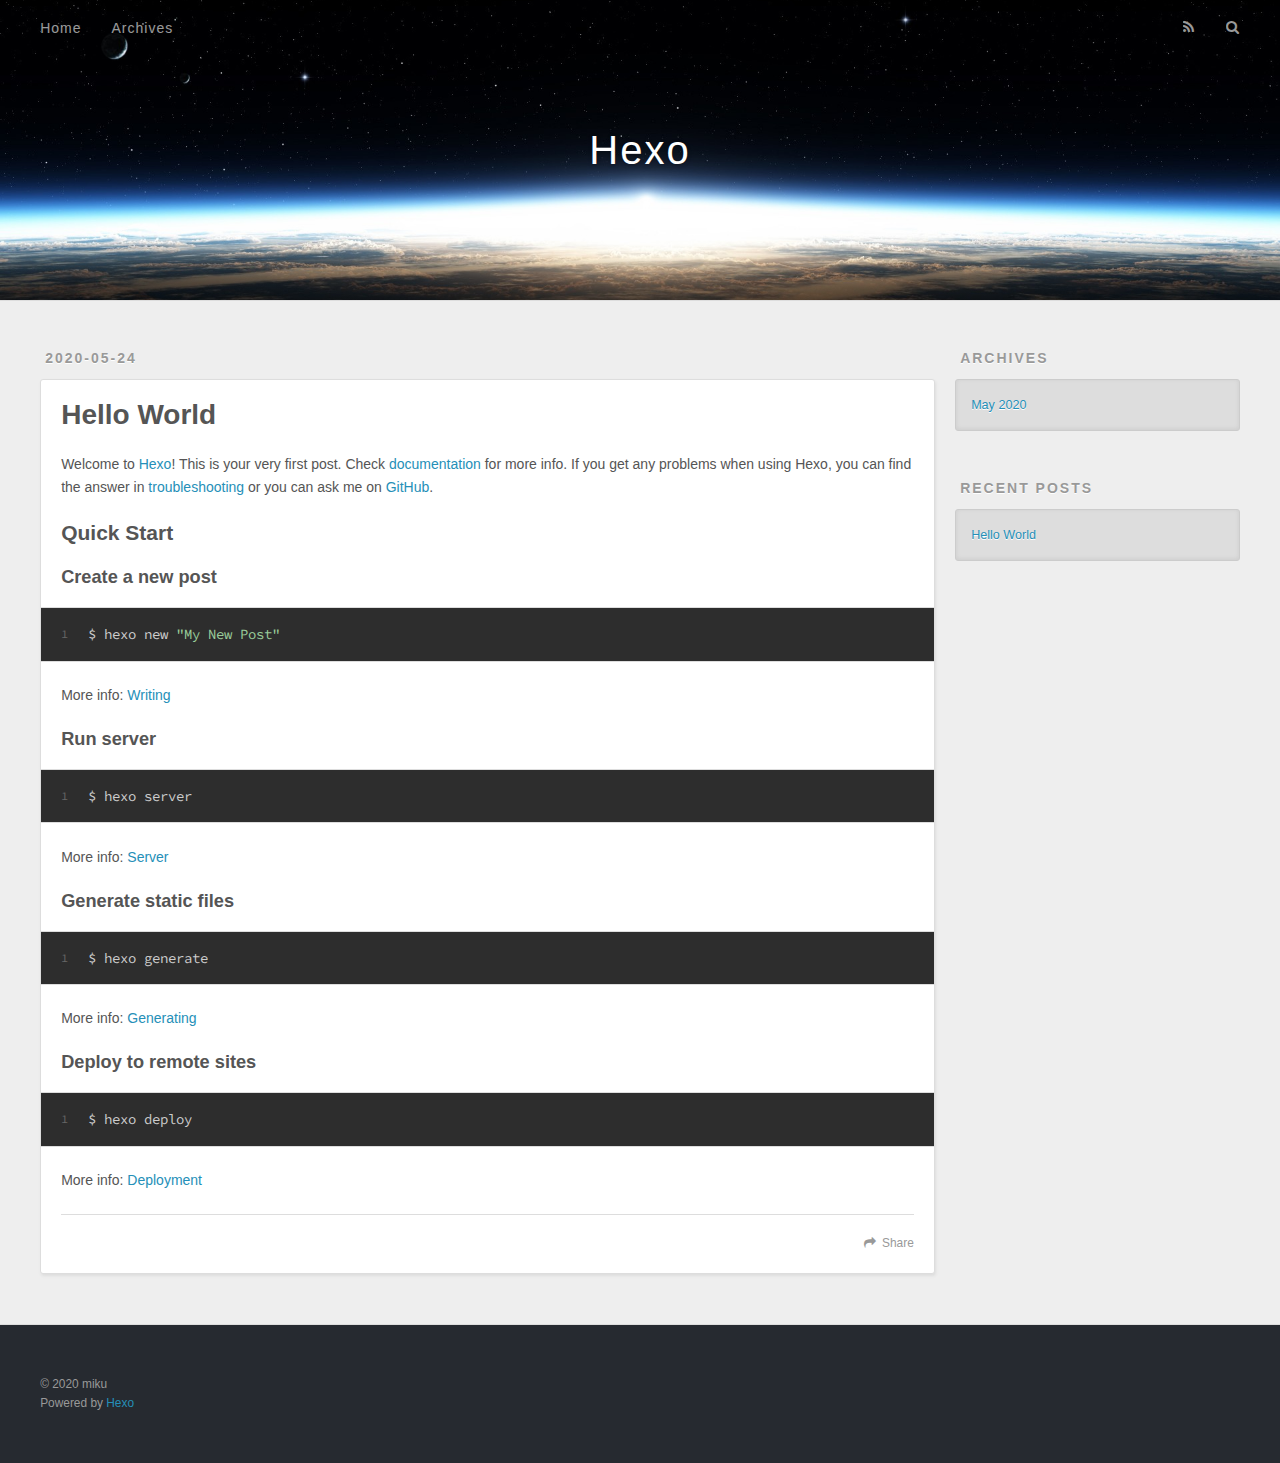
==== commit 82299c81: "Site updated: 2020-05-24 15:56:07" ====
--- a/index.html
+++ b/index.html
@@ -1,25 +1,12 @@
 <!DOCTYPE html>
-<html lang="en">
+<html>
 <head>
-  <meta charset="UTF-8">
-<meta name="viewport" content="width=device-width, initial-scale=1, maximum-scale=2">
-<meta name="theme-color" content="#222">
-<meta name="generator" content="Hexo 4.2.1">
-  <link rel="apple-touch-icon" sizes="180x180" href="/images/apple-touch-icon-next.png">
-  <link rel="icon" type="image/png" sizes="32x32" href="/images/favicon-32x32-next.png">
-  <link rel="icon" type="image/png" sizes="16x16" href="/images/favicon-16x16-next.png">
-  <link rel="mask-icon" href="/images/logo.svg" color="#222">
+  <meta charset="utf-8">
+  
 
-<link rel="stylesheet" href="/css/main.css">
-
-
-<link rel="stylesheet" href="/lib/font-awesome/css/all.min.css">
-
-<script id="hexo-configurations">
-    var NexT = window.NexT || {};
-    var CONFIG = {"hostname":"mikuagain.github.io","root":"/","scheme":"Muse","version":"7.8.0","exturl":false,"sidebar":{"position":"left","display":"post","padding":18,"offset":12,"onmobile":false},"copycode":{"enable":false,"show_result":false,"style":null},"back2top":{"enable":true,"sidebar":false,"scrollpercent":false},"bookmark":{"enable":false,"color":"#222","save":"auto"},"fancybox":false,"mediumzoom":false,"lazyload":false,"pangu":false,"comments":{"style":"tabs","active":null,"storage":true,"lazyload":false,"nav":null},"algolia":{"hits":{"per_page":10},"labels":{"input_placeholder":"Search for Posts","hits_empty":"We didn't find any results for the search: ${query}","hits_stats":"${hits} results found in ${time} ms"}},"localsearch":{"enable":false,"trigger":"auto","top_n_per_article":1,"unescape":false,"preload":false},"motion":{"enable":true,"async":false,"transition":{"post_block":"fadeIn","post_header":"slideDownIn","post_body":"slideDownIn","coll_header":"slideLeftIn","sidebar":"slideUpIn"}}};
-  </script>
-
+  
+  <title>Hexo</title>
+  <meta name="viewport" content="width=device-width, initial-scale=1, maximum-scale=1">
   <meta property="og:type" content="website">
 <meta property="og:title" content="Hexo">
 <meta property="og:url" content="http://mikuagain.github.io/index.html">
@@ -27,163 +14,79 @@
 <meta property="og:locale" content="en_US">
 <meta property="article:author" content="miku">
 <meta name="twitter:card" content="summary">
+  
+    <link rel="alternate" href="/atom.xml" title="Hexo" type="application/atom+xml">
+  
+  
+    <link rel="icon" href="/favicon.png">
+  
+  
+    <link href="//fonts.googleapis.com/css?family=Source+Code+Pro" rel="stylesheet" type="text/css">
+  
+  
+<link rel="stylesheet" href="/css/style.css">
 
-<link rel="canonical" href="http://mikuagain.github.io/">
+<meta name="generator" content="Hexo 4.2.1"></head>
 
-
-<script id="page-configurations">
-  // https://hexo.io/docs/variables.html
-  CONFIG.page = {
-    sidebar: "",
-    isHome : true,
-    isPost : false,
-    lang   : 'en'
-  };
-</script>
-
-  <title>Hexo</title>
+<body>
+  <div id="container">
+    <div id="wrap">
+      <header id="header">
+  <div id="banner"></div>
+  <div id="header-outer" class="outer">
+    <div id="header-title" class="inner">
+      <h1 id="logo-wrap">
+        <a href="/" id="logo">Hexo</a>
+      </h1>
+      
+    </div>
+    <div id="header-inner" class="inner">
+      <nav id="main-nav">
+        <a id="main-nav-toggle" class="nav-icon"></a>
+        
+          <a class="main-nav-link" href="/">Home</a>
+        
+          <a class="main-nav-link" href="/archives">Archives</a>
+        
+      </nav>
+      <nav id="sub-nav">
+        
+          <a id="nav-rss-link" class="nav-icon" href="/atom.xml" title="RSS Feed"></a>
+        
+        <a id="nav-search-btn" class="nav-icon" title="Search"></a>
+      </nav>
+      <div id="search-form-wrap">
+        <form action="//google.com/search" method="get" accept-charset="UTF-8" class="search-form"><input type="search" name="q" class="search-form-input" placeholder="Search"><button type="submit" class="search-form-submit">&#xF002;</button><input type="hidden" name="sitesearch" value="http://mikuagain.github.io"></form>
+      </div>
+    </div>
+  </div>
+</header>
+      <div class="outer">
+        <section id="main">
+  
+    <article id="post-hello-world" class="article article-type-post" itemscope itemprop="blogPost">
+  <div class="article-meta">
+    <a href="/2020/05/24/hello-world/" class="article-date">
+  <time datetime="2020-05-24T07:30:06.303Z" itemprop="datePublished">2020-05-24</time>
+</a>
+    
+  </div>
+  <div class="article-inner">
+    
+    
+      <header class="article-header">
+        
+  
+    <h1 itemprop="name">
+      <a class="article-title" href="/2020/05/24/hello-world/">Hello World</a>
+    </h1>
   
 
-
-
-
-
-
-  <noscript>
-  <style>
-  .use-motion .brand,
-  .use-motion .menu-item,
-  .sidebar-inner,
-  .use-motion .post-block,
-  .use-motion .pagination,
-  .use-motion .comments,
-  .use-motion .post-header,
-  .use-motion .post-body,
-  .use-motion .collection-header { opacity: initial; }
-
-  .use-motion .site-title,
-  .use-motion .site-subtitle {
-    opacity: initial;
-    top: initial;
-  }
-
-  .use-motion .logo-line-before i { left: initial; }
-  .use-motion .logo-line-after i { right: initial; }
-  </style>
-</noscript>
-
-</head>
-
-<body itemscope itemtype="http://schema.org/WebPage">
-  <div class="container use-motion">
-    <div class="headband"></div>
-
-    <header class="header" itemscope itemtype="http://schema.org/WPHeader">
-      <div class="header-inner"><div class="site-brand-container">
-  <div class="site-nav-toggle">
-    <div class="toggle" aria-label="Toggle navigation bar">
-      <span class="toggle-line toggle-line-first"></span>
-      <span class="toggle-line toggle-line-middle"></span>
-      <span class="toggle-line toggle-line-last"></span>
-    </div>
-  </div>
-
-  <div class="site-meta">
-
-    <a href="/" class="brand" rel="start">
-      <span class="logo-line-before"><i></i></span>
-      <h1 class="site-title">Hexo</h1>
-      <span class="logo-line-after"><i></i></span>
-    </a>
-  </div>
-
-  <div class="site-nav-right">
-    <div class="toggle popup-trigger">
-    </div>
-  </div>
-</div>
-
-
-
-
-<nav class="site-nav">
-  <ul id="menu" class="main-menu menu">
-        <li class="menu-item menu-item-home">
-
-    <a href="/" rel="section"><i class="fa fa-home fa-fw"></i>Home</a>
-
-  </li>
-        <li class="menu-item menu-item-archives">
-
-    <a href="/archives/" rel="section"><i class="fa fa-archive fa-fw"></i>Archives</a>
-
-  </li>
-  </ul>
-</nav>
-
-
-
-
-</div>
-    </header>
-
+      </header>
     
-  <div class="back-to-top">
-    <i class="fa fa-arrow-up"></i>
-    <span>0%</span>
-  </div>
-
-
-    <main class="main">
-      <div class="main-inner">
-        <div class="content-wrap">
-          
-
-          <div class="content index posts-expand">
-            
+    <div class="article-entry" itemprop="articleBody">
       
-  
-  
-  <article itemscope itemtype="http://schema.org/Article" class="post-block" lang="en">
-    <link itemprop="mainEntityOfPage" href="http://mikuagain.github.io/2020/05/24/hello-world/">
-
-    <span hidden itemprop="author" itemscope itemtype="http://schema.org/Person">
-      <meta itemprop="image" content="/images/avatar.gif">
-      <meta itemprop="name" content="miku">
-      <meta itemprop="description" content="">
-    </span>
-
-    <span hidden itemprop="publisher" itemscope itemtype="http://schema.org/Organization">
-      <meta itemprop="name" content="Hexo">
-    </span>
-      <header class="post-header">
-        <h2 class="post-title" itemprop="name headline">
-          
-            <a href="/2020/05/24/hello-world/" class="post-title-link" itemprop="url">Hello World</a>
-        </h2>
-
-        <div class="post-meta">
-            <span class="post-meta-item">
-              <span class="post-meta-item-icon">
-                <i class="far fa-calendar"></i>
-              </span>
-              <span class="post-meta-item-text">Posted on</span>
-
-              <time title="Created: 2020-05-24 15:30:06" itemprop="dateCreated datePublished" datetime="2020-05-24T15:30:06+08:00">2020-05-24</time>
-            </span>
-
-          
-
-        </div>
-      </header>
-
-    
-    
-    
-    <div class="post-body" itemprop="articleBody">
-
-      
-          <p>Welcome to <a href="https://hexo.io/" target="_blank" rel="noopener">Hexo</a>! This is your very first post. Check <a href="https://hexo.io/docs/" target="_blank" rel="noopener">documentation</a> for more info. If you get any problems when using Hexo, you can find the answer in <a href="https://hexo.io/docs/troubleshooting.html" target="_blank" rel="noopener">troubleshooting</a> or you can ask me on <a href="https://github.com/hexojs/hexo/issues" target="_blank" rel="noopener">GitHub</a>.</p>
+        <p>Welcome to <a href="https://hexo.io/" target="_blank" rel="noopener">Hexo</a>! This is your very first post. Check <a href="https://hexo.io/docs/" target="_blank" rel="noopener">documentation</a> for more info. If you get any problems when using Hexo, you can find the answer in <a href="https://hexo.io/docs/troubleshooting.html" target="_blank" rel="noopener">troubleshooting</a> or you can ask me on <a href="https://github.com/hexojs/hexo/issues" target="_blank" rel="noopener">GitHub</a>.</p>
 <h2 id="Quick-Start"><a href="#Quick-Start" class="headerlink" title="Quick Start"></a>Quick Start</h2><h3 id="Create-a-new-post"><a href="#Create-a-new-post" class="headerlink" title="Create a new post"></a>Create a new post</h3><figure class="highlight bash"><table><tr><td class="gutter"><pre><span class="line">1</span><br></pre></td><td class="code"><pre><span class="line">$ hexo new <span class="string">"My New Post"</span></span><br></pre></td></tr></table></figure>
 
 <p>More info: <a href="https://hexo.io/docs/writing.html" target="_blank" rel="noopener">Writing</a></p>
@@ -199,171 +102,95 @@
 
       
     </div>
-
-    
-    
-    
-      <footer class="post-footer">
-        <div class="post-eof"></div>
-      </footer>
-  </article>
+    <footer class="article-footer">
+      <a data-url="http://mikuagain.github.io/2020/05/24/hello-world/" data-id="ckakrkyut0000ucy194l209ms" class="article-share-link">Share</a>
+      
+      
+    </footer>
+  </div>
   
-  
-  
+</article>
 
 
   
 
 
+</section>
+        
+          <aside id="sidebar">
+  
+    
 
-          </div>
-          
+  
+    
 
-<script>
-  window.addEventListener('tabs:register', () => {
-    let { activeClass } = CONFIG.comments;
-    if (CONFIG.comments.storage) {
-      activeClass = localStorage.getItem('comments_active') || activeClass;
-    }
-    if (activeClass) {
-      let activeTab = document.querySelector(`a[href="#comment-${activeClass}"]`);
-      if (activeTab) {
-        activeTab.click();
-      }
-    }
-  });
-  if (CONFIG.comments.storage) {
-    window.addEventListener('tabs:click', event => {
-      if (!event.target.matches('.tabs-comment .tab-content .tab-pane')) return;
-      let commentClass = event.target.classList[1];
-      localStorage.setItem('comments_active', commentClass);
-    });
-  }
-</script>
-
-        </div>
-          
   
-  <div class="toggle sidebar-toggle">
-    <span class="toggle-line toggle-line-first"></span>
-    <span class="toggle-line toggle-line-middle"></span>
-    <span class="toggle-line toggle-line-last"></span>
+    
+  
+    
+  <div class="widget-wrap">
+    <h3 class="widget-title">Archives</h3>
+    <div class="widget">
+      <ul class="archive-list"><li class="archive-list-item"><a class="archive-list-link" href="/archives/2020/05/">May 2020</a></li></ul>
+    </div>
   </div>
 
-  <aside class="sidebar">
-    <div class="sidebar-inner">
 
-      <ul class="sidebar-nav motion-element">
-        <li class="sidebar-nav-toc">
-          Table of Contents
-        </li>
-        <li class="sidebar-nav-overview">
-          Overview
-        </li>
+  
+    
+  <div class="widget-wrap">
+    <h3 class="widget-title">Recent Posts</h3>
+    <div class="widget">
+      <ul>
+        
+          <li>
+            <a href="/2020/05/24/hello-world/">Hello World</a>
+          </li>
+        
       </ul>
+    </div>
+  </div>
 
-      <!--noindex-->
-      <div class="post-toc-wrap sidebar-panel">
+  
+</aside>
+        
       </div>
-      <!--/noindex-->
+      <footer id="footer">
+  
+  <div class="outer">
+    <div id="footer-info" class="inner">
+      &copy; 2020 miku<br>
+      Powered by <a href="http://hexo.io/" target="_blank">Hexo</a>
+    </div>
+  </div>
+</footer>
+    </div>
+    <nav id="mobile-nav">
+  
+    <a href="/" class="mobile-nav-link">Home</a>
+  
+    <a href="/archives" class="mobile-nav-link">Archives</a>
+  
+</nav>
+    
 
-      <div class="site-overview-wrap sidebar-panel">
-        <div class="site-author motion-element" itemprop="author" itemscope itemtype="http://schema.org/Person">
-  <p class="site-author-name" itemprop="name">miku</p>
-  <div class="site-description" itemprop="description"></div>
-</div>
-<div class="site-state-wrap motion-element">
-  <nav class="site-state">
-      <div class="site-state-item site-state-posts">
-          <a href="/archives/">
-        
-          <span class="site-state-item-count">1</span>
-          <span class="site-state-item-name">posts</span>
-        </a>
-      </div>
-  </nav>
-</div>
+<script src="//ajax.googleapis.com/ajax/libs/jquery/2.0.3/jquery.min.js"></script>
 
 
+  
+<link rel="stylesheet" href="/fancybox/jquery.fancybox.css">
 
-      </div>
-
-    </div>
-  </aside>
-  <div id="sidebar-dimmer"></div>
-
-
-      </div>
-    </main>
-
-    <footer class="footer">
-      <div class="footer-inner">
-        
-
-        
-
-<div class="copyright">
   
-  &copy; 
-  <span itemprop="copyrightYear">2020</span>
-  <span class="with-love">
-    <i class="fa fa-heart"></i>
-  </span>
-  <span class="author" itemprop="copyrightHolder">miku</span>
-</div>
-  <div class="powered-by">Powered by <a href="https://hexo.io/" class="theme-link" rel="noopener" target="_blank">Hexo</a> & <a href="https://muse.theme-next.org/" class="theme-link" rel="noopener" target="_blank">NexT.Muse</a>
-  </div>
-
-        
+<script src="/fancybox/jquery.fancybox.pack.js"></script>
 
 
 
 
+<script src="/js/script.js"></script>
 
 
 
 
-      </div>
-    </footer>
   </div>
-
-  
-  <script src="/lib/anime.min.js"></script>
-  <script src="/lib/velocity/velocity.min.js"></script>
-  <script src="/lib/velocity/velocity.ui.min.js"></script>
-
-<script src="/js/utils.js"></script>
-
-<script src="/js/motion.js"></script>
-
-
-<script src="/js/schemes/muse.js"></script>
-
-
-<script src="/js/next-boot.js"></script>
-
-
-
-
-  
-
-
-
-
-
-
-
-
-
-
-
-
-
-
-
-  
-
-  
-
 </body>
-</html>
+</html>--- a/css/style.css
+++ b/css/style.css
@@ -0,0 +1,1374 @@
+body {
+  width: 100%;
+}
+body:before,
+body:after {
+  content: "";
+  display: table;
+}
+body:after {
+  clear: both;
+}
+html,
+body,
+div,
+span,
+applet,
+object,
+iframe,
+h1,
+h2,
+h3,
+h4,
+h5,
+h6,
+p,
+blockquote,
+pre,
+a,
+abbr,
+acronym,
+address,
+big,
+cite,
+code,
+del,
+dfn,
+em,
+img,
+ins,
+kbd,
+q,
+s,
+samp,
+small,
+strike,
+strong,
+sub,
+sup,
+tt,
+var,
+dl,
+dt,
+dd,
+ol,
+ul,
+li,
+fieldset,
+form,
+label,
+legend,
+table,
+caption,
+tbody,
+tfoot,
+thead,
+tr,
+th,
+td {
+  margin: 0;
+  padding: 0;
+  border: 0;
+  outline: 0;
+  font-weight: inherit;
+  font-style: inherit;
+  font-family: inherit;
+  font-size: 100%;
+  vertical-align: baseline;
+}
+body {
+  line-height: 1;
+  color: #000;
+  background: #fff;
+}
+ol,
+ul {
+  list-style: none;
+}
+table {
+  border-collapse: separate;
+  border-spacing: 0;
+  vertical-align: middle;
+}
+caption,
+th,
+td {
+  text-align: left;
+  font-weight: normal;
+  vertical-align: middle;
+}
+a img {
+  border: none;
+}
+input,
+button {
+  margin: 0;
+  padding: 0;
+}
+input::-moz-focus-inner,
+button::-moz-focus-inner {
+  border: 0;
+  padding: 0;
+}
+@font-face {
+  font-family: FontAwesome;
+  font-style: normal;
+  font-weight: normal;
+  src: url("fonts/fontawesome-webfont.eot?v=#4.0.3");
+  src: url("fonts/fontawesome-webfont.eot?#iefix&v=#4.0.3") format("embedded-opentype"), url("fonts/fontawesome-webfont.woff?v=#4.0.3") format("woff"), url("fonts/fontawesome-webfont.ttf?v=#4.0.3") format("truetype"), url("fonts/fontawesome-webfont.svg#fontawesomeregular?v=#4.0.3") format("svg");
+}
+html,
+body,
+#container {
+  height: 100%;
+}
+body {
+  background: #eee;
+  font: 14px -apple-system, BlinkMacSystemFont, "Segoe UI", "Roboto", "Oxygen", "Ubuntu", "Cantarell", "Fira Sans", "Droid Sans", "Helvetica Neue", sans-serif;
+  -webkit-text-size-adjust: 100%;
+}
+.outer {
+  max-width: 1220px;
+  margin: 0 auto;
+  padding: 0 20px;
+}
+.outer:before,
+.outer:after {
+  content: "";
+  display: table;
+}
+.outer:after {
+  clear: both;
+}
+.inner {
+  display: inline;
+  float: left;
+  width: 98.33333333333333%;
+  margin: 0 0.833333333333333%;
+}
+.left,
+.alignleft {
+  float: left;
+}
+.right,
+.alignright {
+  float: right;
+}
+.clear {
+  clear: both;
+}
+#container {
+  position: relative;
+}
+.mobile-nav-on {
+  overflow: hidden;
+}
+#wrap {
+  height: 100%;
+  width: 100%;
+  position: absolute;
+  top: 0;
+  left: 0;
+  -webkit-transition: 0.2s ease-out;
+  -moz-transition: 0.2s ease-out;
+  -ms-transition: 0.2s ease-out;
+  transition: 0.2s ease-out;
+  z-index: 1;
+  background: #eee;
+}
+.mobile-nav-on #wrap {
+  left: 280px;
+}
+@media screen and (min-width: 768px) {
+  #main {
+    display: inline;
+    float: left;
+    width: 73.33333333333333%;
+    margin: 0 0.833333333333333%;
+  }
+}
+.article-date,
+.article-category-link,
+.archive-year,
+.widget-title {
+  text-decoration: none;
+  text-transform: uppercase;
+  letter-spacing: 2px;
+  color: #999;
+  margin-bottom: 1em;
+  margin-left: 5px;
+  line-height: 1em;
+  text-shadow: 0 1px #fff;
+  font-weight: bold;
+}
+.article-inner,
+.archive-article-inner {
+  background: #fff;
+  -webkit-box-shadow: 1px 2px 3px #ddd;
+  box-shadow: 1px 2px 3px #ddd;
+  border: 1px solid #ddd;
+  border-radius: 3px;
+}
+.article-entry h1,
+.widget h1 {
+  font-size: 2em;
+}
+.article-entry h2,
+.widget h2 {
+  font-size: 1.5em;
+}
+.article-entry h3,
+.widget h3 {
+  font-size: 1.3em;
+}
+.article-entry h4,
+.widget h4 {
+  font-size: 1.2em;
+}
+.article-entry h5,
+.widget h5 {
+  font-size: 1em;
+}
+.article-entry h6,
+.widget h6 {
+  font-size: 1em;
+  color: #999;
+}
+.article-entry hr,
+.widget hr {
+  border: 1px dashed #ddd;
+}
+.article-entry strong,
+.widget strong {
+  font-weight: bold;
+}
+.article-entry em,
+.widget em,
+.article-entry cite,
+.widget cite {
+  font-style: italic;
+}
+.article-entry sup,
+.widget sup,
+.article-entry sub,
+.widget sub {
+  font-size: 0.75em;
+  line-height: 0;
+  position: relative;
+  vertical-align: baseline;
+}
+.article-entry sup,
+.widget sup {
+  top: -0.5em;
+}
+.article-entry sub,
+.widget sub {
+  bottom: -0.2em;
+}
+.article-entry small,
+.widget small {
+  font-size: 0.85em;
+}
+.article-entry acronym,
+.widget acronym,
+.article-entry abbr,
+.widget abbr {
+  border-bottom: 1px dotted;
+}
+.article-entry ul,
+.widget ul,
+.article-entry ol,
+.widget ol,
+.article-entry dl,
+.widget dl {
+  margin: 0 20px;
+  line-height: 1.6em;
+}
+.article-entry ul ul,
+.widget ul ul,
+.article-entry ol ul,
+.widget ol ul,
+.article-entry ul ol,
+.widget ul ol,
+.article-entry ol ol,
+.widget ol ol {
+  margin-top: 0;
+  margin-bottom: 0;
+}
+.article-entry ul,
+.widget ul {
+  list-style: disc;
+}
+.article-entry ol,
+.widget ol {
+  list-style: decimal;
+}
+.article-entry dt,
+.widget dt {
+  font-weight: bold;
+}
+#header {
+  height: 300px;
+  position: relative;
+  border-bottom: 1px solid #ddd;
+}
+#header:before,
+#header:after {
+  content: "";
+  position: absolute;
+  left: 0;
+  right: 0;
+  height: 40px;
+}
+#header:before {
+  top: 0;
+  background: -webkit-linear-gradient(rgba(0,0,0,0.2), transparent);
+  background: -moz-linear-gradient(rgba(0,0,0,0.2), transparent);
+  background: -ms-linear-gradient(rgba(0,0,0,0.2), transparent);
+  background: linear-gradient(rgba(0,0,0,0.2), transparent);
+}
+#header:after {
+  bottom: 0;
+  background: -webkit-linear-gradient(transparent, rgba(0,0,0,0.2));
+  background: -moz-linear-gradient(transparent, rgba(0,0,0,0.2));
+  background: -ms-linear-gradient(transparent, rgba(0,0,0,0.2));
+  background: linear-gradient(transparent, rgba(0,0,0,0.2));
+}
+#header-outer {
+  height: 100%;
+  position: relative;
+}
+#header-inner {
+  position: relative;
+  overflow: hidden;
+}
+#banner {
+  position: absolute;
+  top: 0;
+  left: 0;
+  width: 100%;
+  height: 100%;
+  background: url("images/banner.jpg") center #000;
+  -webkit-background-size: cover;
+  -moz-background-size: cover;
+  background-size: cover;
+  z-index: -1;
+}
+#header-title {
+  text-align: center;
+  height: 40px;
+  position: absolute;
+  top: 50%;
+  left: 0;
+  margin-top: -20px;
+}
+#logo,
+#subtitle {
+  text-decoration: none;
+  color: #fff;
+  font-weight: 300;
+  text-shadow: 0 1px 4px rgba(0,0,0,0.3);
+}
+#logo {
+  font-size: 40px;
+  line-height: 40px;
+  letter-spacing: 2px;
+}
+#subtitle {
+  font-size: 16px;
+  line-height: 16px;
+  letter-spacing: 1px;
+}
+#subtitle-wrap {
+  margin-top: 16px;
+}
+#main-nav {
+  float: left;
+  margin-left: -15px;
+}
+.nav-icon,
+.main-nav-link {
+  float: left;
+  color: #fff;
+  opacity: 0.6;
+  text-decoration: none;
+  text-shadow: 0 1px rgba(0,0,0,0.2);
+  -webkit-transition: opacity 0.2s;
+  -moz-transition: opacity 0.2s;
+  -ms-transition: opacity 0.2s;
+  transition: opacity 0.2s;
+  display: block;
+  padding: 20px 15px;
+}
+.nav-icon:hover,
+.main-nav-link:hover {
+  opacity: 1;
+}
+.nav-icon {
+  font-family: FontAwesome;
+  text-align: center;
+  font-size: 14px;
+  width: 14px;
+  height: 14px;
+  padding: 20px 15px;
+  position: relative;
+  cursor: pointer;
+}
+.main-nav-link {
+  font-weight: 300;
+  letter-spacing: 1px;
+}
+@media screen and (max-width: 479px) {
+  .main-nav-link {
+    display: none;
+  }
+}
+#main-nav-toggle {
+  display: none;
+}
+#main-nav-toggle:before {
+  content: "\f0c9";
+}
+@media screen and (max-width: 479px) {
+  #main-nav-toggle {
+    display: block;
+  }
+}
+#sub-nav {
+  float: right;
+  margin-right: -15px;
+}
+#nav-rss-link:before {
+  content: "\f09e";
+}
+#nav-search-btn:before {
+  content: "\f002";
+}
+#search-form-wrap {
+  position: absolute;
+  top: 15px;
+  width: 150px;
+  height: 30px;
+  right: -150px;
+  opacity: 0;
+  -webkit-transition: 0.2s ease-out;
+  -moz-transition: 0.2s ease-out;
+  -ms-transition: 0.2s ease-out;
+  transition: 0.2s ease-out;
+}
+#search-form-wrap.on {
+  opacity: 1;
+  right: 0;
+}
+@media screen and (max-width: 479px) {
+  #search-form-wrap {
+    width: 100%;
+    right: -100%;
+  }
+}
+.search-form {
+  position: absolute;
+  top: 0;
+  left: 0;
+  right: 0;
+  background: #fff;
+  padding: 5px 15px;
+  border-radius: 15px;
+  -webkit-box-shadow: 0 0 10px rgba(0,0,0,0.3);
+  box-shadow: 0 0 10px rgba(0,0,0,0.3);
+}
+.search-form-input {
+  border: none;
+  background: none;
+  color: #555;
+  width: 100%;
+  font: 13px -apple-system, BlinkMacSystemFont, "Segoe UI", "Roboto", "Oxygen", "Ubuntu", "Cantarell", "Fira Sans", "Droid Sans", "Helvetica Neue", sans-serif;
+  outline: none;
+}
+.search-form-input::-webkit-search-results-decoration,
+.search-form-input::-webkit-search-cancel-button {
+  -webkit-appearance: none;
+}
+.search-form-submit {
+  position: absolute;
+  top: 50%;
+  right: 10px;
+  margin-top: -7px;
+  font: 13px FontAwesome;
+  border: none;
+  background: none;
+  color: #bbb;
+  cursor: pointer;
+}
+.search-form-submit:hover,
+.search-form-submit:focus {
+  color: #777;
+}
+.article {
+  margin: 50px 0;
+}
+.article-inner {
+  overflow: hidden;
+}
+.article-meta:before,
+.article-meta:after {
+  content: "";
+  display: table;
+}
+.article-meta:after {
+  clear: both;
+}
+.article-date {
+  float: left;
+}
+.article-category {
+  float: left;
+  line-height: 1em;
+  color: #ccc;
+  text-shadow: 0 1px #fff;
+  margin-left: 8px;
+}
+.article-category:before {
+  content: "\2022";
+}
+.article-category-link {
+  margin: 0 12px 1em;
+}
+.article-header {
+  padding: 20px 20px 0;
+}
+.article-title {
+  text-decoration: none;
+  font-size: 2em;
+  font-weight: bold;
+  color: #555;
+  line-height: 1.1em;
+  -webkit-transition: color 0.2s;
+  -moz-transition: color 0.2s;
+  -ms-transition: color 0.2s;
+  transition: color 0.2s;
+}
+a.article-title:hover {
+  color: #258fb8;
+}
+.article-entry {
+  color: #555;
+  padding: 0 20px;
+}
+.article-entry:before,
+.article-entry:after {
+  content: "";
+  display: table;
+}
+.article-entry:after {
+  clear: both;
+}
+.article-entry p,
+.article-entry table {
+  line-height: 1.6em;
+  margin: 1.6em 0;
+}
+.article-entry h1,
+.article-entry h2,
+.article-entry h3,
+.article-entry h4,
+.article-entry h5,
+.article-entry h6 {
+  font-weight: bold;
+}
+.article-entry h1,
+.article-entry h2,
+.article-entry h3,
+.article-entry h4,
+.article-entry h5,
+.article-entry h6 {
+  line-height: 1.1em;
+  margin: 1.1em 0;
+}
+.article-entry a {
+  color: #258fb8;
+  text-decoration: none;
+}
+.article-entry a:hover {
+  text-decoration: underline;
+}
+.article-entry ul,
+.article-entry ol,
+.article-entry dl {
+  margin-top: 1.6em;
+  margin-bottom: 1.6em;
+}
+.article-entry img,
+.article-entry video {
+  max-width: 100%;
+  height: auto;
+  display: block;
+  margin: auto;
+}
+.article-entry iframe {
+  border: none;
+}
+.article-entry table {
+  width: 100%;
+  border-collapse: collapse;
+  border-spacing: 0;
+}
+.article-entry th {
+  font-weight: bold;
+  border-bottom: 3px solid #ddd;
+  padding-bottom: 0.5em;
+}
+.article-entry td {
+  border-bottom: 1px solid #ddd;
+  padding: 10px 0;
+}
+.article-entry blockquote {
+  font-family: Georgia, "Times New Roman", serif;
+  font-size: 1.4em;
+  margin: 1.6em 20px;
+  text-align: center;
+}
+.article-entry blockquote footer {
+  font-size: 14px;
+  margin: 1.6em 0;
+  font-family: -apple-system, BlinkMacSystemFont, "Segoe UI", "Roboto", "Oxygen", "Ubuntu", "Cantarell", "Fira Sans", "Droid Sans", "Helvetica Neue", sans-serif;
+}
+.article-entry blockquote footer cite:before {
+  content: "—";
+  padding: 0 0.5em;
+}
+.article-entry .pullquote {
+  text-align: left;
+  width: 45%;
+  margin: 0;
+}
+.article-entry .pullquote.left {
+  margin-left: 0.5em;
+  margin-right: 1em;
+}
+.article-entry .pullquote.right {
+  margin-right: 0.5em;
+  margin-left: 1em;
+}
+.article-entry .caption {
+  color: #999;
+  display: block;
+  font-size: 0.9em;
+  margin-top: 0.5em;
+  position: relative;
+  text-align: center;
+}
+.article-entry .video-container {
+  position: relative;
+  padding-top: 56.25%;
+  height: 0;
+  overflow: hidden;
+}
+.article-entry .video-container iframe,
+.article-entry .video-container object,
+.article-entry .video-container embed {
+  position: absolute;
+  top: 0;
+  left: 0;
+  width: 100%;
+  height: 100%;
+  margin-top: 0;
+}
+.article-more-link a {
+  display: inline-block;
+  line-height: 1em;
+  padding: 6px 15px;
+  border-radius: 15px;
+  background: #eee;
+  color: #999;
+  text-shadow: 0 1px #fff;
+  text-decoration: none;
+}
+.article-more-link a:hover {
+  background: #258fb8;
+  color: #fff;
+  text-decoration: none;
+  text-shadow: 0 1px #1e7293;
+}
+.article-footer {
+  font-size: 0.85em;
+  line-height: 1.6em;
+  border-top: 1px solid #ddd;
+  padding-top: 1.6em;
+  margin: 0 20px 20px;
+}
+.article-footer:before,
+.article-footer:after {
+  content: "";
+  display: table;
+}
+.article-footer:after {
+  clear: both;
+}
+.article-footer a {
+  color: #999;
+  text-decoration: none;
+}
+.article-footer a:hover {
+  color: #555;
+}
+.article-tag-list-item {
+  float: left;
+  margin-right: 10px;
+}
+.article-tag-list-link:before {
+  content: "#";
+}
+.article-comment-link {
+  float: right;
+}
+.article-comment-link:before {
+  content: "\f075";
+  font-family: FontAwesome;
+  padding-right: 8px;
+}
+.article-share-link {
+  cursor: pointer;
+  float: right;
+  margin-left: 20px;
+}
+.article-share-link:before {
+  content: "\f064";
+  font-family: FontAwesome;
+  padding-right: 6px;
+}
+#article-nav {
+  position: relative;
+}
+#article-nav:before,
+#article-nav:after {
+  content: "";
+  display: table;
+}
+#article-nav:after {
+  clear: both;
+}
+@media screen and (min-width: 768px) {
+  #article-nav {
+    margin: 50px 0;
+  }
+  #article-nav:before {
+    width: 8px;
+    height: 8px;
+    position: absolute;
+    top: 50%;
+    left: 50%;
+    margin-top: -4px;
+    margin-left: -4px;
+    content: "";
+    border-radius: 50%;
+    background: #ddd;
+    -webkit-box-shadow: 0 1px 2px #fff;
+    box-shadow: 0 1px 2px #fff;
+  }
+}
+.article-nav-link-wrap {
+  text-decoration: none;
+  text-shadow: 0 1px #fff;
+  color: #999;
+  -webkit-box-sizing: border-box;
+  -moz-box-sizing: border-box;
+  box-sizing: border-box;
+  margin-top: 50px;
+  text-align: center;
+  display: block;
+}
+.article-nav-link-wrap:hover {
+  color: #555;
+}
+@media screen and (min-width: 768px) {
+  .article-nav-link-wrap {
+    width: 50%;
+    margin-top: 0;
+  }
+}
+@media screen and (min-width: 768px) {
+  #article-nav-newer {
+    float: left;
+    text-align: right;
+    padding-right: 20px;
+  }
+}
+@media screen and (min-width: 768px) {
+  #article-nav-older {
+    float: right;
+    text-align: left;
+    padding-left: 20px;
+  }
+}
+.article-nav-caption {
+  text-transform: uppercase;
+  letter-spacing: 2px;
+  color: #ddd;
+  line-height: 1em;
+  font-weight: bold;
+}
+#article-nav-newer .article-nav-caption {
+  margin-right: -2px;
+}
+.article-nav-title {
+  font-size: 0.85em;
+  line-height: 1.6em;
+  margin-top: 0.5em;
+}
+.article-share-box {
+  position: absolute;
+  display: none;
+  background: #fff;
+  -webkit-box-shadow: 1px 2px 10px rgba(0,0,0,0.2);
+  box-shadow: 1px 2px 10px rgba(0,0,0,0.2);
+  border-radius: 3px;
+  margin-left: -145px;
+  overflow: hidden;
+  z-index: 1;
+}
+.article-share-box.on {
+  display: block;
+}
+.article-share-input {
+  width: 100%;
+  background: none;
+  -webkit-box-sizing: border-box;
+  -moz-box-sizing: border-box;
+  box-sizing: border-box;
+  font: 14px -apple-system, BlinkMacSystemFont, "Segoe UI", "Roboto", "Oxygen", "Ubuntu", "Cantarell", "Fira Sans", "Droid Sans", "Helvetica Neue", sans-serif;
+  padding: 0 15px;
+  color: #555;
+  outline: none;
+  border: 1px solid #ddd;
+  border-radius: 3px 3px 0 0;
+  height: 36px;
+  line-height: 36px;
+}
+.article-share-links {
+  background: #eee;
+}
+.article-share-links:before,
+.article-share-links:after {
+  content: "";
+  display: table;
+}
+.article-share-links:after {
+  clear: both;
+}
+.article-share-twitter,
+.article-share-facebook,
+.article-share-pinterest,
+.article-share-google {
+  width: 50px;
+  height: 36px;
+  display: block;
+  float: left;
+  position: relative;
+  color: #999;
+  text-shadow: 0 1px #fff;
+}
+.article-share-twitter:before,
+.article-share-facebook:before,
+.article-share-pinterest:before,
+.article-share-google:before {
+  font-size: 20px;
+  font-family: FontAwesome;
+  width: 20px;
+  height: 20px;
+  position: absolute;
+  top: 50%;
+  left: 50%;
+  margin-top: -10px;
+  margin-left: -10px;
+  text-align: center;
+}
+.article-share-twitter:hover,
+.article-share-facebook:hover,
+.article-share-pinterest:hover,
+.article-share-google:hover {
+  color: #fff;
+}
+.article-share-twitter:before {
+  content: "\f099";
+}
+.article-share-twitter:hover {
+  background: #00aced;
+  text-shadow: 0 1px #008abe;
+}
+.article-share-facebook:before {
+  content: "\f09a";
+}
+.article-share-facebook:hover {
+  background: #3b5998;
+  text-shadow: 0 1px #2f477a;
+}
+.article-share-pinterest:before {
+  content: "\f0d2";
+}
+.article-share-pinterest:hover {
+  background: #cb2027;
+  text-shadow: 0 1px #a21a1f;
+}
+.article-share-google:before {
+  content: "\f0d5";
+}
+.article-share-google:hover {
+  background: #dd4b39;
+  text-shadow: 0 1px #be3221;
+}
+.article-gallery {
+  background: #000;
+  position: relative;
+}
+.article-gallery-photos {
+  position: relative;
+  overflow: hidden;
+}
+.article-gallery-img {
+  display: none;
+  max-width: 100%;
+}
+.article-gallery-img:first-child {
+  display: block;
+}
+.article-gallery-img.loaded {
+  position: absolute;
+  display: block;
+}
+.article-gallery-img img {
+  display: block;
+  max-width: 100%;
+  margin: 0 auto;
+}
+#comments {
+  background: #fff;
+  -webkit-box-shadow: 1px 2px 3px #ddd;
+  box-shadow: 1px 2px 3px #ddd;
+  padding: 20px;
+  border: 1px solid #ddd;
+  border-radius: 3px;
+  margin: 50px 0;
+}
+#comments a {
+  color: #258fb8;
+}
+.archives-wrap {
+  margin: 50px 0;
+}
+.archives:before,
+.archives:after {
+  content: "";
+  display: table;
+}
+.archives:after {
+  clear: both;
+}
+.archive-year-wrap {
+  margin-bottom: 1em;
+}
+.archives {
+  -webkit-column-gap: 10px;
+  -moz-column-gap: 10px;
+  column-gap: 10px;
+}
+@media screen and (min-width: 480px) and (max-width: 767px) {
+  .archives {
+    -webkit-column-count: 2;
+    -moz-column-count: 2;
+    column-count: 2;
+  }
+}
+@media screen and (min-width: 768px) {
+  .archives {
+    -webkit-column-count: 3;
+    -moz-column-count: 3;
+    column-count: 3;
+  }
+}
+.archive-article {
+  -webkit-column-break-inside: avoid;
+  page-break-inside: avoid;
+  overflow: hidden;
+  break-inside: avoid-column;
+}
+.archive-article-inner {
+  padding: 10px;
+  margin-bottom: 15px;
+}
+.archive-article-title {
+  text-decoration: none;
+  font-weight: bold;
+  color: #555;
+  -webkit-transition: color 0.2s;
+  -moz-transition: color 0.2s;
+  -ms-transition: color 0.2s;
+  transition: color 0.2s;
+  line-height: 1.6em;
+}
+.archive-article-title:hover {
+  color: #258fb8;
+}
+.archive-article-footer {
+  margin-top: 1em;
+}
+.archive-article-date {
+  color: #999;
+  text-decoration: none;
+  font-size: 0.85em;
+  line-height: 1em;
+  margin-bottom: 0.5em;
+  display: block;
+}
+#page-nav {
+  margin: 50px auto;
+  background: #fff;
+  -webkit-box-shadow: 1px 2px 3px #ddd;
+  box-shadow: 1px 2px 3px #ddd;
+  border: 1px solid #ddd;
+  border-radius: 3px;
+  text-align: center;
+  color: #999;
+  overflow: hidden;
+}
+#page-nav:before,
+#page-nav:after {
+  content: "";
+  display: table;
+}
+#page-nav:after {
+  clear: both;
+}
+#page-nav a,
+#page-nav span {
+  padding: 10px 20px;
+  line-height: 1;
+  height: 2ex;
+}
+#page-nav a {
+  color: #999;
+  text-decoration: none;
+}
+#page-nav a:hover {
+  background: #999;
+  color: #fff;
+}
+#page-nav .prev {
+  float: left;
+}
+#page-nav .next {
+  float: right;
+}
+#page-nav .page-number {
+  display: inline-block;
+}
+@media screen and (max-width: 479px) {
+  #page-nav .page-number {
+    display: none;
+  }
+}
+#page-nav .current {
+  color: #555;
+  font-weight: bold;
+}
+#page-nav .space {
+  color: #ddd;
+}
+#footer {
+  background: #262a30;
+  padding: 50px 0;
+  border-top: 1px solid #ddd;
+  color: #999;
+}
+#footer a {
+  color: #258fb8;
+  text-decoration: none;
+}
+#footer a:hover {
+  text-decoration: underline;
+}
+#footer-info {
+  line-height: 1.6em;
+  font-size: 0.85em;
+}
+.article-entry pre,
+.article-entry .highlight {
+  background: #2d2d2d;
+  margin: 0 -20px;
+  padding: 15px 20px;
+  border-style: solid;
+  border-color: #ddd;
+  border-width: 1px 0;
+  overflow: auto;
+  color: #ccc;
+  line-height: 22.400000000000002px;
+}
+.article-entry .highlight .gutter pre,
+.article-entry .gist .gist-file .gist-data .line-numbers {
+  color: #666;
+  font-size: 0.85em;
+}
+.article-entry pre,
+.article-entry code {
+  font-family: "Source Code Pro", Consolas, Monaco, Menlo, Consolas, monospace;
+}
+.article-entry code {
+  background: #eee;
+  text-shadow: 0 1px #fff;
+  padding: 0 0.3em;
+}
+.article-entry pre code {
+  background: none;
+  text-shadow: none;
+  padding: 0;
+}
+.article-entry .highlight pre {
+  border: none;
+  margin: 0;
+  padding: 0;
+}
+.article-entry .highlight table {
+  margin: 0;
+  width: auto;
+}
+.article-entry .highlight td {
+  border: none;
+  padding: 0;
+}
+.article-entry .highlight figcaption {
+  font-size: 0.85em;
+  color: #999;
+  line-height: 1em;
+  margin-bottom: 1em;
+}
+.article-entry .highlight figcaption:before,
+.article-entry .highlight figcaption:after {
+  content: "";
+  display: table;
+}
+.article-entry .highlight figcaption:after {
+  clear: both;
+}
+.article-entry .highlight figcaption a {
+  float: right;
+}
+.article-entry .highlight .gutter pre {
+  text-align: right;
+  padding-right: 20px;
+}
+.article-entry .highlight .line {
+  height: 22.400000000000002px;
+}
+.article-entry .highlight .line.marked {
+  background: #515151;
+}
+.article-entry .gist {
+  margin: 0 -20px;
+  border-style: solid;
+  border-color: #ddd;
+  border-width: 1px 0;
+  background: #2d2d2d;
+  padding: 15px 20px 15px 0;
+}
+.article-entry .gist .gist-file {
+  border: none;
+  font-family: "Source Code Pro", Consolas, Monaco, Menlo, Consolas, monospace;
+  margin: 0;
+}
+.article-entry .gist .gist-file .gist-data {
+  background: none;
+  border: none;
+}
+.article-entry .gist .gist-file .gist-data .line-numbers {
+  background: none;
+  border: none;
+  padding: 0 20px 0 0;
+}
+.article-entry .gist .gist-file .gist-data .line-data {
+  padding: 0 !important;
+}
+.article-entry .gist .gist-file .highlight {
+  margin: 0;
+  padding: 0;
+  border: none;
+}
+.article-entry .gist .gist-file .gist-meta {
+  background: #2d2d2d;
+  color: #999;
+  font: 0.85em -apple-system, BlinkMacSystemFont, "Segoe UI", "Roboto", "Oxygen", "Ubuntu", "Cantarell", "Fira Sans", "Droid Sans", "Helvetica Neue", sans-serif;
+  text-shadow: 0 0;
+  padding: 0;
+  margin-top: 1em;
+  margin-left: 20px;
+}
+.article-entry .gist .gist-file .gist-meta a {
+  color: #258fb8;
+  font-weight: normal;
+}
+.article-entry .gist .gist-file .gist-meta a:hover {
+  text-decoration: underline;
+}
+pre .comment,
+pre .title {
+  color: #999;
+}
+pre .variable,
+pre .attribute,
+pre .tag,
+pre .regexp,
+pre .ruby .constant,
+pre .xml .tag .title,
+pre .xml .pi,
+pre .xml .doctype,
+pre .html .doctype,
+pre .css .id,
+pre .css .class,
+pre .css .pseudo {
+  color: #f2777a;
+}
+pre .number,
+pre .preprocessor,
+pre .built_in,
+pre .literal,
+pre .params,
+pre .constant {
+  color: #f99157;
+}
+pre .class,
+pre .ruby .class .title,
+pre .css .rules .attribute {
+  color: #9c9;
+}
+pre .string,
+pre .value,
+pre .inheritance,
+pre .header,
+pre .ruby .symbol,
+pre .xml .cdata {
+  color: #9c9;
+}
+pre .css .hexcolor {
+  color: #6cc;
+}
+pre .function,
+pre .python .decorator,
+pre .python .title,
+pre .ruby .function .title,
+pre .ruby .title .keyword,
+pre .perl .sub,
+pre .javascript .title,
+pre .coffeescript .title {
+  color: #69c;
+}
+pre .keyword,
+pre .javascript .function {
+  color: #c9c;
+}
+@media screen and (max-width: 479px) {
+  #mobile-nav {
+    position: absolute;
+    top: 0;
+    left: 0;
+    width: 280px;
+    height: 100%;
+    background: #191919;
+    border-right: 1px solid #fff;
+  }
+}
+@media screen and (max-width: 479px) {
+  .mobile-nav-link {
+    display: block;
+    color: #999;
+    text-decoration: none;
+    padding: 15px 20px;
+    font-weight: bold;
+  }
+  .mobile-nav-link:hover {
+    color: #fff;
+  }
+}
+@media screen and (min-width: 768px) {
+  #sidebar {
+    display: inline;
+    float: left;
+    width: 23.333333333333332%;
+    margin: 0 0.833333333333333%;
+  }
+}
+.widget-wrap {
+  margin: 50px 0;
+}
+.widget {
+  color: #777;
+  text-shadow: 0 1px #fff;
+  background: #ddd;
+  -webkit-box-shadow: 0 -1px 4px #ccc inset;
+  box-shadow: 0 -1px 4px #ccc inset;
+  border: 1px solid #ccc;
+  padding: 15px;
+  border-radius: 3px;
+}
+.widget a {
+  color: #258fb8;
+  text-decoration: none;
+}
+.widget a:hover {
+  text-decoration: underline;
+}
+.widget ul ul,
+.widget ol ul,
+.widget dl ul,
+.widget ul ol,
+.widget ol ol,
+.widget dl ol,
+.widget ul dl,
+.widget ol dl,
+.widget dl dl {
+  margin-left: 15px;
+  list-style: disc;
+}
+.widget {
+  line-height: 1.6em;
+  word-wrap: break-word;
+  font-size: 0.9em;
+}
+.widget ul,
+.widget ol {
+  list-style: none;
+  margin: 0;
+}
+.widget ul ul,
+.widget ol ul,
+.widget ul ol,
+.widget ol ol {
+  margin: 0 20px;
+}
+.widget ul ul,
+.widget ol ul {
+  list-style: disc;
+}
+.widget ul ol,
+.widget ol ol {
+  list-style: decimal;
+}
+.category-list-count,
+.tag-list-count,
+.archive-list-count {
+  padding-left: 5px;
+  color: #999;
+  font-size: 0.85em;
+}
+.category-list-count:before,
+.tag-list-count:before,
+.archive-list-count:before {
+  content: "(";
+}
+.category-list-count:after,
+.tag-list-count:after,
+.archive-list-count:after {
+  content: ")";
+}
+.tagcloud a {
+  margin-right: 5px;
+  display: inline-block;
+}
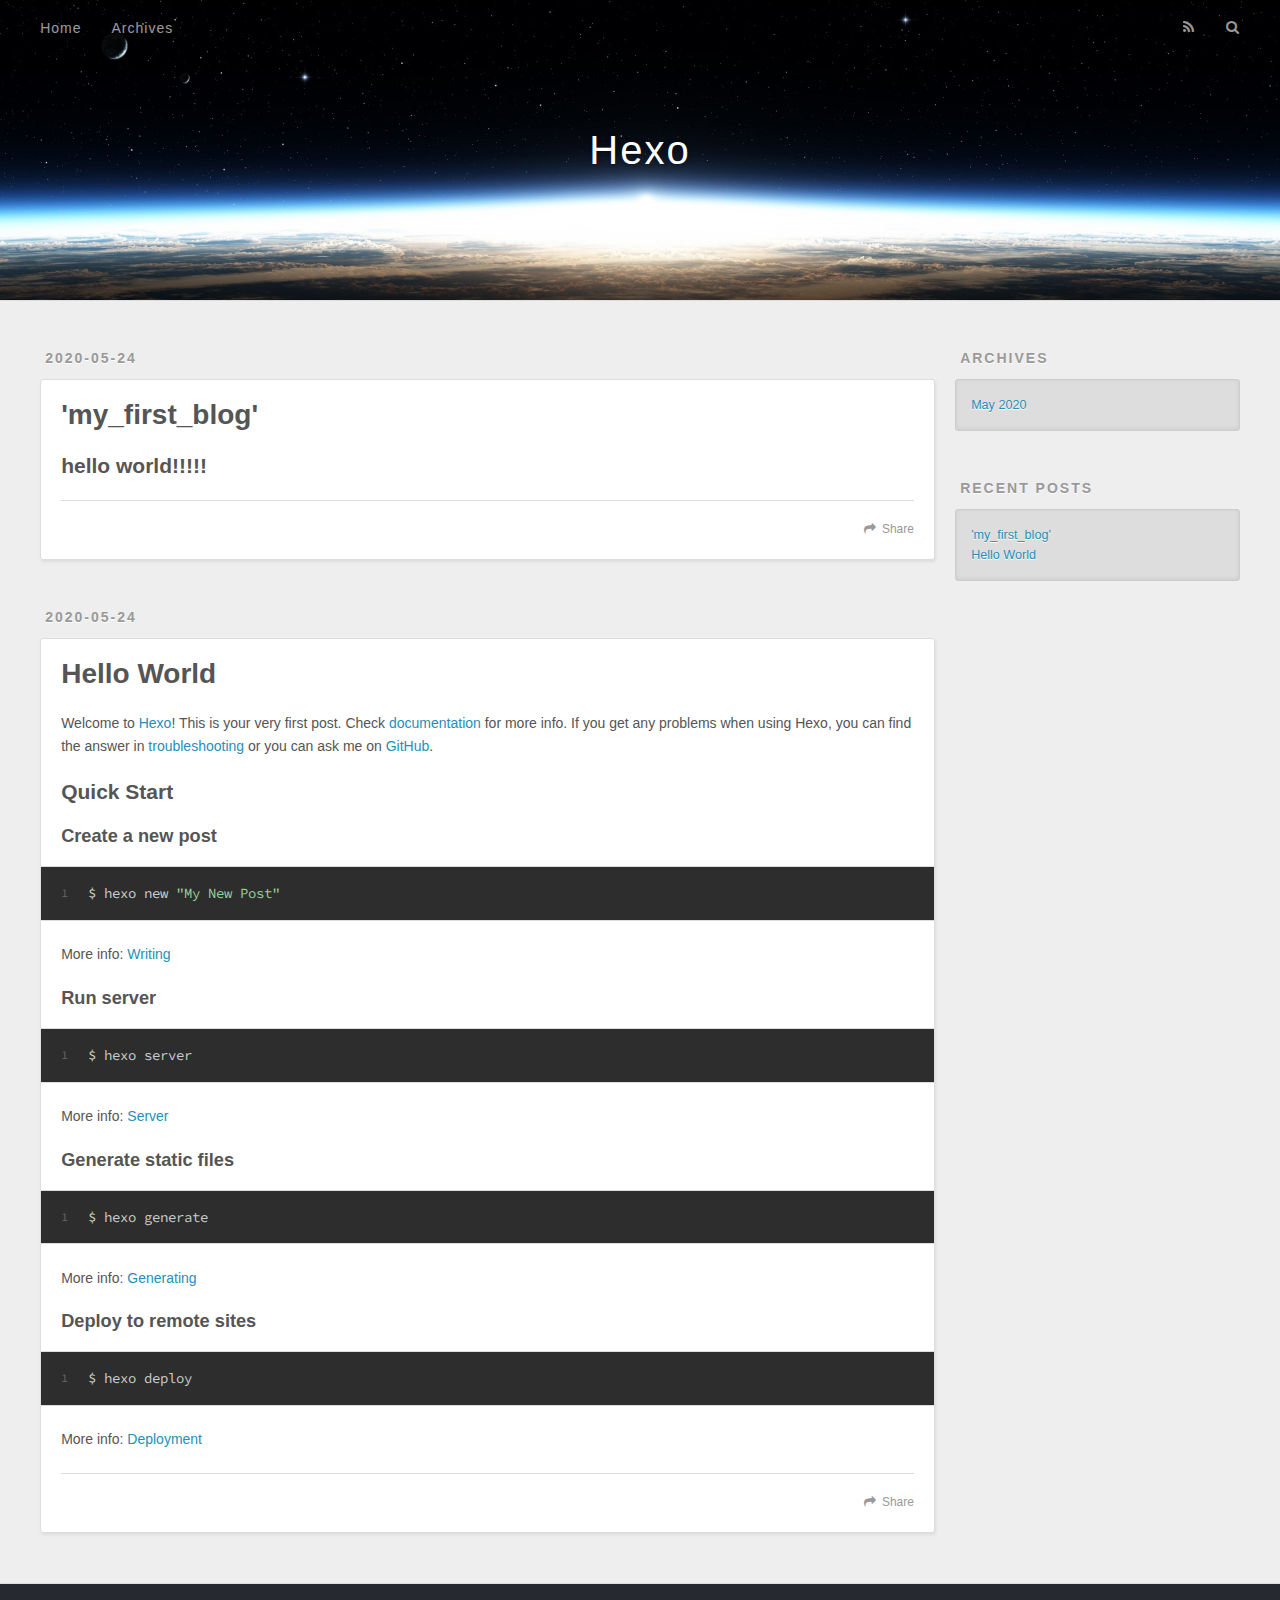
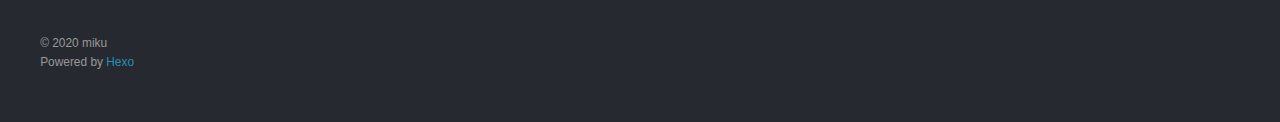
==== commit f6899d87: "Site updated: 2020-05-24 16:01:43" ====
--- a/index.html
+++ b/index.html
@@ -64,6 +64,42 @@
       <div class="outer">
         <section id="main">
   
+    <article id="post-my-first-blog" class="article article-type-post" itemscope itemprop="blogPost">
+  <div class="article-meta">
+    <a href="/2020/05/24/my-first-blog/" class="article-date">
+  <time datetime="2020-05-24T07:58:10.211Z" itemprop="datePublished">2020-05-24</time>
+</a>
+    
+  </div>
+  <div class="article-inner">
+    
+    
+      <header class="article-header">
+        
+  
+    <h1 itemprop="name">
+      <a class="article-title" href="/2020/05/24/my-first-blog/">&#39;my_first_blog&#39;</a>
+    </h1>
+  
+
+      </header>
+    
+    <div class="article-entry" itemprop="articleBody">
+      
+        <h2 id="hello-world"><a href="#hello-world" class="headerlink" title="hello world!!!!!"></a>hello world!!!!!</h2>
+      
+    </div>
+    <footer class="article-footer">
+      <a data-url="http://mikuagain.github.io/2020/05/24/my-first-blog/" data-id="ckakrwg4n0000qcy1gjvt51wf" class="article-share-link">Share</a>
+      
+      
+    </footer>
+  </div>
+  
+</article>
+
+
+  
     <article id="post-hello-world" class="article article-type-post" itemscope itemprop="blogPost">
   <div class="article-meta">
     <a href="/2020/05/24/hello-world/" class="article-date">
@@ -144,6 +180,10 @@
       <ul>
         
           <li>
+            <a href="/2020/05/24/my-first-blog/">&#39;my_first_blog&#39;</a>
+          </li>
+        
+          <li>
             <a href="/2020/05/24/hello-world/">Hello World</a>
           </li>
         
